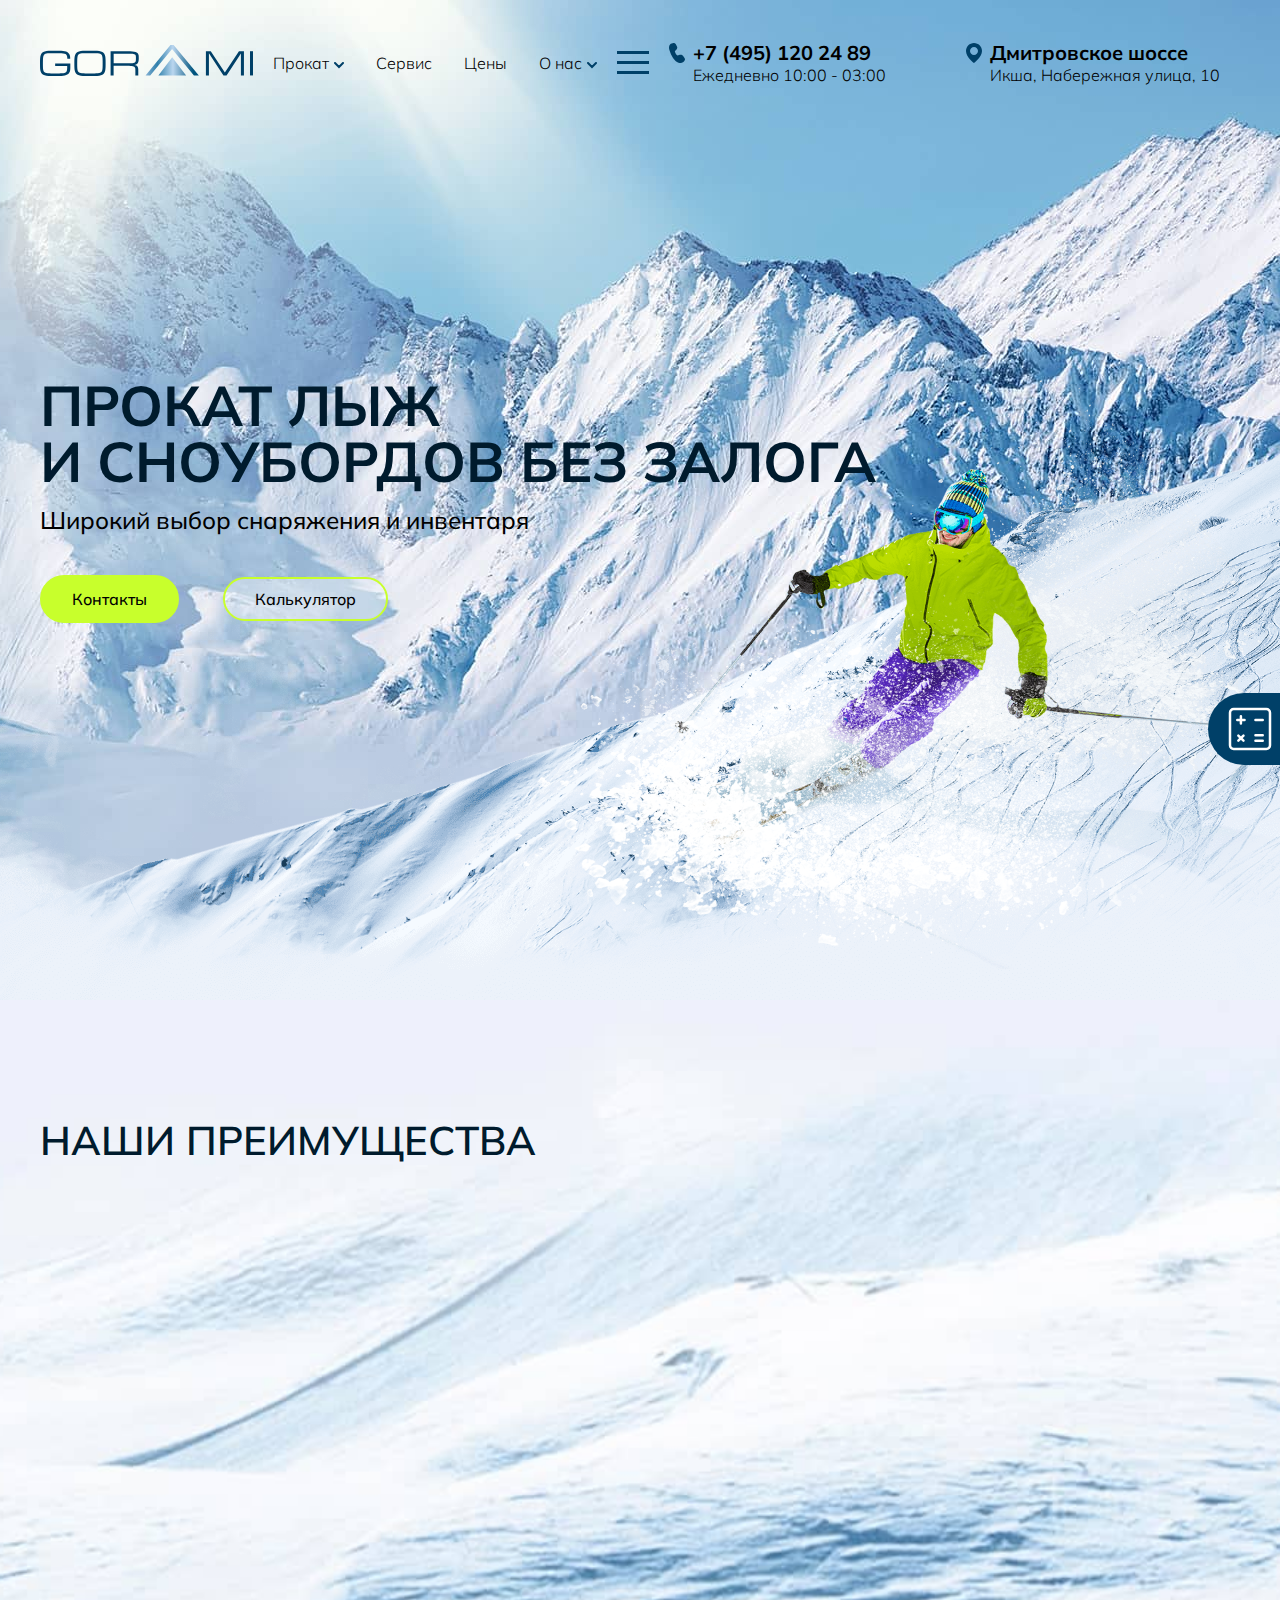
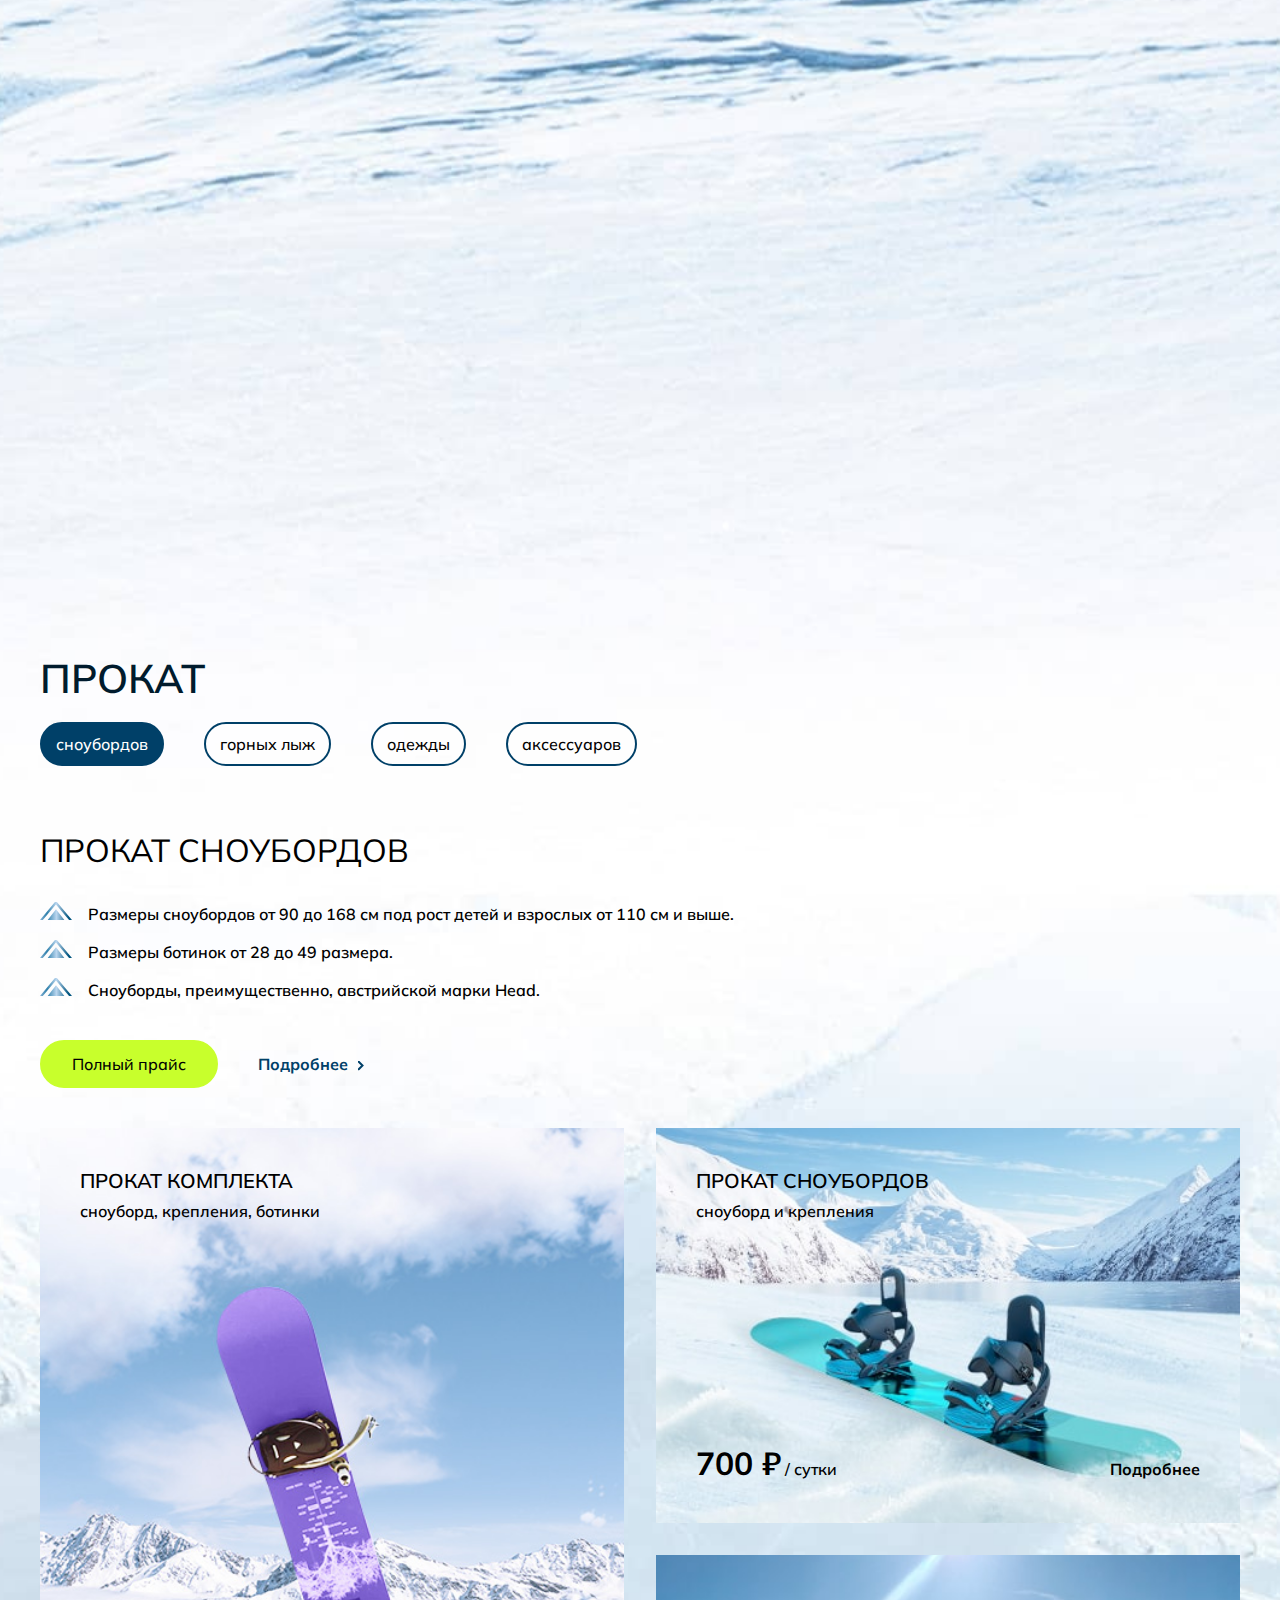
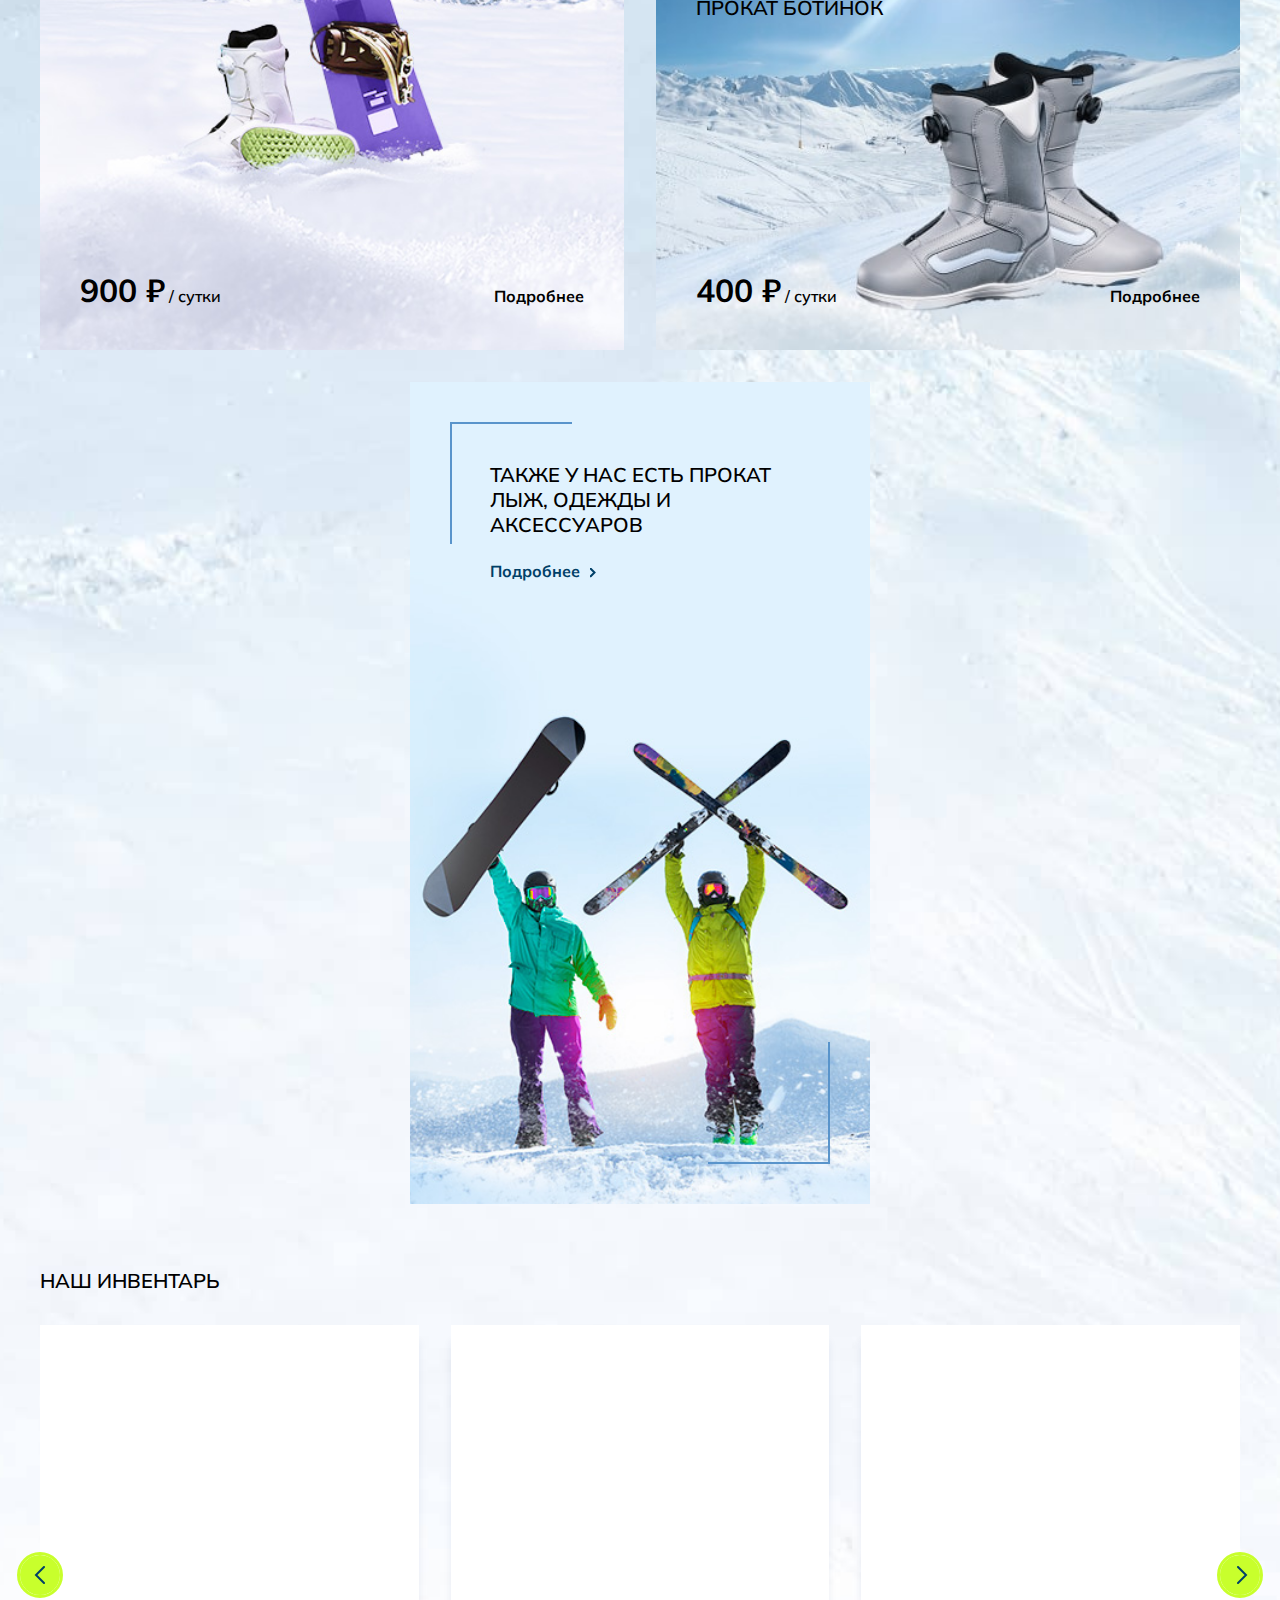
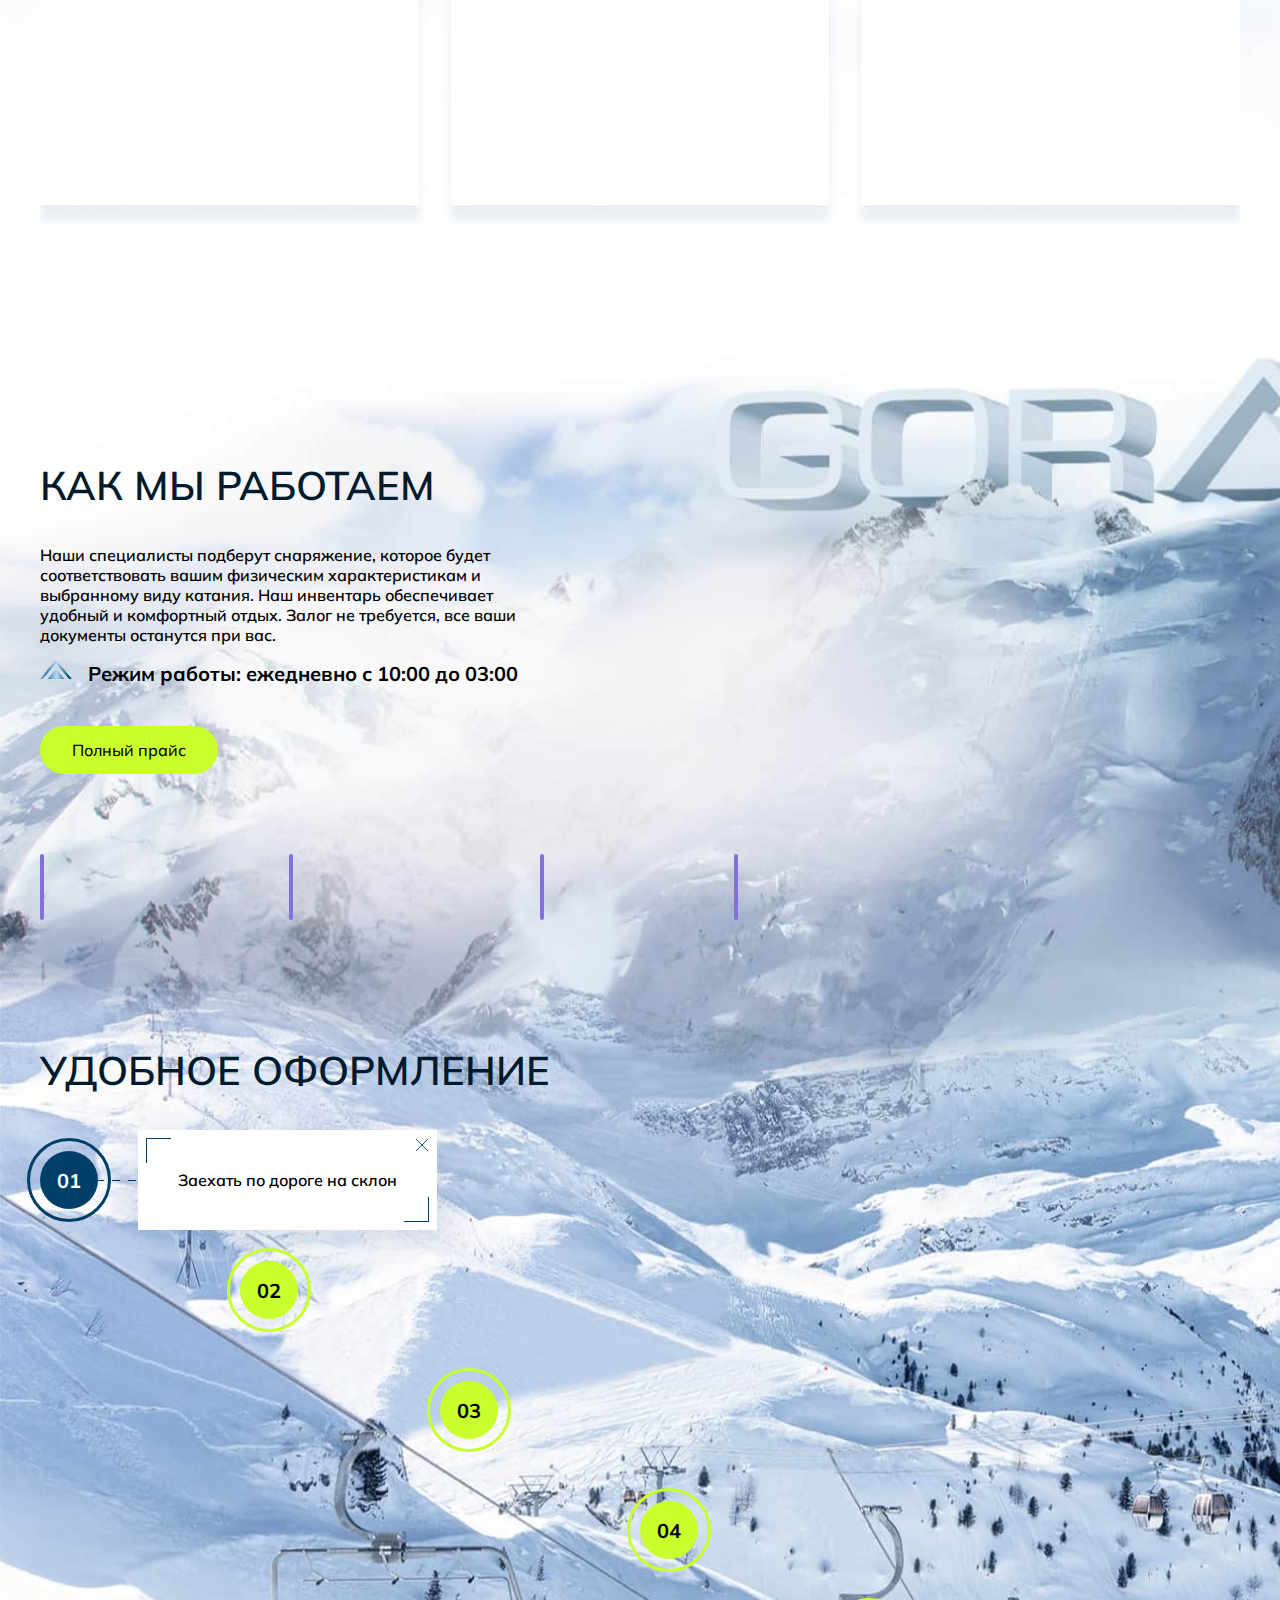
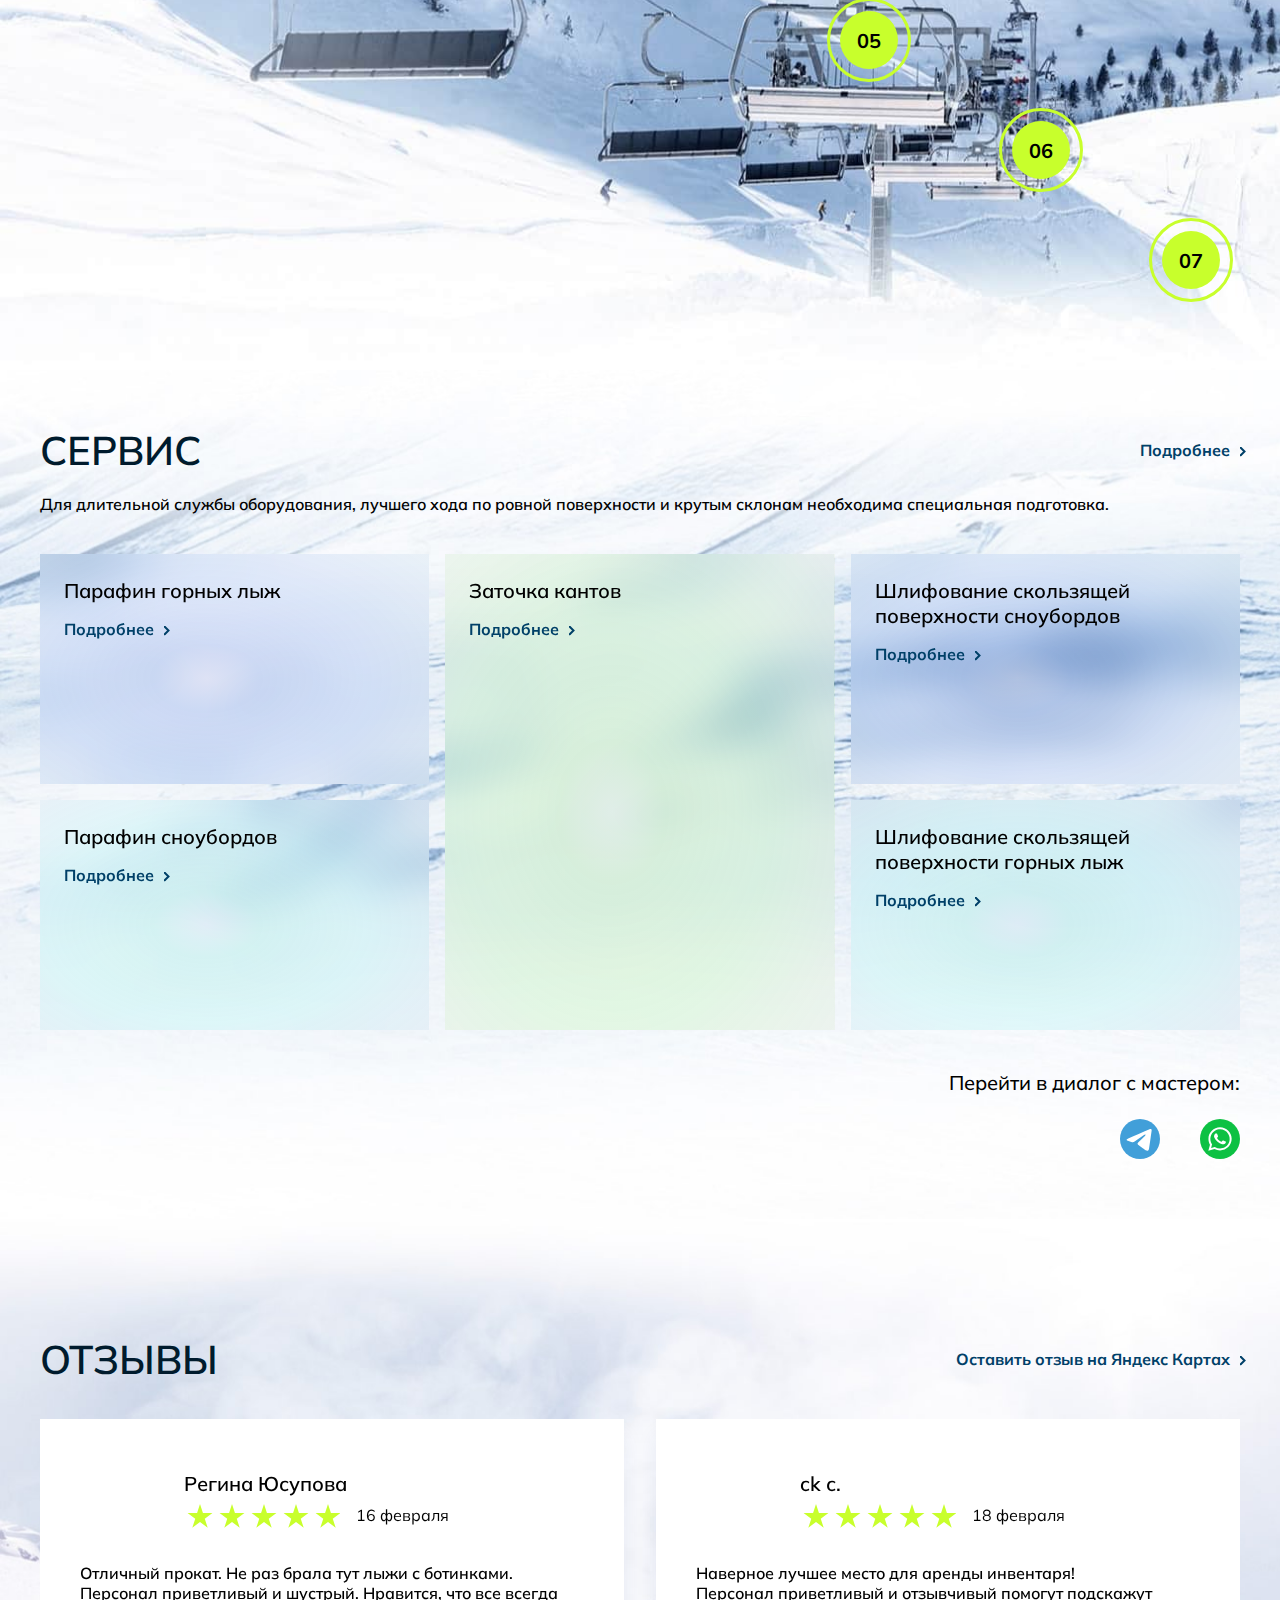
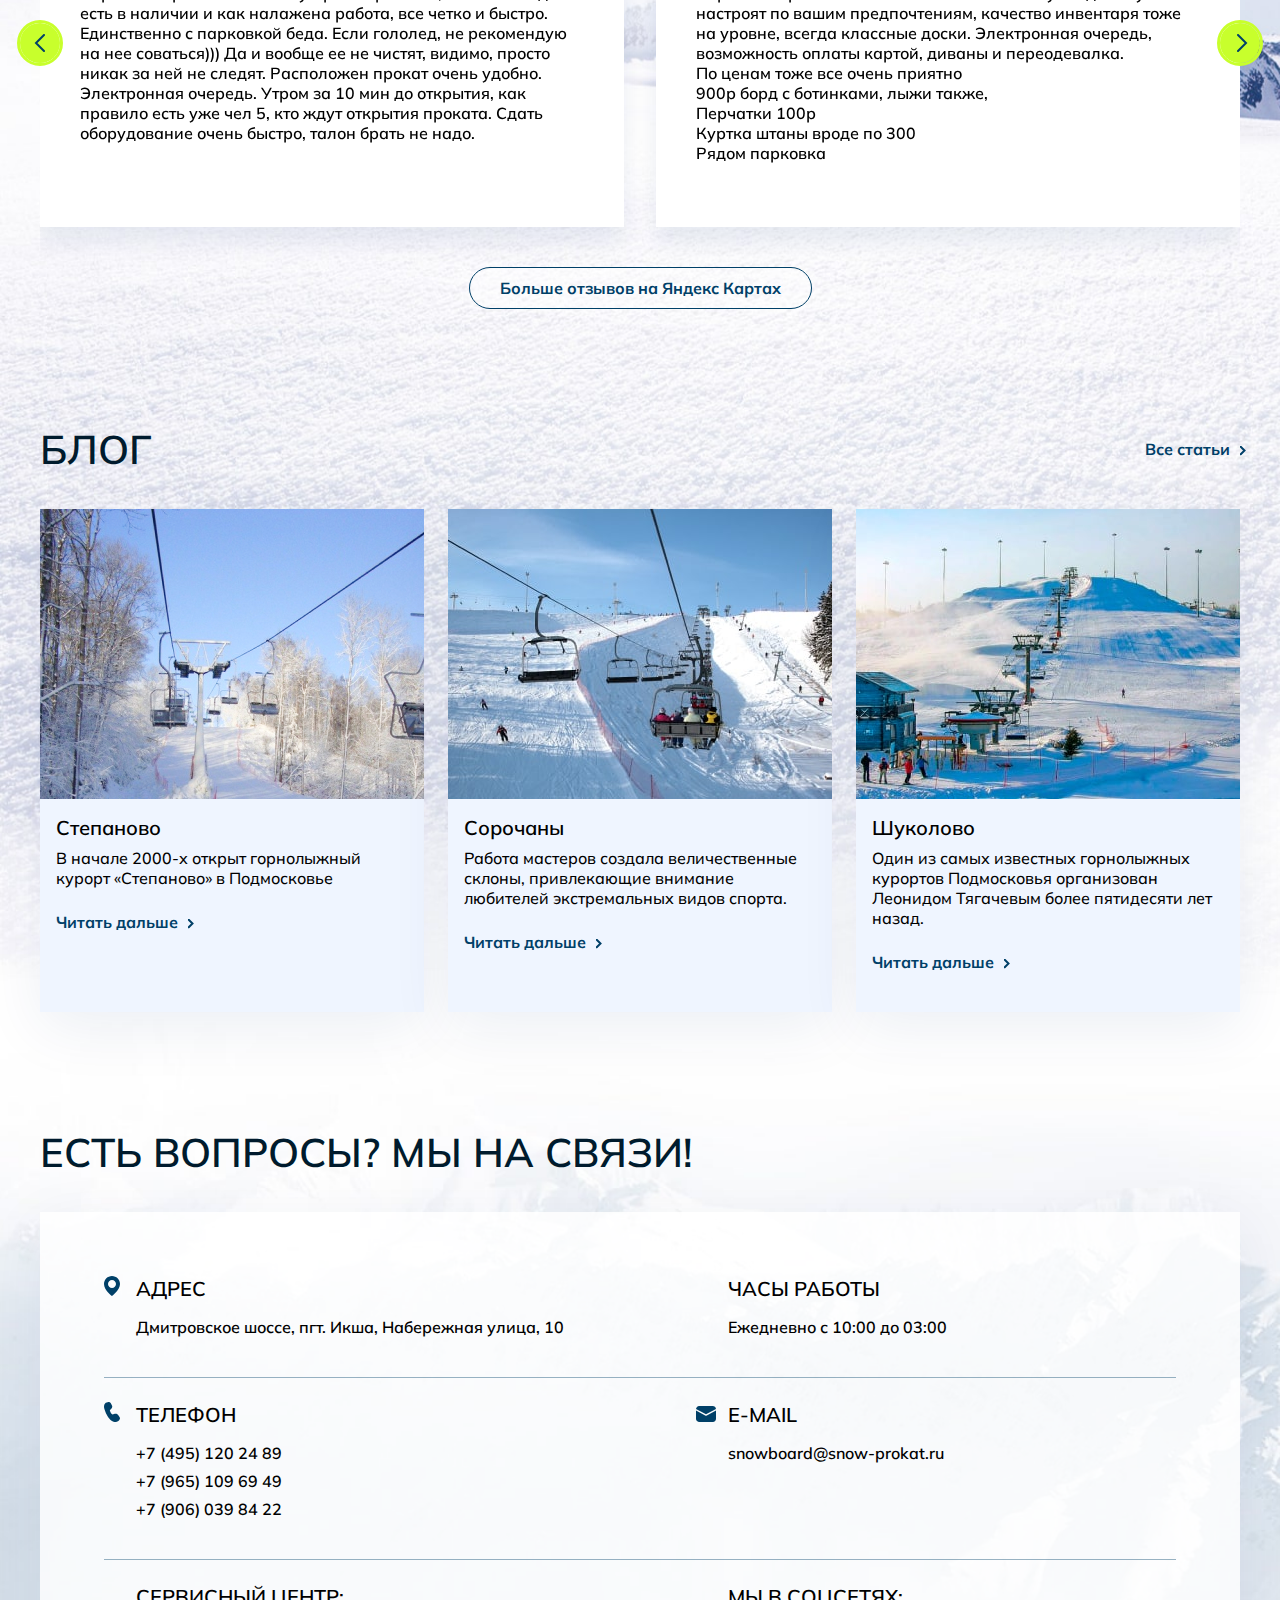
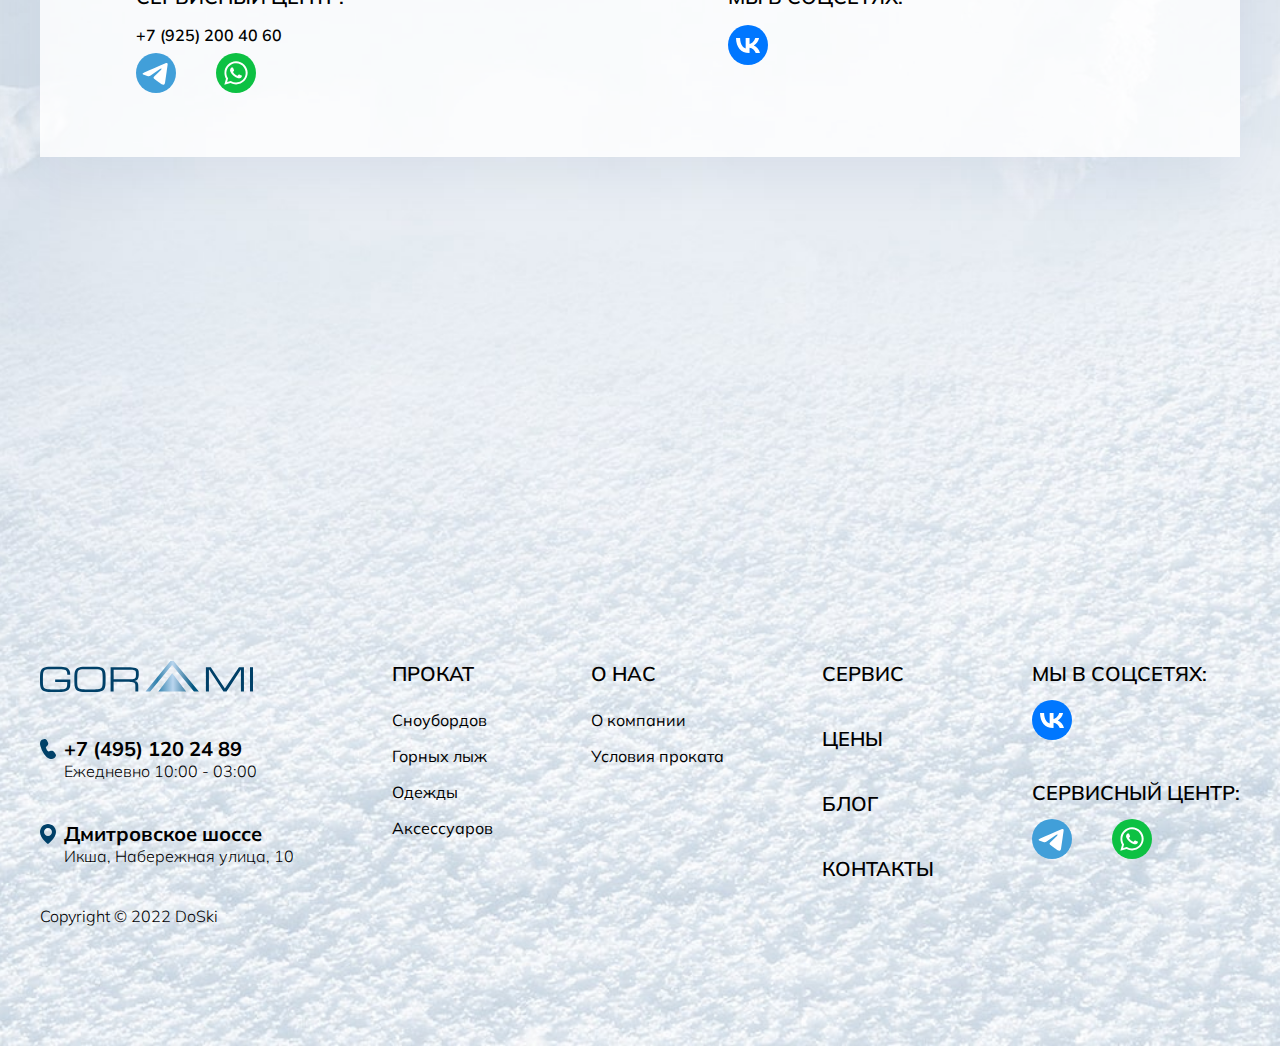
==== index.html @ 7235d3f4 "add project" ====
<!DOCTYPE html>
<html lang="ru">
<head>
  <meta charset="windows-1251">
  <meta http-equiv="X-UA-Compatible" content="IE=edge">
  <meta name="viewport" content="width=device-width, initial-scale=1.0">
  <title>Gorami</title>
  <link rel="shortcut icon" href="favicon.svg" type="image/svg+xml">
  <link rel="stylesheet" href="./fonts/fonts.css">
  <link rel="stylesheet" href="./styles/tiny-slider.css">
  <link rel="stylesheet" href="template_styles.css">
  <script src="/js/jquery-3.6.0.min.js"></script>
  <script src="/js/tiny-slider.js"></script>
  <script src="https://api-maps.yandex.ru/2.1/?apikey=424e8338-02d6-4172-8698-59b1cd6343d4&lang=ru_RU" type="text/javascript"></script>  
  <script src="/script.js"></script>
</head>
<body>
  <div class="loader">
    <img src="/images/icons/icon.svg" width="300">
  </div>
  <header class="header header_absolute limiter">
    <span><img class="header_logo" src="/images/logo.svg"></span>
    <nav class="header_menu">
      <ul class="header_menu-list">
        <li class="header_submenu">
          <a href="/rental/">������</a>
          <ul>
            <li><a href="/rental/snowboard/">������ ����������</a></li>
            <li><a href="/rental/ski/">������ ������ ���</a></li>
            <li><a href="/rental/clothing/">������ ������</a></li>
            <li><a href="/rental/accessories/">������ �����������</a></li>
          </ul>
        </li>
        <li><a href="/service/">������</a></li>
        <li><a href="/prices/">����</a></li>
        <li class="header_submenu">
          <a href="/about/">� ���</a>
          <ul>
            <li><a href="/about/">� ��������</a></li>
            <li><a href="/about/conditions/">������� �������</a></li>
          </ul>
        </li>
        <li><a href="/blog/">����</a></li>
        <li><a href="/contacts/">��������</a></li>
      </ul>
      <div class="burger">
        <div class="burger_icon"></div>
        <ul class="burger_menu popup-menu"></ul>
      </div>
    </nav>
    <div class="header_contacts">
      <div class="header_phone">
        <a href="tel:+74951202489" class="header_phone-top header_contacts-top">+7 (495) 120 24 89</a>
        <div class="header_contacts-bottom">��������� 10:00 - 03:00</div>
      </div>
      <div class="header_address">
        <div class="header_address-top header_contacts-top">����������� �����</div>
        <div class="header_contacts-bottom">����, ���������� �����, 10</div>
      </div>
    </div>
    <div class="mobile_burger">
      <div class="burger_icon"></div>
    </div>
    <div class="mobile_sidebar limiter">
      <div class="mobile_sidebar-header">
        <img class="header_logo" src="/images/logo.svg">
        <div class="mobile_burger">
          <div class="burger_icon"></div>
        </div>
      </div>
      <nav class="mobile_menu">
        <ul>
          <li class="mobile_submenu">
            <a href="/rental/">������</a>
            <div class="submenu">
              <div class="submenu_back">������</div>
              <ul>
                <li><a href="/rental/snowboard/">����������</a></li>
                <li><a href="/rental/ski/">������ ���</a></li>
                <li><a href="/rental/clothing/">������</a></li>
                <li><a href="/rental/accessories/">�����������</a></li>
              </ul>
              <div class="mobile_contacts">
                <div class="header_phone">
                  <a href="tel:+74951202489" class="header_phone-top header_contacts-top">+7 (495) 120 24 89</a>
                  <div class="header_contacts-bottom">��������� 10:00 - 03:00</div>
                </div>
                <div class="header_address">
                  <div class="header_address-top header_contacts-top">����������� �����</div>
                  <div class="header_contacts-bottom">����, ���������� �����, 10</div>
                </div>
              </div>
            </div>
          </li>
          <li><a href="/service/">������</a></li>
          <li><a href="/prices/">����</a></li>
          <li class="mobile_submenu">
            <a href="/about/">� ���</a>
            <div class="submenu">
              <div class="submenu_back">� ���</div>
              <ul>
                <li><a href="/about/">� ��������</a></li>
                <li><a href="/about/conditions/">������� �������</a></li>
              </ul>
              <div class="mobile_contacts">
                <div class="header_phone">
                  <a href="tel:+74951202489" class="header_phone-top header_contacts-top">+7 (495) 120 24 89</a>
                  <div class="header_contacts-bottom">��������� 10:00 - 03:00</div>
                </div>
                <div class="header_address">
                  <div class="header_address-top header_contacts-top">����������� �����</div>
                  <div class="header_contacts-bottom">����, ���������� �����, 10</div>
                </div>
              </div>
            </div>
          </li>
          <li><a href="/blog/">����</a></li>
          <li><a href="/contacts/">��������</a></li>
        </ul>
      </nav>
      <div class="mobile_contacts">
        <div class="header_phone">
          <a href="tel:+74951202489" class="header_phone-top header_contacts-top">+7 (495) 120 24 89</a>
          <div class="header_contacts-bottom">��������� 10:00 - 03:00</div>
        </div>
        <div class="header_address">
          <div class="header_address-top header_contacts-top">����������� �����</div>
          <div class="header_contacts-bottom">����, ���������� �����, 10</div>
        </div>
      </div>
    </div>
  </header>
  <main>
    <div class="main_screen animate_parent">
      <img src="/images/slope.png" class="animate main_img slope">      
      <img src="/images/skier_main.png" class="animate main_img skier"> 
      <img src="/images/snow.png" class="animate main_img snow">    
      <div class="main_screen-text limiter">
        <h1>������ ���<br> � ���������� ��� ������</h1>
        <p>������� ����� ���������� � ���������</p>
        <div class="main_screen-buttons">
          <a class="button button__full-green" href="/contacts/">��������</a>
          <button class="button button__green" data-modal="calculator">�����������</button>
        </div>
      </div>
    </div>
    <div class="main_top animate_parent">
      <section class="main_advantages animate_parent">
        <div class="limiter">
          <div class="hgroup">
            <h2>���� ������������</h2>
          </div>
          <div class="main_advantages-container"> 
            <div class="main_advantages-list">
              <div class="main_advantages-item animate">
                <img src="/images/advantages_1.png" loading="lazy">
                <p>��������� ���������� ��������� �� 30%</p>
              </div>
              <div class="main_advantages-item animate">
                <img src="/images/advantages_2.png" loading="lazy">
                <p>����������������� ��������� ��������� ����� ������� �������</p>
              </div>
              <div class="main_advantages-item animate">
                <img src="/images/advantages_3.png" loading="lazy">
                <p>������� �������� � ����������</p>
              </div>
              <div class="main_advantages-item animate">
                <img src="/images/advantages_4.png" loading="lazy">
                <p>������ �������� ���������, ������� ������ � ������</p>
              </div>
              <div class="main_advantages-item animate">
                <img src="/images/advantages_5.png" loading="lazy">
                <p>���������� ���������� � ������� ������</p>
              </div>
              <div class="main_advantages-item animate">
                <img src="/images/advantages_6.png" loading="lazy">
                <p>����������� �������, ������ �������</p>
              </div>
            </div>
            <div class="advantages_slider-wrapper">
              <div class="advantages_slider">
                <div>
                  <div class="advantages_slider-item">
                    <img src="/images/advantages_1.png" class="advantages_slider-img" loading="lazy">
                    <p>��������� ���������� ��������� �� 30%</p>
                  </div>
                </div>
                <div>
                  <div class="advantages_slider-item">
                    <img src="/images/advantages_2.png" loading="lazy">
                    <p>����������������� ��������� ��������� ����� ������� �������</p>
                  </div>
                </div>
                <div>
                  <div class="advantages_slider-item">
                    <img src="/images/advantages_3.png" loading="lazy">
                    <p>������� �������� � ����������</p>
                  </div>
                </div>
                <div>
                  <div class="advantages_slider-item" class="advantages_slider-img">
                    <img src="/images/advantages_4.png" loading="lazy">
                    <p>������ �������� ���������, ������� ������ � ������</p>
                  </div>
                </div>
                <div>
                  <div class="advantages_slider-item">
                    <img src="/images/advantages_5.png" loading="lazy">
                    <p>���������� ���������� � ������� ������</p>
                  </div>
                </div>
                <div>
                  <div class="advantages_slider-item">
                    <img src="/images/advantages_6.png" loading="lazy">
                    <p>����������� �������, ������ �������</p>
                  </div>
                </div>
              </div>
              <div class="advantages_slider-nav">
                <button class="advantages_slider-left"></button>
                <button class="advantages_slider-right"></button>
              </div>
            </div>
          </div>
        </div>
      </section>
      <img class="snowboarder_main animate" src="/images/snowboarder_main.png" loading="lazy">
      <section class="main_rental">
        <div class="limiter">
          <div class="hgroup">
            <h2>������</h2>
          </div>
          <div class="main_rental-container tabs_container">
            <div class="tabs">
              <button class="tab active" data-tab="0">����������</button>
              <button class="tab" data-tab="1">������ ���</button>
              <button class="tab" data-tab="2">������</button>
              <button class="tab" data-tab="3">�����������</button>
            </div>
            <div class="tabs_content">
              <div class="tab_content active" data-id="0">
                <h3>������ ����������</h3>
                <ul class="markers">
                  <li>������� ���������� �� 90 �� 168 �� ��� ���� ����� � �������� �� 110 �� � ����.</li>
                  <li>������� ������� �� 28 �� 49 �������.</li>
                  <li>���������, ���������������, ����������� ����� Head.</li>
                </ul>
                <div class="main_rental-links">
                  <a class="button button__full-green" href="/prices/">������ �����</a>
                  <a class="link" href="/rental/snowboard/">���������</a>
                </div>
                <div class="main_rental-list">
                  <div class="main_rental-item">
                    <div class="main_rental-content" style="background-image: url('/images/main_rental_1.jpg')">
                      <div class="main_rental-header">
                        <h4>������ ���������</h4>
                        <p>��������, ���������, �������</p>
                      </div>
                      <div class="main_rental-footer">
                        <div><div class="main_rental-price">900 &#8381;</div>/ <div class="main_rental-time">�����</div></div>
                        <b>���������</b>
                      </div>
                    </div>
                    <div class="main_rental-prices">
                      <div class="main_rental-header">
                        <h4>������ ���������</h4>
                      </div>
                      <div class="main_rental-footer">
                        <div class="main_rental-row">
                          <div class="main_rental-col">
                            <div class="main_rental-price">4 800 &#8381;</div>
                            <div class="main_rental-price">4 200 &#8381;</div>
                            <div class="main_rental-price">3 600 &#8381;</div>
                            <div class="main_rental-price">3 000 &#8381;</div>
                            <div class="main_rental-price">2 400 &#8381;</div>
                            <div class="main_rental-price">1 700 &#8381;</div>
                            <div class="main_rental-price">900 &#8381;</div>
                          </div>
                          <div class="main_rental-col">
                            <div class="main_rental-time">/ 7 �����</div>
                            <div class="main_rental-time">/ 6 �����</div>
                            <div class="main_rental-time">/ 5 �����</div>
                            <div class="main_rental-time">/ 4 �����</div>
                            <div class="main_rental-time">/ 3 �����</div>
                            <div class="main_rental-time">/ 2 �����</div>
                            <div class="main_rental-time">/ �����</div>
                          </div>
                        </div>
                      </div>
                    </div>
                  </div>
                  <div class="main_rental-item">
                    <div class="main_rental-content" style="background-image: url('/images/main_rental_2.jpg')">
                      <div class="main_rental-header">
                        <h4>������ ����������</h4>
                        <p>�������� � ���������</p>
                      </div>
                      <div class="main_rental-footer">
                        <div><div class="main_rental-price">700 &#8381;</div>/<div class="main_rental-time">�����</div></div>
                        <b>���������</b>
                      </div>
                    </div>
                    <div class="main_rental-prices">
                      <div class="main_rental-header">
                        <h4>������ ����������</h4>
                      </div>
                      <div class="main_rental-footer">
                        <div class="main_rental-row">
                          <div class="main_rental-col">
                            <div class="main_rental-price">4 800 &#8381;</div>
                            <div class="main_rental-price">4 200 &#8381;</div>
                            <div class="main_rental-price">3 600 &#8381;</div>
                            <div class="main_rental-price">3 000 &#8381;</div>
                            <div class="main_rental-price">2 400 &#8381;</div>
                            <div class="main_rental-price">1 700 &#8381;</div>
                            <div class="main_rental-price">900 &#8381;</div>
                          </div>
                          <div class="main_rental-col">
                            <div class="main_rental-time">/ 7 �����</div>
                            <div class="main_rental-time">/ 6 �����</div>
                            <div class="main_rental-time">/ 5 �����</div>
                            <div class="main_rental-time">/ 4 �����</div>
                            <div class="main_rental-time">/ 3 �����</div>
                            <div class="main_rental-time">/ 2 �����</div>
                            <div class="main_rental-time">/ �����</div>
                          </div>
                        </div>
                      </div>
                    </div>
                  </div>
                  <div class="main_rental-item">
                    <div class="main_rental-content" style="background-image: url('/images/main_rental_3.jpg')">
                      <div class="main_rental-header">
                        <h4>������ �������</h4>
                      </div>
                      <div class="main_rental-footer">
                        <div><div class="main_rental-price">400 &#8381;</div>/ <div class="main_rental-time">�����</div></div>
                        <b>���������</b>
                      </div>
                    </div>
                    <div class="main_rental-prices">
                      <div class="main_rental-header">
                        <h4>������ �������</h4>
                      </div>
                      <div class="main_rental-footer">
                        <div class="main_rental-row">
                          <div class="main_rental-col">
                            <div class="main_rental-price">4 800 &#8381;</div>
                            <div class="main_rental-price">4 200 &#8381;</div>
                            <div class="main_rental-price">3 600 &#8381;</div>
                            <div class="main_rental-price">3 000 &#8381;</div>
                            <div class="main_rental-price">2 400 &#8381;</div>
                            <div class="main_rental-price">1 700 &#8381;</div>
                            <div class="main_rental-price">900 &#8381;</div>
                          </div>
                          <div class="main_rental-col">
                            <div class="main_rental-time">/ 7 �����</div>
                            <div class="main_rental-time">/ 6 �����</div>
                            <div class="main_rental-time">/ 5 �����</div>
                            <div class="main_rental-time">/ 4 �����</div>
                            <div class="main_rental-time">/ 3 �����</div>
                            <div class="main_rental-time">/ 2 �����</div>
                            <div class="main_rental-time">/ �����</div>
                          </div>
                        </div>
                      </div>
                    </div>
                  </div>
                  <div class="main_rental-item main_rental-banner">
                    <div class="main_rental-content" style="background-image: url('/images/main_rental_banner.jpg')">
                      <div class="main_rental-header">
                        <h4>����� � ��� ���� ������ ���, ������ � �����������</h4>
                        <p><a class="link" href="/rental/">���������</a></p>
                      </div>
                    </div>
                  </div>
                </div>
              </div>
              <div class="tab_content" data-id="1">
                <h3>������ ����������</h3>
                <ul class="markers">
                  <li>������� ���������� �� 90 �� 168 �� ��� ���� ����� � �������� �� 110 �� � ����.</li>
                  <li>������� ������� �� 28 �� 49 �������.</li>
                  <li>���������, ���������������, ����������� ����� Head.</li>
                </ul>
                <div class="main_rental-links">
                  <a class="button button__full-green" href="/prices/">������ �����</a>
                  <a class="link" href="/rental/snowboard/">���������</a>
                </div>
                <div class="main_rental-list">
                  <div class="main_rental-item">
                    <div class="main_rental-content" style="background-image: url('/images/main_rental_1.jpg')">
                      <div class="main_rental-header">
                        <h4>������ ���������</h4>
                        <p>��������, ���������, �������</p>
                      </div>
                      <div class="main_rental-footer">
                        <div class="main_rental-price">900 &#8381;</div>/ <div class="main_rental-time">�����</div>
                      </div>
                    </div>
                    <div class="main_rental-prices">
                      <div class="main_rental-header">
                        <h4>������ ���������</h4>
                      </div>
                      <div class="main_rental-footer">
                        <div class="main_rental-row">
                          <div class="main_rental-col">
                            <div class="main_rental-price">4 800 &#8381;</div>
                            <div class="main_rental-price">4 200 &#8381;</div>
                            <div class="main_rental-price">3 600 &#8381;</div>
                            <div class="main_rental-price">3 000 &#8381;</div>
                            <div class="main_rental-price">2 400 &#8381;</div>
                            <div class="main_rental-price">1 700 &#8381;</div>
                            <div class="main_rental-price">900 &#8381;</div>
                          </div>
                          <div class="main_rental-col">
                            <div class="main_rental-time">/ 7 �����</div>
                            <div class="main_rental-time">/ 6 �����</div>
                            <div class="main_rental-time">/ 5 �����</div>
                            <div class="main_rental-time">/ 4 �����</div>
                            <div class="main_rental-time">/ 3 �����</div>
                            <div class="main_rental-time">/ 2 �����</div>
                            <div class="main_rental-time">/ �����</div>
                          </div>
                        </div>
                      </div>
                    </div>
                  </div>
                  <div class="main_rental-item">
                    <div class="main_rental-content" style="background-image: url('/images/main_rental_2.jpg')">
                      <div class="main_rental-header">
                        <h4>������ ����������</h4>
                        <p>�������� � ���������</p>
                      </div>
                      <div class="main_rental-footer">
                        <div class="main_rental-price">700 &#8381;</div>/<div class="main_rental-time">�����</div>
                      </div>
                    </div>
                    <div class="main_rental-prices">
                      <div class="main_rental-header">
                        <h4>������ ����������</h4>
                      </div>
                      <div class="main_rental-footer">
                        <div class="main_rental-row">
                          <div class="main_rental-col">
                            <div class="main_rental-price">4 800 &#8381;</div>
                            <div class="main_rental-price">4 200 &#8381;</div>
                            <div class="main_rental-price">3 600 &#8381;</div>
                            <div class="main_rental-price">3 000 &#8381;</div>
                            <div class="main_rental-price">2 400 &#8381;</div>
                            <div class="main_rental-price">1 700 &#8381;</div>
                            <div class="main_rental-price">900 &#8381;</div>
                          </div>
                          <div class="main_rental-col">
                            <div class="main_rental-time">/ 7 �����</div>
                            <div class="main_rental-time">/ 6 �����</div>
                            <div class="main_rental-time">/ 5 �����</div>
                            <div class="main_rental-time">/ 4 �����</div>
                            <div class="main_rental-time">/ 3 �����</div>
                            <div class="main_rental-time">/ 2 �����</div>
                            <div class="main_rental-time">/ �����</div>
                          </div>
                        </div>
                      </div>
                    </div>
                  </div>
                  <div class="main_rental-item">
                    <div class="main_rental-content" style="background-image: url('/images/main_rental_3.jpg')">
                      <div class="main_rental-header">
                        <h4>������ �������</h4>
                      </div>
                      <div class="main_rental-footer">
                        <div class="main_rental-price">400 &#8381;</div>/ <div class="main_rental-time">�����</div>
                      </div>
                    </div>
                    <div class="main_rental-prices">
                      <div class="main_rental-header">
                        <h4>������ �������</h4>
                      </div>
                      <div class="main_rental-footer">
                        <div class="main_rental-row">
                          <div class="main_rental-col">
                            <div class="main_rental-price">4 800 &#8381;</div>
                            <div class="main_rental-price">4 200 &#8381;</div>
                            <div class="main_rental-price">3 600 &#8381;</div>
                            <div class="main_rental-price">3 000 &#8381;</div>
                            <div class="main_rental-price">2 400 &#8381;</div>
                            <div class="main_rental-price">1 700 &#8381;</div>
                            <div class="main_rental-price">900 &#8381;</div>
                          </div>
                          <div class="main_rental-col">
                            <div class="main_rental-time">/ 7 �����</div>
                            <div class="main_rental-time">/ 6 �����</div>
                            <div class="main_rental-time">/ 5 �����</div>
                            <div class="main_rental-time">/ 4 �����</div>
                            <div class="main_rental-time">/ 3 �����</div>
                            <div class="main_rental-time">/ 2 �����</div>
                            <div class="main_rental-time">/ �����</div>
                          </div>
                        </div>
                      </div>
                    </div>
                  </div>
                  <div class="main_rental-item main_rental-banner">
                    <div class="main_rental-content" style="background-image: url('/images/main_rental_banner.jpg')">
                      <div class="main_rental-header">
                        <h4>����� � ��� ���� ������ ���, ������ � �����������</h4>
                        <p><a class="link" href="/rental/">���������</a></p>
                      </div>
                    </div>
                  </div>
                </div>
              </div>
              <div class="tab_content" data-id="2">
                <h3>������ ����������</h3>
                <ul class="markers">
                  <li>������� ���������� �� 90 �� 168 �� ��� ���� ����� � �������� �� 110 �� � ����.</li>
                  <li>������� ������� �� 28 �� 49 �������.</li>
                  <li>���������, ���������������, ����������� ����� Head.</li>
                </ul>
                <div class="main_rental-links">
                  <a class="button button__full-green" href="/prices/">������ �����</a>
                  <a class="link" href="/rental/snowboard/">���������</a>
                </div>
                <div class="main_rental-list">
                  <div class="main_rental-item">
                    <div class="main_rental-content" style="background-image: url('/images/main_rental_1.jpg')">
                      <div class="main_rental-header">
                        <h4>������ ���������</h4>
                        <p>��������, ���������, �������</p>
                      </div>
                      <div class="main_rental-footer">
                        <div class="main_rental-price">900 &#8381;</div>/ <div class="main_rental-time">�����</div>
                      </div>
                    </div>
                    <div class="main_rental-prices">
                      <div class="main_rental-header">
                        <h4>������ ���������</h4>
                      </div>
                      <div class="main_rental-footer">
                        <div class="main_rental-row">
                          <div class="main_rental-col">
                            <div class="main_rental-price">4 800 &#8381;</div>
                            <div class="main_rental-price">4 200 &#8381;</div>
                            <div class="main_rental-price">3 600 &#8381;</div>
                            <div class="main_rental-price">3 000 &#8381;</div>
                            <div class="main_rental-price">2 400 &#8381;</div>
                            <div class="main_rental-price">1 700 &#8381;</div>
                            <div class="main_rental-price">900 &#8381;</div>
                          </div>
                          <div class="main_rental-col">
                            <div class="main_rental-time">/ 7 �����</div>
                            <div class="main_rental-time">/ 6 �����</div>
                            <div class="main_rental-time">/ 5 �����</div>
                            <div class="main_rental-time">/ 4 �����</div>
                            <div class="main_rental-time">/ 3 �����</div>
                            <div class="main_rental-time">/ 2 �����</div>
                            <div class="main_rental-time">/ �����</div>
                          </div>
                        </div>
                      </div>
                    </div>
                  </div>
                  <div class="main_rental-item">
                    <div class="main_rental-content" style="background-image: url('/images/main_rental_2.jpg')">
                      <div class="main_rental-header">
                        <h4>������ ����������</h4>
                        <p>�������� � ���������</p>
                      </div>
                      <div class="main_rental-footer">
                        <div class="main_rental-price">700 &#8381;</div>/<div class="main_rental-time">�����</div>
                      </div>
                    </div>
                    <div class="main_rental-prices">
                      <div class="main_rental-header">
                        <h4>������ ����������</h4>
                      </div>
                      <div class="main_rental-footer">
                        <div class="main_rental-row">
                          <div class="main_rental-col">
                            <div class="main_rental-price">4 800 &#8381;</div>
                            <div class="main_rental-price">4 200 &#8381;</div>
                            <div class="main_rental-price">3 600 &#8381;</div>
                            <div class="main_rental-price">3 000 &#8381;</div>
                            <div class="main_rental-price">2 400 &#8381;</div>
                            <div class="main_rental-price">1 700 &#8381;</div>
                            <div class="main_rental-price">900 &#8381;</div>
                          </div>
                          <div class="main_rental-col">
                            <div class="main_rental-time">/ 7 �����</div>
                            <div class="main_rental-time">/ 6 �����</div>
                            <div class="main_rental-time">/ 5 �����</div>
                            <div class="main_rental-time">/ 4 �����</div>
                            <div class="main_rental-time">/ 3 �����</div>
                            <div class="main_rental-time">/ 2 �����</div>
                            <div class="main_rental-time">/ �����</div>
                          </div>
                        </div>
                      </div>
                    </div>
                  </div>
                  <div class="main_rental-item">
                    <div class="main_rental-content" style="background-image: url('/images/main_rental_3.jpg')">
                      <div class="main_rental-header">
                        <h4>������ �������</h4>
                      </div>
                      <div class="main_rental-footer">
                        <div class="main_rental-price">400 &#8381;</div>/ <div class="main_rental-time">�����</div>
                      </div>
                    </div>
                    <div class="main_rental-prices">
                      <div class="main_rental-header">
                        <h4>������ �������</h4>
                      </div>
                      <div class="main_rental-footer">
                        <div class="main_rental-row">
                          <div class="main_rental-col">
                            <div class="main_rental-price">4 800 &#8381;</div>
                            <div class="main_rental-price">4 200 &#8381;</div>
                            <div class="main_rental-price">3 600 &#8381;</div>
                            <div class="main_rental-price">3 000 &#8381;</div>
                            <div class="main_rental-price">2 400 &#8381;</div>
                            <div class="main_rental-price">1 700 &#8381;</div>
                            <div class="main_rental-price">900 &#8381;</div>
                          </div>
                          <div class="main_rental-col">
                            <div class="main_rental-time">/ 7 �����</div>
                            <div class="main_rental-time">/ 6 �����</div>
                            <div class="main_rental-time">/ 5 �����</div>
                            <div class="main_rental-time">/ 4 �����</div>
                            <div class="main_rental-time">/ 3 �����</div>
                            <div class="main_rental-time">/ 2 �����</div>
                            <div class="main_rental-time">/ �����</div>
                          </div>
                        </div>
                      </div>
                    </div>
                  </div>
                  <div class="main_rental-item main_rental-banner">
                    <div class="main_rental-content" style="background-image: url('/images/main_rental_banner.jpg')">
                      <div class="main_rental-header">
                        <h4>����� � ��� ���� ������ ���, ������ � �����������</h4>
                        <p><a class="link" href="/rental/">���������</a></p>
                      </div>
                    </div>
                  </div>
                </div>
              </div>
              <div class="tab_content" data-id="3">
                <h3>������ ����������</h3>
                <ul class="markers">
                  <li>������� ���������� �� 90 �� 168 �� ��� ���� ����� � �������� �� 110 �� � ����.</li>
                  <li>������� ������� �� 28 �� 49 �������.</li>
                  <li>���������, ���������������, ����������� ����� Head.</li>
                </ul>
                <div class="main_rental-links">
                  <a class="button button__full-green" href="/prices/">������ �����</a>
                  <a class="link" href="/rental/snowboard/">���������</a>
                </div>
                <div class="main_rental-list">
                  <div class="main_rental-item">
                    <div class="main_rental-content" style="background-image: url('/images/main_rental_1.jpg')">
                      <div class="main_rental-header">
                        <h4>������ ���������</h4>
                        <p>��������, ���������, �������</p>
                      </div>
                      <div class="main_rental-footer">
                        <div class="main_rental-price">900 &#8381;</div>/ <div class="main_rental-time">�����</div>
                      </div>
                    </div>
                    <div class="main_rental-prices">
                      <div class="main_rental-header">
                        <h4>������ ���������</h4>
                      </div>
                      <div class="main_rental-footer">
                        <div class="main_rental-row">
                          <div class="main_rental-col">
                            <div class="main_rental-price">4 800 &#8381;</div>
                            <div class="main_rental-price">4 200 &#8381;</div>
                            <div class="main_rental-price">3 600 &#8381;</div>
                            <div class="main_rental-price">3 000 &#8381;</div>
                            <div class="main_rental-price">2 400 &#8381;</div>
                            <div class="main_rental-price">1 700 &#8381;</div>
                            <div class="main_rental-price">900 &#8381;</div>
                          </div>
                          <div class="main_rental-col">
                            <div class="main_rental-time">/ 7 �����</div>
                            <div class="main_rental-time">/ 6 �����</div>
                            <div class="main_rental-time">/ 5 �����</div>
                            <div class="main_rental-time">/ 4 �����</div>
                            <div class="main_rental-time">/ 3 �����</div>
                            <div class="main_rental-time">/ 2 �����</div>
                            <div class="main_rental-time">/ �����</div>
                          </div>
                        </div>
                      </div>
                    </div>
                  </div>
                  <div class="main_rental-item">
                    <div class="main_rental-content" style="background-image: url('/images/main_rental_2.jpg')">
                      <div class="main_rental-header">
                        <h4>������ ����������</h4>
                        <p>�������� � ���������</p>
                      </div>
                      <div class="main_rental-footer">
                        <div class="main_rental-price">700 &#8381;</div>/<div class="main_rental-time">�����</div>
                      </div>
                    </div>
                    <div class="main_rental-prices">
                      <div class="main_rental-header">
                        <h4>������ ����������</h4>
                      </div>
                      <div class="main_rental-footer">
                        <div class="main_rental-row">
                          <div class="main_rental-col">
                            <div class="main_rental-price">4 800 &#8381;</div>
                            <div class="main_rental-price">4 200 &#8381;</div>
                            <div class="main_rental-price">3 600 &#8381;</div>
                            <div class="main_rental-price">3 000 &#8381;</div>
                            <div class="main_rental-price">2 400 &#8381;</div>
                            <div class="main_rental-price">1 700 &#8381;</div>
                            <div class="main_rental-price">900 &#8381;</div>
                          </div>
                          <div class="main_rental-col">
                            <div class="main_rental-time">/ 7 �����</div>
                            <div class="main_rental-time">/ 6 �����</div>
                            <div class="main_rental-time">/ 5 �����</div>
                            <div class="main_rental-time">/ 4 �����</div>
                            <div class="main_rental-time">/ 3 �����</div>
                            <div class="main_rental-time">/ 2 �����</div>
                            <div class="main_rental-time">/ �����</div>
                          </div>
                        </div>
                      </div>
                    </div>
                  </div>
                  <div class="main_rental-item">
                    <div class="main_rental-content" style="background-image: url('/images/main_rental_3.jpg')">
                      <div class="main_rental-header">
                        <h4>������ �������</h4>
                      </div>
                      <div class="main_rental-footer">
                        <div class="main_rental-price">400 &#8381;</div>/ <div class="main_rental-time">�����</div>
                      </div>
                    </div>
                    <div class="main_rental-prices">
                      <div class="main_rental-header">
                        <h4>������ �������</h4>
                      </div>
                      <div class="main_rental-footer">
                        <div class="main_rental-row">
                          <div class="main_rental-col">
                            <div class="main_rental-price">4 800 &#8381;</div>
                            <div class="main_rental-price">4 200 &#8381;</div>
                            <div class="main_rental-price">3 600 &#8381;</div>
                            <div class="main_rental-price">3 000 &#8381;</div>
                            <div class="main_rental-price">2 400 &#8381;</div>
                            <div class="main_rental-price">1 700 &#8381;</div>
                            <div class="main_rental-price">900 &#8381;</div>
                          </div>
                          <div class="main_rental-col">
                            <div class="main_rental-time">/ 7 �����</div>
                            <div class="main_rental-time">/ 6 �����</div>
                            <div class="main_rental-time">/ 5 �����</div>
                            <div class="main_rental-time">/ 4 �����</div>
                            <div class="main_rental-time">/ 3 �����</div>
                            <div class="main_rental-time">/ 2 �����</div>
                            <div class="main_rental-time">/ �����</div>
                          </div>
                        </div>
                      </div>
                    </div>
                  </div>
                  <div class="main_rental-item main_rental-banner">
                    <div class="main_rental-content" style="background-image: url('/images/main_rental_banner.jpg')">
                      <div class="main_rental-header">
                        <h4>����� � ��� ���� ������ ���, ������ � �����������</h4>
                        <p><a class="link" href="/rental/">���������</a></p>
                      </div>
                    </div>
                  </div>
                </div>
              </div>
            </div>
          </div>
          <div class="rental_inventory">
            <h4>��� ���������</h4>
            <div class="inventory_container">
              <div class="inventory_slider">
                <div class="inventory_item"><img src="/images/inventory_1.jpg" alt="��������" loading="lazy"></div>
                <div class="inventory_item"><img src="/images/inventory_2.jpg" alt="��������" loading="lazy"></div>
                <div class="inventory_item"><img src="/images/inventory_3.jpg" alt="��������" loading="lazy"></div>
                <div class="inventory_item"><img src="/images/inventory_4.jpg" alt="��������" loading="lazy"></div>
                <div class="inventory_item"><img src="/images/inventory_1.jpg" alt="��������" loading="lazy"></div>
                <div class="inventory_item"><img src="/images/inventory_2.jpg" alt="��������" loading="lazy"></div>
                <div class="inventory_item"><img src="/images/inventory_3.jpg" alt="��������" loading="lazy"></div>
                <div class="inventory_item"><img src="/images/inventory_4.jpg" alt="��������" loading="lazy"></div>
              </div>
              <div class="inventory_slider-nav">
                <button class="inventory_slider-left"></button>
                <button class="inventory_slider-right"></button>
              </div>
            </div>
          </div>
        </div>
      </section>
    </div>
    <div class="main_middle">
      <img src="/images/fog_left.png" class="fog fog_left" loading="lazy">
      <img src="/images/fog_right.png" class="fog fog_right" loading="lazy">
      <section class="our-work limiter animate_parent">
        <div class="hgroup">
          <h2>��� �� ��������</h2>
        </div>
        <div class="our-work_text">
          <p>���� ����������� �������� ����������, ������� ����� ��������������� ����� ���������� ��������������� � ���������� ���� �������. ��� ��������� ������������ ������� � ���������� �����. ����� �� ���������, ��� ���� ��������� ��������� ��� ���.</p>
          <div class="time-work"><div>����� ������: <span class="nowrap">��������� � 10:00 �� 03:00</span></div></div>
          <div class="our-work_buttons"><a class="button button__full-green" href="/prices/">������ �����</a></div>
        </div>
        <div class="our-work_list">
          <div class="our-work_item">
            <div class="our-work_item-text animate">������������<br> ���������</div>
          </div>
          <div class="our-work_item">
            <div class="our-work_item-text animate">�������<br> ������������</div>
          </div>
          <div class="our-work_item">
            <div class="our-work_item-text animate">������<br> 5 ������</div>
          </div>
          <div class="our-work_item">
            <div class="our-work_item-text animate">���������<br> ����</div>
          </div>
        </div>   
      </section>
      <section class="registration limiter">
        <div class="hgroup">
          <h2>������� ����������</h2>
        </div>
        <div class="registration_content">
          <div class="registration_step active">
            <div class="step_number">01</div>
            <div class="step_content">
              <div class="step_close"></div>
              <div class="step_text">������� �� ������ �� �����</div>
            </div>
          </div>
          <div class="registration_step">
            <div class="step_number">02</div>
            <div class="step_content">
              <div class="step_close"></div>
              <div class="step_text">�������� ������������ �������� ����������</div>
            </div>
          </div>
          <div class="registration_step">
            <div class="step_number">03</div>
            <div class="step_content">
              <div class="step_close"></div>
              <div class="step_text">��������� � ��������� ���������</div>
            </div>
          </div>
          <div class="registration_step">
            <div class="step_number">04</div>
            <div class="step_content">
              <div class="step_close"></div>
              <div class="step_text">��������� ������� � �������� ������</div>
            </div>
          </div>
          <div class="registration_step">
            <div class="step_number">05</div>
            <div class="step_content">
              <div class="step_close"></div>
              <div class="step_text">����������� ��������</div>
            </div>
          </div>
          <div class="registration_step">
            <div class="step_number">06</div>
            <div class="step_content">
              <div class="step_close"></div>
              <div class="step_text">������� ��������� ��� �������</div>
            </div>
          </div>
          <div class="registration_step">
            <div class="step_number">07</div>
            <div class="step_content">
              <div class="step_close"></div>
              <div class="step_text">������� �������</div>
            </div>
          </div>
        </div>
      </section>
    </div>
    <section class="main_service animate_parent">
      <div class="limiter">
        <div class="hgroup">
          <h2>������</h2>            
          <a class="link" href="/service/">���������</a>
        </div>
        <p>��� ���������� ������ ������������, ������� ���� �� ������ ����������� � ������ ������� ���������� ����������� ����������.</p>
        <div class="main_service-list">
          <a class="main_service-item" href="/service/?tab=ski#service_price">
            <div>
              <h4>������� ������ ���</h4>
              <p class="link">���������</p>
            </div>
            <div class="main_service_images">
              <img src="/images/icons/ski.svg" loading="lazy">
            </div>
          </a>
          <a class="main_service-item" href="/service/#service_price">
            <div>
              <h4>������� ����������</h4>
              <p class="link">���������</p>
            </div>
            <div class="main_service_images">
              <img src="/images/icons/snowboard.svg" loading="lazy">
            </div>
          </a>
          <a class="main_service-item" href="/service/#service_price">
            <div>
              <h4>������� ������</h4>
              <p class="link">���������</p>
            </div>
            <div class="main_service_images">
              <img src="/images/icons/snowboard.svg" loading="lazy">
              <img src="/images/icons/ski.svg" loading="lazy">
            </div>
          </a>
          <a class="main_service-item" href="/service/#service_price">
            <div>
              <h4>���������� ���������� ����������� ����������</h4>
              <p class="link">���������</p>
            </div>
            <div class="main_service_images">
              <img src="/images/icons/snowboard.svg" loading="lazy">
            </div>
          </a>
          <a class="main_service-item" href="/service/?tab=ski#service_price">
            <div>
              <h4>���������� c��������� ����������� ������ ���</h4>
              <p class="link">���������</p>
            </div>
            <div class="main_service_images">
              <img src="/images/icons/ski.svg" loading="lazy">
            </div>
          </a>
        </div>
        <div class="main_service-contacts">
          <p>������� � ������ � ��������:</p>
          <div class="main_service-links">
            <a href="#">
              <img src="/images/icons/telegram.svg">
            </a>
            <a href="#">
              <img src="/images/icons/whatsapp.svg">
            </a>
          </div>
        </div>
      </div>
      <img class="animate skier_service" src="/images/skier_service.png" loading="lazy">
    </section>
    <div class="main_bottom">
      <section class="main_reviews limiter animate_parent">
        <div class="hgroup">
          <h2>������</h2>
          <a class="link" target="_blank" href="https://yandex.ru/maps/org/prokat_gornykh_lyzh_i_snoubordov_gornolyzhny_prokat_doski/233128939343/reviews/?add-review=true&ll=37.508894%2C56.174595&z=16">�������� ����� �� ������ ������</a>
        </div>
        <div class="main_reviews-container">
          <div class="reviews_slider">
            <div class="reviews_slider-item-wrapper">
              <div class="reviews_slider-item">
                <div class="review_item-header">
                  <div class="review_item-photo">
                    <img src="/images/review_1.jpg" alt="������ �������" loading="lazy">
                  </div>
                  <div class="review_item-nameContainer">
                    <p class="review_item-name">������ �������</p>
                    <div class="review_item-ratingDate">
                      <div class="review_item-rating" data-rating="5"></div>
                      <div class="review_item-date">16 �������</div>
                    </div>
                  </div>
                </div>
                <div class="review_item-text">
                  �������� ������. �� ��� ����� ��� ���� � ���������. �������� ����������� � �������. ��������, ��� ��� ������ ���� � ������� � ��� �������� ������, ��� ����� � ������. ����������� � ��������� ����. ���� �������, �� ���������� �� ��� ��������))) �� � ������ �� �� ������, ������, ������ ����� �� ��� �� ������. ���������� ������ ����� ������. ����������� �������. ����� �� 10 ��� �� ��������, ��� ������� ���� ��� ��� 5, ��� ���� �������� �������. ����� ������������ ����� ������, ����� ����� �� ����.
                </div>
              </div>
            </div>
            <div class="reviews_slider-item-wrapper">
              <div class="reviews_slider-item">
                <div class="review_item-header">
                  <div class="review_item-photo">
                    <img src="/images/review_2.jpg" alt="ck �." loading="lazy">
                  </div>
                  <div class="review_item-nameContainer">
                    <p class="review_item-name">ck �.</p>
                    <div class="review_item-ratingDate">
                      <div class="review_item-rating" data-rating="5"></div>
                      <div class="review_item-date">18 �������</div>
                    </div>
                  </div>
                </div>
                <div class="review_item-text">
                  �������� ������ ����� ��� ������ ���������!<br>
                  �������� ����������� � ���������� ������� ��������� �������� �� ����� �������������, �������� ��������� ���� �� ������, ������ �������� �����.
                  ����������� �������, ����������� ������ ������, ������ � ������������.<br>
                  �� ����� ���� ��� ����� �������<br>
                  900� ���� � ���������, ���� �����,<br>
                  �������� 100�<br>
                  ������ ����� ����� �� 300<br>
                  ����� ��������
                </div>
              </div>
            </div>
            <div class="reviews_slider-item-wrapper">
              <div class="reviews_slider-item">
                <div class="review_item-header">
                  <div class="review_item-photo">
                    <img src="/images/review_1.jpg" alt="������ �������" loading="lazy">
                  </div>
                  <div class="review_item-nameContainer">
                    <p class="review_item-name">������ �������</p>
                    <div class="review_item-ratingDate">
                      <div class="review_item-rating" data-rating="5"></div>
                      <div class="review_item-date">16 �������</div>
                    </div>
                  </div>
                </div>
                <div class="review_item-text">
                  �������� ������. �� ��� ����� ��� ���� � ���������. �������� ����������� � �������. ��������, ��� ��� ������ ���� � ������� � ��� �������� ������, ��� ����� � ������. ����������� � ��������� ����. ���� �������, �� ���������� �� ��� ��������))) �� � ������ �� �� ������, ������, ������ ����� �� ��� �� ������. ���������� ������ ����� ������. ����������� �������. ����� �� 10 ��� �� ��������, ��� ������� ���� ��� ��� 5, ��� ���� �������� �������. ����� ������������ ����� ������, ����� ����� �� ����.
                </div>
              </div>
            </div>
            <div class="reviews_slider-item-wrapper">
              <div class="reviews_slider-item">
                <div class="review_item-header">
                  <div class="review_item-photo">
                    <img src="/images/review_2.jpg" alt="ck �." loading="lazy">
                  </div>
                  <div class="review_item-nameContainer">
                    <p class="review_item-name">ck �.</p>
                    <div class="review_item-ratingDate">
                      <div class="review_item-rating" data-rating="5"></div>
                      <div class="review_item-date">18 �������</div>
                    </div>
                  </div>
                </div>
                <div class="review_item-text">
                  �������� ������ ����� ��� ������ ���������!<br>
                  �������� ����������� � ���������� ������� ��������� �������� �� ����� �������������, �������� ��������� ���� �� ������, ������ �������� �����.
                  ����������� �������, ����������� ������ ������, ������ � ������������.<br>
                  �� ����� ���� ��� ����� �������<br>
                  900� ���� � ���������, ���� �����,<br>
                  �������� 100�<br>
                  ������ ����� ����� �� 300<br>
                  ����� ��������
                </div>
              </div>
            </div>
          </div>
          <div class="reviews_slider-nav">
            <button class="reviews_slider-left"></button>
            <button class="reviews_slider-right"></button>
          </div>
        </div>
        <a class="button button__blue button_reviews" target="_blank" href="https://yandex.ru/maps/org/prokat_gornykh_lyzh_i_snoubordov_gornolyzhny_prokat_doski/233128939343/reviews/?ll=37.508894%2C56.174595&z=16">������ ������� �� ������ ������</a>
        <img class="animate ski_mask" src="/images/ski_mask.png" loading="lazy">
      </section>
      <section class="main_blog limiter animate_parent">
        <div class="hgroup">
          <h2>����</h2>
          <a class="link" href="/blog/">��� ������</a>
        </div>
        <div class="main_blog-list">
          <div class="main_blog-item">
            <img src="/images/main_blog_1.jpg">
            <div class="main_blog-text">
              <h4>���������</h4>
              <p>� ������ 2000-� ������ ����������� ������ ���������� � �����������</p>
              <a class="link" href="/blog/detail.html">������ ������</a>
            </div>
          </div>
          <div class="main_blog-item">
            <img src="/images/main_blog_2.jpg">
            <div class="main_blog-text">
              <h4>��������</h4>
              <p>������ �������� ������� �������������� ������, ������������ �������� ��������� ������������� ����� ������.</p>
              <a class="link" href="/blog/detail.html">������ ������</a>
            </div>
          </div>
          <div class="main_blog-item">
            <img src="/images/main_blog_3.jpg">
            <div class="main_blog-text">
              <h4>��������</h4>
              <p>���� �� ����� ��������� ����������� �������� ����������� ����������� �������� ��������� ����� ���������� ��� �����. </p>
              <a class="link" href="/blog/detail.html">������ ������</a>
            </div>
          </div>
        </div>
        <img class="main_gloves animate" src="/images/main_gloves.png" loading="lazy">
      </section>
    </div>
  </main>
  <footer>
    <section class="contacts limiter">
      <div class="hgroup">
        <h2>���� �������? �� �� �����!</h2>
      </div>
      <div class="contacts_content">
        <div class="contacts_row">
          <div class="contacts_col">
            <img src="/images/icons/place.svg">
            <div class="contacts_text">
              <h4>�����</h4>
              <div class="contact_content">
                <p>����������� �����, ���. ����, ���������� �����, 10</p>
              </div>
            </div>
          </div>
          <div class="contacts_col">
            <img src="/images/icons/time.svg" loading="lazy">
            <div class="contacts_text">
              <h4>���� ������</h4>
              <div class="contact_content">
                <p>��������� � 10:00 �� 03:00</p>
              </div>
            </div>
          </div>
        </div>
        <div class="contacts_row">
          <div class="contacts_col">
            <img src="/images/icons/phone.svg" loading="lazy">
            <div class="contacts_text">
              <h4>�������</h4>
              <div class="contact_content">
                <a href="tel:+74951202489">+7 (495) 120 24 89</a>
                <a href="tel:+79651096949">+7 (965) 109 69 49</a>
                <a href="tel:+79060398422">+7 (906) 039 84 22</a>
              </div>
            </div>
          </div>
          <div class="contacts_col">
            <img src="/images/icons/mail.svg">
            <div class="contacts_text">
              <h4>E-mail</h4>
              <div class="contact_content">
                <a href="mailto:snowboard@snow-prokat.ru">snowboard@snow-prokat.ru</a>
              </div>
            </div>
          </div>
        </div>
        <div class="contacts_row">
          <div class="contacts_col">
            <div class="contacts_text">
              <h4>��������� �����:</h4>
              <div class="contact_content">
                <a href="tel+79252004060">+7 (925) 200 40 60</a>
                <div class="contacts-links">
                  <a href="#">
                    <img src="/images/icons/telegram.svg" loading="lazy">
                  </a>
                  <a href="#">
                    <img src="/images/icons/whatsapp.svg" loading="lazy">
                  </a>
                </div>
              </div>
            </div>
          </div>
          <div class="contacts_col">
            <div class="contacts_text">
              <h4>�� � ��������:</h4>
              <div class="contact_content">
                <div class="contacts-links">
                  <a href="#">
                    <img src="/images/icons/vk.svg">
                  </a>
                </div>
              </div>
            </div>
          </div>
        </div>
      </div>
      <div class="contacts_map" id="map"></div>
    </section>
    <section class="footer_content limiter">
      <div class="footer_col">
        <span><img class="footer_logo" src="/images/logo.svg" loading="lazy"></span>
        <div class="footer_contacts">
          <div class="header_phone">
            <a href="tel:+74951202489" class="header_phone-top header_contacts-top">+7 (495) 120 24 89</a>
            <div class="header_contacts-bottom">��������� 10:00 - 03:00</div>
          </div>
          <div class="header_address">
            <div class="header_address-top header_contacts-top">����������� �����</div>
            <div class="header_contacts-bottom">����, ���������� �����, 10</div>
          </div>
        </div>
        <div class="footer_copyright">Copyright � 2022 DoSki</div>
      </div>
      <nav class="footer_col footer_halfcol">
        <ul class="footer_menu">
          <li class="footer_menu-section"><a href="/rental/">������</a></li>
          <li><a href="/rental/snowboard/">����������</a></li>
          <li><a href="/rental/ski/">������ ���</a></li>
          <li><a href="/rental/clothing/">������</a></li>
          <li><a href="/rental/accessories/">�����������</a></li>
        </ul>
      </nav>
      <nav class="footer_col footer_halfcol">
        <ul class="footer_menu">
          <li class="footer_menu-section"><a href="/about/">� ���</a></li>
          <li><a href="/about/">� ��������</a></li>
          <li><a href="/about/conditions/">������� �������</a></li>
        </ul>
      </nav>
      <nav class="footer_col">
        <ul class="footer_menu">
          <li class="footer_menu-section"><a href="/service/">������</a></li>
          <li class="footer_menu-section"><a href="/prices/">����</a></li>
          <li class="footer_menu-section"><a href="/blog/">����</a></li>
          <li class="footer_menu-section"><a href="/contacts/">��������</a></li>
        </ul>
      </nav>
      <div class="footer_col">
        <div class="contacts_text">
          <h4>�� � ��������:</h4>
          <div class="contact_content">
            <div class="contacts-links">
              <a href="#">
                <img src="/images/icons/vk.svg" loading="lazy">
              </a>
            </div>
          </div>
        </div>
        <div class="contacts_text">
          <h4>��������� �����:</h4>
          <div class="contact_content">
            <div class="contacts-links">
              <a href="#">
                <img src="/images/icons/telegram.svg" loading="lazy">
              </a>
              <a href="#">
                <img src="/images/icons/whatsapp.svg" loading="lazy">
              </a>
            </div>
          </div>
        </div>
      </div>
    </section>
  </footer>
  <div class="fixed_button" data-modal="calculator"></div>
  <div class="overlay"></div>
  <div class="modal calculator" data-id="calculator">
    <div class="close"></div>
    <h2>�������� ���������� ����� � ������ ����������</h2>
    <div class="calculator_content">
      <div class="calculator_left">
        <div class="calculator_time">
          <button class="button_time active" data-day="1">1 �����</button>
          <button class="button_time" data-day="2">2 �����</button>
          <button class="button_time" data-day="3">3 �����</button>
          <button class="button_time" data-day="4">4 �����</button>
          <button class="button_time" data-day="5">5 �����</button>
          <button class="button_time" data-day="6">6 �����</button>
          <button class="button_time" data-day="7">7 �����</button>
          <input class="input_time" data-day="0" type="number" placeholder="������ (�� 30 �����)" min="1" max="30">
        </div>
        <div class="calculator_bottom">
          �����: <span class="calculator_sum">0</span> &#8381;
        </div>
      </div>
      <div class="calculator_right">
        <div class="calculator_inventory">
          <div class="calculator_inventory-item">
            <h4>��������:<br> ������ ���� / �������� / �������</h4>
            <div class="calculator_inventory-count">
              <button class="calculator_inventory-minus">-</button>
              <input type="number" class="calculator_inventory-number" value="0" step="1" min="0" max="99" data-1="900"  data-2="1700" data-3="2400" data-4="3000" data-5="3600" data-6="4200" data-7="4800">
              <button class="calculator_inventory-plus">+</button>
            </div>
          </div>
          <div class="calculator_inventory-item">
            <h4>������ ����</h4>
            <div class="calculator_inventory-count">
              <button class="calculator_inventory-minus">-</button>
              <input type="number" class="calculator_inventory-number" value="0" step="1" min="0" max="99" data-1="700"  data-2="1100" data-3="1500" data-4="1900" data-5="2300" data-6="2700" data-7="3100">
              <button class="calculator_inventory-plus">+</button>
            </div>
          </div>
          <div class="calculator_inventory-item">
            <h4>��������</h4>
            <div class="calculator_inventory-count">
              <button class="calculator_inventory-minus">-</button>
              <input type="number" class="calculator_inventory-number" value="0" step="1" min="0" max="99" data-1="700"  data-2="1100" data-3="1500" data-4="1900" data-5="2300" data-6="2700" data-7="3100">
              <button class="calculator_inventory-plus">+</button>
            </div>
          </div>
          <div class="calculator_inventory-item">
            <h4>�����</h4>
            <div class="calculator_inventory-count">
              <button class="calculator_inventory-minus">-</button>
              <input type="number" class="calculator_inventory-number" value="0" step="1" min="0" max="99" data-1="200"  data-2="350" data-3="500" data-4="650" data-5="800" data-6="950" data-7="1100">
              <button class="calculator_inventory-plus">+</button>
            </div>
          </div>
          <div class="calculator_inventory-item">
            <h4>�������</h4>
            <div class="calculator_inventory-count">
              <button class="calculator_inventory-minus">-</button>
              <input type="number" class="calculator_inventory-number" value="0" step="1" min="0" max="99" data-1="400"  data-2="700" data-3="900" data-4="1100" data-5="1300" data-6="1500" data-7="1700">
              <button class="calculator_inventory-plus">+</button>
            </div>
          </div>
          <div class="calculator_inventory-item">
            <h4>����</h4>
            <div class="calculator_inventory-count">
              <button class="calculator_inventory-minus">-</button>
              <input type="number" class="calculator_inventory-number" value="0" step="1" min="0" max="99" data-1="200"  data-2="350" data-3="500" data-4="650" data-5="800" data-6="950" data-7="1100">
              <button class="calculator_inventory-plus">+</button>
            </div>
          </div>
          <div class="calculator_inventory-item">
            <h4>��������</h4>
            <div class="calculator_inventory-count">
              <button class="calculator_inventory-minus">-</button>
              <input type="number" class="calculator_inventory-number" value="0" step="1" min="0" max="99" data-1="100"  data-2="150" data-3="200" data-4="250" data-5="300" data-6="350" data-7="400">
              <button class="calculator_inventory-plus">+</button>
            </div>
          </div>
          <div class="calculator_inventory-item">
            <h4>������</h4>
            <div class="calculator_inventory-count">
              <button class="calculator_inventory-minus">-</button>
              <input type="number" class="calculator_inventory-number" value="0" step="1" min="0" max="99" data-1="300"  data-2="500" data-3="700" data-4="900" data-5="1100" data-6="1300" data-7="1500">
              <button class="calculator_inventory-plus">+</button>
            </div>
          </div>
          <div class="calculator_inventory-item">
            <h4>�����</h4>
            <div class="calculator_inventory-count">
              <button class="calculator_inventory-minus">-</button>
              <input type="number" class="calculator_inventory-number" value="0" step="1" min="0" max="99" data-1="300"  data-2="500" data-3="700" data-4="900" data-5="1100" data-6="1300" data-7="1500">
              <button class="calculator_inventory-plus">+</button>
            </div>
          </div>
          <div class="calculator_inventory-item">
            <h4>������ + �����</h4>
            <div class="calculator_inventory-count">
              <button class="calculator_inventory-minus">-</button>
              <input type="number" class="calculator_inventory-number" value="0" step="1" min="0" max="99" data-1="500"  data-2="900" data-3="1300" data-4="1700" data-5="2100" data-6="2500" data-7="2900">
              <button class="calculator_inventory-plus">+</button>
            </div>
          </div>
        </div>
      </div>
      <div class="calculator_bottom calculator_bottom__mobile">
        �����: <span class="calculator_sum">0</span> &#8381;
      </div>
    </div>
  </div>
</body>
</html>
---- fonts/fonts.css ----
@font-face {
  font-family: 'Mulish';
  src: url('./Mulish-Light.ttf');
  font-weight: 300;
  font-style: normal;
}

@font-face {
  font-family: 'Mulish';
  src: url('./Mulish-Regular.ttf');
  font-weight: 400;
  font-style: normal;
}

@font-face {
  font-family: 'Mulish';
  src: url('./Mulish-Medium.ttf');
  font-weight: 500;
  font-style: normal;
}

@font-face {
  font-family: 'Mulish';
  src: url('./Mulish-SemiBold.ttf');
  font-weight: 600;
  font-style: normal;
}

@font-face {
  font-family: 'Mulish';
  src: url('./Mulish-Bold.ttf');
  font-weight: 700;
  font-style: normal;
}
---- styles/tiny-slider.css ----
.tns-outer{padding:0 !important}.tns-outer [hidden]{display:none !important}.tns-outer [aria-controls],.tns-outer [data-action]{cursor:pointer}.tns-slider{-webkit-transition:all 0s;-moz-transition:all 0s;transition:all 0s}.tns-slider>.tns-item{-webkit-box-sizing:border-box;-moz-box-sizing:border-box;box-sizing:border-box}.tns-horizontal.tns-subpixel{white-space:nowrap}.tns-horizontal.tns-subpixel>.tns-item{display:inline-block;vertical-align:top;white-space:normal}.tns-horizontal.tns-no-subpixel:after{content:'';display:table;clear:both}.tns-horizontal.tns-no-subpixel>.tns-item{float:left}.tns-horizontal.tns-carousel.tns-no-subpixel>.tns-item{margin-right:-100%}.tns-no-calc{position:relative;left:0}.tns-gallery{position:relative;left:0;min-height:1px}.tns-gallery>.tns-item{position:absolute;left:-100%;-webkit-transition:transform 0s, opacity 0s;-moz-transition:transform 0s, opacity 0s;transition:transform 0s, opacity 0s}.tns-gallery>.tns-slide-active{position:relative;left:auto !important}.tns-gallery>.tns-moving{-webkit-transition:all 0.25s;-moz-transition:all 0.25s;transition:all 0.25s}.tns-autowidth{display:inline-block}.tns-lazy-img{-webkit-transition:opacity 0.6s;-moz-transition:opacity 0.6s;transition:opacity 0.6s;opacity:0.6}.tns-lazy-img.tns-complete{opacity:1}.tns-ah{-webkit-transition:height 0s;-moz-transition:height 0s;transition:height 0s}.tns-ovh{overflow:hidden}.tns-visually-hidden{position:absolute;left:-10000em}.tns-transparent{opacity:0;visibility:hidden}.tns-fadeIn{opacity:1;filter:alpha(opacity=100);z-index:0}.tns-normal,.tns-fadeOut{opacity:0;filter:alpha(opacity=0);z-index:-1}.tns-vpfix{white-space:nowrap}.tns-vpfix>div,.tns-vpfix>li{display:inline-block}.tns-t-subp2{margin:0 auto;width:310px;position:relative;height:10px;overflow:hidden}.tns-t-ct{width:2333.3333333%;width:-webkit-calc(100% * 70 / 3);width:-moz-calc(100% * 70 / 3);width:calc(100% * 70 / 3);position:absolute;right:0}.tns-t-ct:after{content:'';display:table;clear:both}.tns-t-ct>div{width:1.4285714%;width:-webkit-calc(100% / 70);width:-moz-calc(100% / 70);width:calc(100% / 70);height:10px;float:left}

/*# sourceMappingURL=/sourcemaps/tiny-slider.css.map */
---- template_styles.css ----
:root {
  --accent-primary: #004068;
  --accent-secondary: #C8FF2C;
  --accent-tertiary: #8171DA;
  --accent-opacity: rgba(0, 64, 104, .4);
  --color-background: #EFF5FF;
  --subheader-background: #F8FAFF;
  --opacity-background: rgba(255, 255, 255, 0.4);
  --border-light: #5994CB;
  --text: #001B2D;
  --white: #FFF;  
  font-size: 16px;
  font-weight: 600;
}

* {
  box-sizing: border-box;
  margin: 0;
  padding: 0;
  list-style: none;
  font-weight: unset;
  font-family: 'Mulish';
  outline: none;
}

html, body {
  scroll-behavior: smooth;
}

a {
  color: inherit;
  text-decoration: none;
}

b {
  font-weight: 700;
}

h1 {
  font-weight: 700;
  font-size: 40px;
  line-height: 40px;
  text-transform: uppercase;
  color: var(--text);
}

h2 {
  font-weight: 600;
  font-size: 40px;
  line-height: 40px;
  text-transform: uppercase;
  color: var(--text);
}

h3 {
  font-weight: 400;
  font-size: 32px;
  line-height: 40px;
  text-transform: uppercase;
}

h4 {
  font-weight: 600;
  font-size: 20px;
  line-height: 25px;
  text-transform: uppercase;
}

section {
  padding-top: 120px;
  padding-bottom: 120px;
}

input[type="number"]::-webkit-outer-spin-button,
input[type="number"]::-webkit-inner-spin-button {
  -webkit-appearance: none;
  margin: 0;
}

input[type='number'] {
  -moz-appearance: textfield;
}

input,
button {
  font-size: 16px;
  font-weight: 600;
}

.limiter {
  max-width: 1520px;
  padding-left: 40px;
  padding-right: 40px;
  margin-left: auto;
  margin-right: auto;
}

.button {
  padding: 10px 30px;
  border-radius: 40px;
  cursor: pointer;
  background: var(--opacity-background);
  border: 2px solid var(--opacity-background);
  font-weight: 500;
  font-size: 16px;
  line-height: 20px;
  display: inline-block;
  transition: all .3s ease;
}

.button:hover {
  box-shadow: 0 0 10px 1px rgba(0, 0, 0, .1);
}

.button__green {  
  border: 2px solid var(--accent-secondary);
}

.button__full-green {  
  border: 2px solid var(--accent-secondary);
  background-color: var(--accent-secondary);
  padding: 12px 30px;
}

.button__blue {
  border: 1px solid var(--accent-primary);
  color: var(--accent-primary)
}

.hgroup {
  display: flex;
  align-items: center;
  justify-content: space-between;
  gap: 0 15px;
  flex-wrap: wrap;
  margin-bottom: 40px;
}

.hgroup p {
  margin-top: 24px;
}

.tabs {
  display: flex;
  align-items: center;
  flex-wrap: wrap;
  gap: 16px 40px;
}

.tab {
  background: var(--opacity-background);
  border: 2px solid var(--accent-primary);
  border-radius: 40px;
  font-weight: 500;
  font-size: 16px;
  line-height: 20px;
  padding: 10px 14px;
  cursor: pointer;
  transition: all .3s ease;
}

.tab:not(.active):hover {
  box-shadow: 0 0 10px 1px rgba(0, 0, 0, .1);
}

.tab.active {
  background: var(--accent-primary);
  color: var(--white);
  cursor: default;
}

.tab_content {
  display: none;
}

.tab_content.active {
  display: block;
}

.markers {
  display: grid;
  gap: 16px;
}

.markers li {
  display: flex;
  align-items: baseline;
}

.markers li::before {
  content: "";
  display: block;
  min-width: 32px;
  height: 18px;
  background: url('images/icons/icon.svg');
  margin-right: 16px;
}

.link {
  font-weight: 700;
  font-size: 16px;
  line-height: 20px;
  display: flex;
  align-items: baseline;
  cursor: pointer;
  color: var(--accent-primary);
}

.link::after {
  content: "";
  width: 10px;
  height: 7px;
  background: url('images/icons/arrow_down.svg') no-repeat center/contain transparent;
  transform: rotate(-90deg);
  position: relative;
  left: 8px;
  bottom: 1px;
  transition: all .15s linear;
}

.link:hover::after {
  left: 11px;
}

.nowrap {
  white-space: nowrap;
}

.tns-outer ~ [class$=-nav] button {
  display: block;
  width: 40px;
  height: 40px;
  border-radius: 50%;
  border: none;
  background-color: var(--accent-secondary);
  position: absolute;
  top: calc(50% - 20px);
  left: -20px;
  cursor: pointer;
  display: flex;
  align-items: center;
  justify-content: center;
}

.tns-outer ~ [class$=-nav] button::before {
  content: "";
  position: absolute;
  background-image: url('images/icons/arrow_light.svg');
  background-size: contain;
  background-position: center;
  background-repeat: no-repeat;
  width: 11px;
  height: 18px;
  top: calc(50% - 9px);
  left: calc(50% - 3px);
}

.tns-outer ~ [class$=-nav] [class$=-left]::before {
  transform: rotate(180deg);
  left: calc(50% - 6px);
}

.tns-outer ~ [class$=-nav] [class$=-right] {
  left: auto;
  right: -20px;
}

.tns-outer ~ [class$=-nav] button::after {
  content: "";
  display: block;
  min-width: 40px;
  min-height: 40px;
  border-radius: 50%;
  border: 3px solid var(--accent-secondary);
  background-color: transparent;
  animation: pulse 1.5s linear infinite;
}

.tns-outer ~ [class$=-nav] button:hover::after {
  animation: none;
  transform: scale(1.2);
  opacity: .8;
}

@keyframes pulse {
  from {
    transform: scale(.95);
    opacity: 1;
  }
  to {
    transform: scale(1.5);
    opacity: .2;
  }
}

.loader {
  position: fixed;
  width: 100vw;
  height: 100vh;
  z-index: 100;
  background: var(--color-background);
  display: flex;
  align-items: center;
  justify-content: center;
}

.loader img {
  animation: pulseLoader 2s linear infinite;
}

@keyframes pulseLoader {
  0% {
    transform: scale(0.5);
    opacity: 0;
  }
  50% {
    opacity: 1;
  }
  100% {
    transform: scale(1.2);
    opacity: 0;
  }
}

.selected {
  text-decoration: underline;
}

/* Header */
.header {
  display: flex;
  align-items: center;
  justify-content: space-between;
  padding-top: 40px;
  padding-bottom: 16px;
}

.header > *:not(:last-child) {
  margin-right: 20px;
}

.header_menu {
  display: flex;
  white-space: nowrap;
}

.header_menu a {
  width: fit-content;
}

.header_menu a:hover {
  text-decoration: underline;
}

.header_menu li {
  cursor: pointer;
}

.header_menu-list {
  display: flex;
  align-items: center;
  justify-content: space-between;
  font-weight: 300;
}

.header_menu-list > *:not(:last-child) {
  margin-right: 32px;
}

.header_submenu {
  display: flex;
  align-items: baseline;
  position: relative;
}

.header_submenu::after {
  content: "";
  display: block;
  width: 10px;
  height: 7px;
  background: url('images/icons/arrow_down.svg') no-repeat center/contain transparent;
  margin-left: 5px;
}

.header_submenu ul,
.popup-menu {
  opacity: 0;
  visibility: hidden;
  position: absolute;
  top: 30px;
  left: -15px;
  transition: all .3s ease;
  width: max-content;
  padding: 20px 25px;
  box-shadow: 0 0 20px 3px rgba(0, 0, 0, .1);
  display: grid;
  gap: 10px;
  background-color: var(--white);
  z-index: 1;
}

.header_submenu.active ul,
.popup-menu.active {
  opacity: 1;
  visibility: visible;
}

.popup-menu .header_submenu {
  display: grid;
  position: relative;
}

.popup-menu .header_submenu::after {
  position: absolute;
  top: 8px;
  right: 0;
}

.popup-menu .header_submenu ul {
  position: static;
  opacity: 1;
  visibility: visible;
  box-shadow: none;
  padding: 0;
  padding-left: 10px;
  height: 0px;
  overflow: hidden;
  transition: all .3s ease;
}

.popup-menu .header_submenu.active ul {
  height: auto;
  padding-top: 5px;
}

.header_menu .burger {
  margin-left: 20px;
  position: relative;
}

.burger {
  display: none;
}

.burger_icon {
  display: block;
  width: 32px;
  height: 23px;
  border-top: 3px solid var(--accent-primary);
  border-bottom: 3px solid var(--accent-primary);
  position: relative;
  cursor: pointer;
  transition: all .3s ease;
}

.burger.active {
  display: block;
}

.burger_icon.active {
  border-color: transparent;
}

.burger_icon::before,
.burger_icon::after {
  content: "";
  display: block;
  width: 100%;
  height: 3px;
  background-color: var(--accent-primary);
  position: absolute;
  top: 7px;
  transform: rotate(0deg);
  transition: all .3s ease;
}

.burger_icon.active::before {
  transform: rotate(45deg);
}

.burger_icon.active::after {
  transform: rotate(-45deg);
}

.header_contacts {
  white-space: nowrap;
  display: flex;
  font-weight: 300;
}

.header_contacts > *:not(:last-child) {
  margin-right: 80px;
}

.header_contacts-top {
  font-weight: 700;
  font-size: 20px;
  line-height: 25px;
  display: flex;
  align-items: center;
}

.header_contacts-bottom {
  padding-left: 24px;
  font-weight: 300;
  text-transform: none;
}

.header_contacts-top::before {
  content: "";
  display: block;
  min-width: 16px;
  height: 20px;
  margin-right: 8px;
}

.header_phone-top::before {
  background: url('images/icons/phone.svg') no-repeat center/contain transparent;
}

.header_address-top::before {
  background: url('images/icons/place.svg') no-repeat center/contain transparent;
}

.mobile_burger,
.mobile_sidebar {
  display: none;
}

.header_absolute {
  position: absolute;
  top: 0;
  left: 0;
  right: 0;
  z-index: 1;
}

.subheader {
  background-color: var(--subheader-background);
  padding-top: 24px;
  padding-bottom: 24px;
}

.breadcrumbs {
  display: flex;
  align-items: center;
  justify-content: flex-start;
  flex-wrap: wrap;
  color: var(--accent-primary);
  margin-bottom: 16px;
}

.breadcrumbs li {
  display: flex;
}

.breadcrumbs li:not(:last-child)::after {
  content: "/";
  margin: 0 8px;
}

.breadcrumbs li:last-child {
  opacity: .7;
}
/* /Header */
/* Main */
.main_screen {
  background: url('images/main_back.jpg') no-repeat center/cover transparent;
  height: 1000px;
  position: relative;
  overflow: hidden;
}

.main_img {
  position: absolute;
  width: 100%;
  min-width: 1200px;
  right: 0;
  
}

.main_img.slope {
  bottom: -200px;
  transform: scale(1.2);
  transition: all .8s ease;
}

.main_img.slope.animated {
  bottom: 0px;
  transform: scale(1);
}

.main_img.skier {
  bottom: 50%;
  right: -50%;
  transition: all 1s ease-out;
}

.main_img.skier.animated {
  bottom: 0%;
  right: 0%;
}

.main_img.snow {
  bottom: 50%;
  right: -50%;
  transition: all 1s ease-out;
}

.main_img.snow.animated {
  bottom: 0%;
  right: 0%;
}

.main_screen-text {
  display: flex;
  flex-direction: column;
  justify-content: center;
  height: inherit;
  position: relative;
}

.main_screen-text h1 {
  font-weight: 700;
  font-size: 56px;
  line-height: 56px;
  text-transform: uppercase;
  margin-bottom: 16px;
}

.main_screen-text p {
  font-weight: 500;
  font-size: 24px;
  line-height: 30px;
}

.main_screen-buttons {
  margin-top: 40px;
}

.main_screen-buttons > *:not(:last-child) {
  margin-right: 40px;
}

.main_top {
  background: url('images/main_top.jpg') no-repeat top/cover transparent;
  position: relative;
  overflow: hidden;
}

.snowboarder_main {
  position: absolute;
  right: -1000px;
  top: 10%;
  transition: all 1s ease;
}

.snowboarder_main.animated {
  right: 0px;
  top: 22%;
}

.main_advantages {
  padding-bottom: 0px;
}

.main_advantages-list {
  display: grid;
  grid-template-columns: repeat(4, 1fr);
  grid-template-rows: repeat(2, 1fr);
  grid-auto-flow: column;
  gap: 32px;
  counter-reset: advantages;
}

.main_advantages-item {
  background: var(--white);
  box-shadow: 0px 8px 40px rgba(0, 51, 111, 0.16);
  display: flex;
  flex-direction: column;
  align-items: center;
  justify-content: flex-end;
  opacity: 0;
  position: relative;
  top: 20px;
  transition: all .5s ease;
}

.main_advantages-item:nth-child(2) {
  transition-delay: .2s;
}

.main_advantages-item:nth-child(3) {
  transition-delay: .4s;
}

.main_advantages-item:nth-child(4) {
  transition-delay: .6s;
}

.main_advantages-item:nth-child(5) {
  transition-delay: .8s;
}

.main_advantages-item:nth-child(6) {
  transition-delay: 1s;
}

.main_advantages-item.animated {
  opacity: 1;
  top: 0px;
}

.main_advantages-item:nth-child(3n + 1) {
  grid-row: 1 / 3;
}

.main_advantages-item img {
  display: block;
  max-width: 100%;
  object-fit: contain;
  object-position: center;
  margin-top: 40px;
}

.main_advantages-item:nth-child(3n + 1) img {
  margin-top: 0px;
}

.main_advantages-item p {
  padding: 16px 40px 40px;
  text-align: center;
  font-weight: 600;
  font-size: 20px;
  line-height: 25px;
}

.advantages_slider-wrapper {
  position: relative;
  display: none;
}

.advantages_slider {
  display: flex;
}

.advantages_slider-item {
  background-color: var(--white);
  display: flex;
  flex-direction: column;
  align-items: center;
  justify-content: space-between;
  text-align: center;
  min-height: 100%;
}

.advantages_slider-item img {
  display: block;
  object-fit: contain;
  max-width: 100%;
  margin: auto;
}

.advantages_slider-item p {
  padding: 10px 30px 30px;
}

.main_rental .hgroup {
  margin-bottom: 24px;
}

.main_rental .tabs {
  margin-bottom: 64px;
}

.main_rental h3 {
  margin-bottom: 32px;
}

.main_rental-links {
  margin-top: 40px;
  margin-bottom: 40px;
  display: flex;
  align-items: center;
}

.main_rental-links > *:not(:last-child) {
  margin-right: 40px;
}

.main_rental-list {
  display: grid;
  grid-template-columns: repeat(3, 1fr);
  grid-template-rows: repeat(2, 395px);
  grid-auto-flow: column;
  gap: 32px;
}

.main_rental-item {
  display: flex;
  width: 100%;
  position: relative;
  background-color: var(--color-background);
  overflow: hidden;
}

.main_rental-item:first-child,
.main_rental-item:last-child {
  grid-row: 1 / 3;
}

.main_rental-content {
  display: flex;
  flex-direction: column;
  justify-content: space-between;
  width: 100%;
  background-size: cover;
  background-position: center;
  transition: all .3s ease;
}

.main_rental-header,
.main_rental-footer {
  padding: 40px;
  transition: all .3s ease;
}

.main_rental-header {
  padding-bottom: 5px;
}

.main_rental-footer {
  padding-top: 5px;
}

.main_rental-header h4 {
  margin-bottom: 8px;
}

.main_rental-banner h4 {
  margin-bottom: 24px;
}

.main_rental-footer {
  display: flex;
  align-items: baseline;
  justify-content: space-between;
  gap: 5px;
  flex-wrap: wrap;
}

.main_rental-footer > *:first-child {
  display: flex;
  align-items: baseline;
}

.main_rental-price {
  font-weight: 700;
  font-size: 32px;
  line-height: 40px;
  text-transform: uppercase;
  margin-right: 4px;
}

.main_rental-time {
  margin-left: 4px;
  text-align: left;
}

.main_rental-banner .main_rental-content {
  padding: 40px;
  position: relative;
}

.main_rental-banner .main_rental-content::before {
  content: "";
  position: absolute;
  display: block;
  width: 120px;
  height: 120px;
  border-top: 2px solid var(--border-light);
  border-left: 2px solid var(--border-light);
  top: 40px;
  left: 40px;
}

.main_rental-banner .main_rental-content::after {
  content: "";
  position: absolute;
  display: block;
  width: 120px;
  height: 120px;
  border-bottom: 2px solid var(--border-light);
  border-right: 2px solid var(--border-light);
  bottom: 40px;
  right: 40px;
}

.main_rental-prices {
  position: absolute;
  display: flex;
  flex-direction: column;
  justify-content: space-between;
  width: 100%;
  top: 0;
  bottom: 0;
  transform: translateY(100%);
  transition: all .3s ease;
}

.main_rental-prices .main_rental-footer {
  display: grid;
  gap: 16px;
}

.main_rental-prices .main_rental-price {
  font-size: 16px;
  font-weight: 700;
  line-height: 20px;
  margin-right: 0;
}

.main_rental-row {
  display: flex;
  align-items: baseline;
  justify-content: flex-start;
}

.main_rental-col {
  display: grid;
  gap: 16px;
}

.main_rental-col:first-child {
  text-align: right;
}

.main_rental-item:not(.main_rental-banner):hover .main_rental-content {
  opacity: .16;
}

.main_rental-item:not(.main_rental-banner):hover .main_rental-prices {
  transform: translateY(0%);
}

.main_rental-item:not(.main_rental-banner):hover .main_rental-content .main_rental-header,
.main_rental-item:not(.main_rental-banner):hover .main_rental-content .main_rental-footer {
  opacity: 0;
}

.rental_inventory {
  margin-top: 64px;
}

.rental_inventory h4 {
  margin-bottom: 32px;
}

.inventory_container {
  position: relative;
}

.inventory_container .tns-inner {
  padding-bottom: 20px;
}

.inventory_item {
  position: relative;
}

.inventory_item::before {
  content: "";
  position: absolute;
  top: 16px;
  left: 16px;
  width: 0px;
  height: 0px;
  border-top: 1px solid var(--accent-primary);
  border-left: 1px solid var(--accent-primary);
  opacity: 0;
  transition: all .5s ease;
}

.inventory_item::after {
  content: "";
  position: absolute;
  bottom: 16px;
  right: 48px;
  width: 0px;
  height: 0px;
  border-bottom: 1px solid var(--accent-primary);
  border-right: 1px solid var(--accent-primary);
  opacity: 0;
  transition: all .5s ease;
}

.inventory_item:hover::before,
.inventory_item:hover::after {
  opacity: 1;
  width: 120px;
  height: 120px;
}

.inventory_slider img {
  display: block;
  object-fit: contain;
  object-position: center;
  height: 480px;
  width: 100%;
  box-shadow: 0px 16px 8px rgb(0 51 111 / 8%);
  background: var(--white);
}

.main_middle {
  background: url('images/main_middle.jpg') no-repeat top left/cover transparent;
  position: relative;
  overflow: hidden;
}

.fog {
  position: absolute;
  top: 0;
  z-index: 0;
  width: 120%;
  height: 100%;
}

.main_middle section {
  position: relative;
  z-index: 1;
}

.our-work_text {
  width: 100%;
  max-width: 482px;
}

.time-work {
  font-weight: 700;
  font-size: 20px;
  line-height: 25px;
  margin-top: 16px;
  margin-bottom: 40px;
  display: flex;
}

.time-work::before {
  content: "";
  display: inline-block;
  min-width: 32px;
  height: 18px;
  background: url('images/icons/icon.svg');
  margin-right: 16px;
}

.our-work_list {
  margin-top: 80px;
  display: flex;
  flex-wrap: wrap;
  align-items: center;
  gap: 80px;
  font-weight: 700;
  font-size: 20px;
  line-height: 25px;
  padding-bottom: 10px;
}

.our-work_item {
  display: flex;
  align-items: center;
  overflow: hidden;
}

.our-work_item::before {
  content: "";
  display: block;
  background-color: var(--accent-tertiary);
  border: 2px solid var(--accent-tertiary);
  border-radius: 4px;
  margin-right: 20px;
  align-self: stretch;
}

.our-work_item-text {
  position: relative;
  right: 100%;
  transition: all .5s ease;
  font-weight: 700;
  font-size: 20px;
  line-height: 25px;
  padding: 8px 0;
}

.our-work_item-text.animated {
  position: relative;
  right: 0%;
}

.our-work_item:nth-child(2) .our-work_item-text {
  transition-delay: .2s;
}

.our-work_item:nth-child(3) .our-work_item-text {
  transition-delay: .4s;
}

.our-work_item:nth-child(4) .our-work_item-text {
  transition-delay: .6s;
}

.registration {
  padding-top: 0;
  padding-bottom: 60px;
}

.registration_step {
  display: flex;
  align-items: center;
  z-index: 1;  
  width: fit-content;
  position: relative;
}

.step_number {
  display: flex;
  align-items: center;
  justify-content: center;
  width: 58px;
  height: 58px;
  background-color: var(--accent-secondary);
  border-radius: 50%;
  position: relative;
  order: 0;
  cursor: pointer;
  font-weight: 700;
  font-size: 20px;
  line-height: 25px;
}

.registration_step__left .step_number {
  order: 1;
}

.step_number::after {
  content: "";
  display: block;
  width: 78px;
  height: 78px;
  border: 3px solid var(--accent-secondary);
  border-radius: 50%;
  position: absolute;
  animation: pulseNumber 1.5s linear infinite;
}

.step_number:hover::after {
  animation: none;
}

.registration_step.active .step_number {
  background-color: var(--accent-primary);
  color: var(--white);
}

.registration_step.active .step_number::after {
  animation: none;
  border-color: var(--accent-primary);
}

.step_content {
  opacity: 0;
  visibility: hidden;
  background-color: var(--white);
  padding: 40px;
  left: 20px;
  max-width: 310px;
  text-align: center;
  transition: all .3s ease;
  position: relative;
  z-index: -1;
  box-shadow: 0px 8px 40px rgba(0, 51, 111, 0.16);
}

.registration_step.active .step_content {
  opacity: 1;
  visibility: visible;
  left: 40px;
  z-index: 1;
  cursor: pointer;
}

.registration_step__left .step_content {
  right: 20px;
  left: auto;
}

.registration_step__left.registration_step.active .step_content {
  right: 40px;
  left: auto;
}

.registration_step .step_number::before {
  content: "";
  display: block;
  width: 0%;
  height: 1px;
  background: url('images/icons/border.svg');
  position: absolute;
  left: 40px;
  top: 50%;
  z-index: 1;
  transition: all .3s ease;
}

.registration_step__left.registration_step .step_number::before {
  left: auto;
  right: 40px;
}

.registration_step.active .step_number::before {
  width: 100%;
}

.step_text::before {
  content: "";
  display: block;
  position: absolute;
  width: 24px;
  height: 24px;
  border-top: 1px solid var(--accent-primary);
  border-left: 1px solid var(--accent-primary);
  top: 8px;
  left: 8px;
}

.step_text::after {
  content: "";
  display: block;
  position: absolute;
  width: 24px;
  height: 24px;
  border-bottom: 1px solid var(--accent-primary);
  border-right: 1px solid var(--accent-primary);
  bottom: 8px;
  right: 8px;
}

.step_close {
  display: block;
  width: 14px;
  height: 14px;
  position: absolute;
  top: 8px;
  right: 8px;
  background: url('images/icons/close.svg') no-repeat center/contain transparent;
}

@keyframes pulseNumber {
  from {
    transform: scale(.7);
    opacity: 1;
  }
  80%{
    opacity: 1;
  }
  to {
    transform: scale(1);
    opacity: .5;
  }
}

.main_service {
  background: url('images/main_service.jpg') no-repeat top left/cover transparent;
  position: relative;
  padding-top: 60px;
  padding-bottom: 60px;
}

.main_service .hgroup {
  margin-bottom: 24px;
}

.main_service-list {
  margin-top: 40px;
  margin-bottom: 40px;
  display: grid;
  grid-template-columns: repeat(3, 1fr);
  grid-template-rows: repeat(2, 1fr);
  grid-auto-flow: column;
  gap: 32px;
}

.main_service-item {
  padding: 40px;
  background: radial-gradient(74.57% 78.09% at 42.81% 54.13%, rgba(182, 167, 240, 0.16) 0%, rgba(79, 114, 238, 0.16) 18.23%, rgba(51, 108, 252, 0.101391) 55.21%, rgba(47, 128, 187, 0.0528) 100%);
  backdrop-filter: blur(20px);
  display: flex;
  flex-direction: column;
  justify-content: space-between;
  min-height: 230px;
}

.main_service-item:nth-child(3n + 2) {
  background: radial-gradient(74.57% 78.09% at 42.81% 54.13%, rgba(167, 218, 240, 0.16) 0%, rgba(79, 238, 209, 0.16) 18.23%, rgba(51, 252, 240, 0.101391) 55.21%, rgba(47, 111, 187, 0.0528) 100%)
}

.main_service-item:nth-child(3) {
  grid-row: 1 / 3;
  background: radial-gradient(74.57% 78.09% at 42.81% 54.13%, rgba(182, 167, 240, 0.16) 0%, rgba(204, 240, 167, 0.16) 0.01%, rgba(130, 238, 79, 0.16) 18.23%, rgba(104, 252, 51, 0.1104) 55.21%, rgba(159, 187, 47, 0.0528) 100%)
}

.main_service-item h4 {
  text-transform: initial;
}

.main_service-item .link {
  margin: 16px 0 10px;
}

.main_service_images {
  display: flex;
  justify-content: flex-end;
  gap: 40px;
  position: absolute;
  bottom: 40px;
  right: 40px;
}

.main_service_images img {
  display: block;
  height: 80px;
  object-fit: contain;
}

.main_service-contacts {
  text-align: right;
}

.main_service-contacts p {
  font-weight: 500;
  font-size: 20px;
  line-height: 25px;
  margin-bottom: 24px;
}

.main_service-links {
  display: flex;
  flex-wrap: wrap;
  align-items: center;
  justify-content: flex-end;
  gap: 40px;
}

.main_service-links a {
  display: block;
  width: 40px;
  height: 40px;
}

.main_service-links img {
  display: block;
  width: 100%;
  height: 100%;
  object-fit: contain;
}

.main_service .skier_service {
  position: absolute;
  bottom: -240px;
  left: -25%;
  transition: all 1s ease;
}

.main_service .skier_service.animated {
  bottom: -150px;
  left: 0%;
}

.main_bottom {
  background: url('images/main_bottom.jpg') no-repeat top left/cover transparent;
}

.main_reviews,
.main_reviews-container {
  position: relative;
}

.reviews_slider {
  display: flex;
  padding-bottom: 40px;
  overflow: hidden;
}

.reviews_slider-item {
  padding: 40px;
  padding-bottom: 64px;
  background: var(--white);
  height: 100%;
  box-shadow: 0px 16px 20px rgba(0, 51, 111, 0.08);
}

.review_item-header {
  display: flex;
  align-items: center;
}

.review_item-photo {
  margin-right: 24px;
  width: 80px;
  height: 80px;
  border-radius: 50%;
  overflow: hidden;
}

.review_item-photo img {
  display: block;
  width: 100%;
  object-fit: cover;
}

.review_item-nameContainer {
  flex: 1;
}

.review_item-name {
  font-weight: 600;
  font-size: 20px;
  line-height: 25px;
  margin-bottom: 8px;
}

.review_item-ratingDate {
  display: flex;
  align-items: center;
}

.review_item-rating {
  background-image: url('images/icons/star.svg');
  background-size: 32px 24px;
  width: 100%;
  max-width: 156px;
  height: 24px;
}

.review_item-date {
  font-weight: 400;
  font-size: 16px;
  line-height: 19px;
  margin-left: 16px;
}

.review_item-text {
  margin-top: 24px;
}

.button_reviews {
  display: block;
  width: fit-content;
  margin: 0 auto;
  font-weight: 700;
}

.ski_mask {
  position: absolute;
  bottom: 25px;
  right: 0px;
}

.ski_mask.animated {
  bottom: 25px;
}

.main_blog {
  position: relative;
  padding-top: 0;
  padding-bottom: 0;
}

.main_blog-list {
  display: grid;
  grid-template-columns: repeat(3, 1fr);
  gap: 32px;
  position: relative;
  z-index: 1;
}

.main_blog-item {
  background: var(--color-background);
  box-shadow: 0px 16px 56px rgba(0, 51, 111, 0.08);
}

.main_blog-item img {
  display: block;
  height: 290px;
  width: 100%;
  object-fit: cover;
}

.main_blog-text {
  padding: 24px 40px 40px;
}

.main_blog-text h4 {
  text-transform: none;
  margin-bottom: 8px;
}

.main_blog-text p {
  font-weight: 500;
  font-size: 16px;
  line-height: 20px;
}

.main_blog-text .link {
  margin-top: 24px;
  color: var(--accent-primary);
}

.main_gloves {
  position: absolute;
  top: -120px;
  left: 0;
  z-index: 0;
  transition: all 1s ease;
}

.main_gloves.animated {
  left: -200px;
}
/* /Main */

/* Footer */
footer {
  background: url('images/footer_back.jpg') no-repeat top center/cover transparent;
}

.contacts {
  position: relative;
  padding-bottom: 0;
}

.contacts_content {
  width: 100%;
  max-width: 740px;
  padding: 64px;
  margin-bottom: 62px;
  background: rgba(255, 255, 255, 0.8);
  box-shadow: 0px 16px 56px rgba(0, 51, 111, 0.08);
  position: relative;
  z-index: 1;
}

.contacts_row {
  display: grid;
  grid-template-columns: 1.1fr 1fr;
  gap: 64px;
}

.contacts_row:not(:last-child) {
  padding-bottom: 40px;
  margin-bottom: 24px;
  border-bottom: 1px solid var(--accent-opacity);
}

.contacts_col {
  display: flex;
  align-items: baseline;
  position: relative;
  padding-left: 32px;
}

.contacts_col > img {
  position: absolute;
  top: 0;
  left: 0;
  height: 20px;
  max-width: 20px;
  display: block;
  object-fit: contain;
  object-position: bottom;
}

.contacts_col h4 {
  margin-bottom: 16px;
}

.contact_content {
  display: grid;
  gap: 8px;
}

.contacts-links {
  display: flex;
  flex-wrap: wrap;
  align-items: center;
  gap: 40px;
}

.contacts-links img {
  display: block;
  width: 100%;
  height: 100%;
  object-fit: contain;
}

.contacts_map {
  position: absolute;
  height: 577px;
  width: 100%;
  max-width: 1030px;
  bottom: -62px;
  right: 0;
  z-index: 0;
}

.footer_contacts {
  display: grid;
  gap: 40px;
  margin-top: 40px;
  margin-bottom: 40px;
}

.footer_copyright {
  font-weight: 300;
  font-size: 16px;
  line-height: 20px;
}

.footer_content {
  display: flex;
  justify-content: space-between;
  gap: 10px;
}

.footer_col:last-child .contacts_text h4 {
  margin-bottom: 14px;
}

.footer_col:last-child .contacts_text:not(:last-child) {
  margin-bottom: 40px;
}

.footer_menu {
  display: flex;
  flex-direction: column;
  gap: 16px;
}

.footer_menu li:not(.footer_menu-section) {
  font-weight: 400;
}

.footer_menu-section a,
.footer_menu-section span {  
  font-weight: 600;
  font-size: 20px;
  line-height: 25px;
  text-transform: uppercase;
}

.footer_menu-section:not(:last-child) {
  margin-bottom: 24px;
}

.footer_col:nth-child(2) {
  display: flex;
  justify-content: space-between;
}

.footer_halfcol .footer_menu-section {
  margin-bottom: 8px;
}
/* /Footer */
/* Calculator */
.fixed_button {
  width: 72px;
  height: 72px;
  position: fixed;
  bottom: 15%;
  right: 0;
  background: url('images/icons/calculator.svg') no-repeat  20px center var(--accent-primary);
  border-radius: 40px 0px 0px 40px;
  cursor: pointer;
  z-index: 90;
}

.overlay {
  position: fixed;
  top: 0;
  bottom: 0;
  left: 0;
  right: 0;
  background: var(--accent-opacity);
  z-index: 100;
  display: none;
}

.overlay.active {
  display: block;
}

.modal {
  position: fixed;
  top: 50%;
  left: 50%;
  transform: translate(-50%, -50%);
  padding: 80px;
  background: url('images/back_calc.jpg') no-repeat center/cover var(--white);
  z-index: 101;
  display: none;
}

.modal.active {
  display: block;
}

.close {
  display: block;
  width: 24px;
  height: 24px;
  position: absolute;
  top: 40px;
  right: 40px;
  background: url('images/icons/close.svg') no-repeat center/contain transparent;
  cursor: pointer;
  z-index: 1;
}

.calculator h2 {
  margin-bottom: 40px;
  max-width: 670px;
  width: 100%;
  font-weight: 600;
  font-size: 40px;
  line-height: 50px;
  text-transform: uppercase;
}

.calculator {
  width: 100%;
  max-width: 1250px;
  max-height: 100vh;
  overflow-y: auto;
}

.calculator_content {
  display: grid;
  grid-template-columns: 1fr 1.1fr;
}

.calculator_left {
  display: flex;
  flex-direction: column;
  justify-content: space-between;
}

.calculator_time {
  display: grid;
  grid-template-columns: repeat(3, 125px);
  gap: 24px;
  white-space: nowrap;
}

.button_time {
  background: rgba(255, 255, 255, 0.4);
  border: 2px solid var(--accent-primary);
  border-radius: 40px;
  padding: 16px 32px;
  cursor: pointer;
}

.button_time.active {
  background-color: var(--accent-primary);
  color: var(--white);
}

.input_time {
  grid-column: 2 / 4;
  background: rgba(255, 255, 255, 0.4);
  border: 2px solid var(--accent-secondary);
  border-radius: 40px;
  padding: 16px 32px;
  cursor: pointer;
  text-align: center;
}

.calculator_bottom {
  font-weight: 700;
  font-size: 32px;
  line-height: 40px;
  text-transform: uppercase;
  color: var(--accent-primary);
  margin-top: 10px;
}

.calculator_bottom__mobile {
  display: none;
}

.calculator_right {
  padding-left: 40px;
  margin-left: 40px;
  position: relative;
}

.calculator_right::before {
  content: "";
  display: block;
  width: 1px;
  height: 100%;
  background: url('images/icons/border_left.svg') repeat center/cover transparent;
  position: absolute;
  top: 0;
  left: 0;
}

.calculator_inventory {
  display: flex;
  flex-wrap: wrap;
  gap: 16px;
}

.calculator_inventory-item {
  background: var(--white);
  box-shadow: 0px 8px 40px rgba(0, 51, 111, 0.16);
  padding: 20px 32px;
  position: relative;
}

.calculator_inventory-item.active::before {
  content: "";
  display: block;
  width: 24px;
  height: 24px;
  border-radius: 50%;
  position: absolute;
  right: 8px;
  top: -8px;
  background: url('images/icons/check.svg') no-repeat center var(--accent-secondary);
}

.calculator_inventory-item h4 {
  text-transform: none;
}

.calculator_inventory-count {
  display: flex;
  align-items: center;
  margin-top: 8px;
}

.calculator_inventory-count button {
  font-weight: 700;
  font-size: 18px;
  line-height: 22px;
  background: transparent;
  border: 0;
  cursor: pointer;
}

.calculator_inventory-count input {
  background: transparent;
  border: 0;
  font-weight: 500;
  font-size: 18px;
  line-height: 22px;
  color: var(--accent-primary);
  margin: 0 13px;
  width: 11px;
}
/* /Calculator */
/* Rental section */
.rental_section {
  background: url('images/rental_back.jpg') no-repeat center/cover transparent;
  padding-top: 64px;
  padding-bottom: 60px;
}

.rental_list {
  display: grid;
  grid-template-columns: repeat(4, 1fr);
  grid-template-rows: 600px;
  gap: 32px;
}

.rental_item {
  padding: 40px;
  background-color: var(--white);
  background-size: cover;
  background-position: top;
  box-shadow: 0px 8px 40px rgba(0, 51, 111, 0.16);
  transition: all .3s ease;
}

.rental_item:hover {
  box-shadow: 0px 8px 40px 15px rgb(0 51 111 / 16%);
}
/* Rental section */
/* Rental detail */
.rental_top {
  background: url('images/rental_top.jpg') no-repeat top/cover transparent;
  position: relative;
  width: 100%;
  overflow: hidden;
}

.rental_screen {
  padding-top: 93px;
  padding-bottom: 0px;
}

.rental_screen-text {
  width: 100%;
  max-width: 500px;
}

.rental_screen-text h2 {
  font-weight: 600;
  font-size: 40px;
  line-height: 50px;
  text-transform: uppercase;
}

.rental_screen-text p {
  font-weight: 500;
  font-size: 24px;
  line-height: 30px;
  margin-top: 16px;
}

.rental_screen-buttons {
  margin-top: 40px;
  display: flex;
  align-items: center;
  gap: 40px;
}

.snowboarder_rental {
  display: block;
  max-width: 50%;
  object-fit: contain;
  position: absolute;
  top: -20%;
  right: -100%;
  transition: all 1s ease;
}

.snowboarder_rental.animated {
  top: 0%;
  right: 0%;
}

.rental_top .main_rental {
  padding-bottom: 60px;
}

.rental_subtop {
  background: url('images/rental_subtop.jpg') no-repeat top/cover transparent;
}

.rental_need {
  padding-top: 60px;
}

.rental_docs {
  margin-top: 80px;
  padding: 40px;  
  background: radial-gradient(74.57% 78.09% at 42.81% 54.13%, rgba(182, 167, 240, 0.16) 0%, rgba(79, 114, 238, 0.16) 18.23%, rgba(51, 108, 252, 0.101391) 55.21%, rgba(47, 128, 187, 0.0528) 100%);
  width: fit-content;  
}

.rental_docs p {
  display: flex;
  align-items: baseline;
  font-weight: 700;
  font-size: 20px;
  line-height: 25px;
  text-transform: uppercase;
}

.rental_docs p::before {
  content: "";
  display: block;
  min-width: 32px;
  height: 18px;
  background: url('images/icons/icon.svg');
  margin-right: 16px;
}

.rental_need .our-work_list {
  margin-top: 40px;
  padding-bottom: 0;
}

.rental_need-buttons {
  margin-top: 40px;
}

.rental_need-footnote {
  margin-top: 36px;
  font-weight: 500;
  font-size: 16px;
  line-height: 20px;
}

.rental_middle {
  background: url('images/rental_middle.jpg') no-repeat top/cover transparent;
  overflow: hidden;
}

.rental_conditions-list {
  display: grid;
  grid-template-columns: repeat(3, 1fr);
  gap: 32px;
}

.rental_conditions-item {
  min-height: 340px;
  backdrop-filter: blur(20px);
  padding: 40px;
  display: flex;
  flex-direction: column;
  justify-content: space-between;
}

.rental_conditions-item:nth-child(1),
.rental_conditions-item:nth-child(5) {
  background: radial-gradient(74.57% 78.09% at 42.81% 54.13%, rgba(182, 167, 240, 0.16) 0%, rgba(79, 114, 238, 0.16) 18.23%, rgba(51, 108, 252, 0.101391) 55.21%, rgba(47, 128, 187, 0.0528) 100%);
}

.rental_conditions-item:nth-child(2),
.rental_conditions-item:nth-child(6) {
  background: radial-gradient(74.57% 78.09% at 42.81% 54.13%, rgba(182, 167, 240, 0.16) 0%, rgba(204, 240, 167, 0.16) 0.01%, rgba(130, 238, 79, 0.16) 18.23%, rgba(104, 252, 51, 0.1104) 55.21%, rgba(159, 187, 47, 0.0528) 100%);
}

.rental_conditions-item:nth-child(3),
.rental_conditions-item:nth-child(4) {
  background: radial-gradient(74.57% 78.09% at 42.81% 54.13%, rgba(167, 218, 240, 0.16) 0%, rgba(79, 238, 209, 0.16) 18.23%, rgba(51, 252, 240, 0.101391) 55.21%, rgba(47, 111, 187, 0.0528) 100%);
}

.rental_conditions-item h4 {
  text-transform: none;
}

.rental_conditions-item p {
  margin-top: 16px;
}

.rental_conditions-item .link {
  margin-top: 24px;
}

.rental_conditions-images {
  display: flex;
  justify-content: flex-end;
  gap: 40px;
  margin-top: 10px;
}

.rental_conditions-images img {
  display: block;
  height: 64px;
  object-fit: contain;
}

.rental_garant {
  padding-top: 0;
  position: relative;
}

.rental_garant-text {
  max-width: 700px;
  margin-top: 80px;
}

.rental_garant-text p {
  margin-bottom: 16px;
}

.rental_garant-text h4 {
  margin-top: 40px;
  margin-bottom: 16px;
}

.rental_garant-buttons {
  margin-top: 40px;
  display: flex;
  align-items: center;
  flex-wrap: wrap;
  gap: 24px 40px;
}

.snowboarder_garant {
  position: absolute;
  left: 150%;
  top: 150px;
  transition: all 1s ease;
}

.snowboarder_garant.animated {
  left: 37%;
  top: -150px;
}

.skier_garant {
  position: absolute;
  right: -100%;
  top: -300px;
  transition: all 1s ease .3s;
}

.skier_garant.animated {
  right: -150px;
  top: 90px;
}

.faq {
  padding-top: 60px;
  padding-bottom: 0;
}

.faq-list {
 display: grid;
 grid-template-columns: repeat(2, 1fr);
 gap: 32px;
 align-items: start;
}

.faq-column {
  display: grid;
  gap: 24px;
}

.faq-item {  
  background: var(--white);
  box-shadow: 0px 8px 40px rgba(0, 51, 111, 0.16);
  padding: 40px;
  cursor: pointer;
  position: relative;
}

.faq-item::before {
  content: "";
  display: block;
  width: 24px;
  height: 24px;
  border-top: 1px solid var(--accent-primary);
  border-left: 1px solid var(--accent-primary);
  position: absolute;
  top: 8px;
  left: 8px;
}

.faq-item::after {
  content: "";
  display: block;
  width: 24px;
  height: 24px;
  border-bottom: 1px solid var(--accent-primary);
  border-right: 1px solid var(--accent-primary);
  position: absolute;
  bottom: 8px;
  right: 8px;
}

.faq-question {
  font-weight: 600;
  font-size: 20px;
  line-height: 25px;
  text-transform: uppercase;
  display: flex;
  align-items: center;
  justify-content: space-between;
}

.faq-question::after {
  content: "";
  display: block;
  min-width: 11px;
  min-height: 22px;
  background: url('images/icons/arrow_light.svg') no-repeat center/contain transparent;
  transform: rotate(90deg);
  margin-left: 16px;
  transition: all .5s ease;
}

.faq-item.active .faq-question::after {
  transform: rotate(-90deg);
}

.faq-answer {
  margin-top: 0px;
  padding-top: 0px;
  height: 0;
  overflow: hidden;
  transition: all .3s ease;
}

.faq-item.active .faq-answer {
  margin-top: 24px;
  padding-top: 24px;
  border-top: 1px solid;
  border-image: url('images/icons/border_question.svg') 1;
  height: auto;
}

.faq-call {
  display: block;
  width: fit-content;
  margin: 40px auto 0;
}
/* /Rental detail */
/* Service */
.service_screen {
  height: 773px;
  background: url('images/service_screen.jpg') no-repeat left top/cover transparent;
  position: relative; 
}

.service_screen-text {
  display: flex;
  flex-direction: column;
  justify-content: center;
  align-items: flex-start;
  height: 100%;
}

.service_screen-text > * {
  max-width: 705px;
}

.service_screen-text h2 {
  margin-bottom: 16px;
  line-height: 50px;
}

.service_screen-text .button {
  margin: 40px 0;
}

.service_screen-text .main_service-links {
  justify-content: flex-start;
}

.service_screen-man {
  position: absolute;
  bottom: 0;
  right: 0;
  width: 63vw;
}

.service_top {
  background: url('images/service_top.jpg') no-repeat top/cover transparent;
  overflow: hidden;
}

.services_repair .hgroup {
  margin-bottom: 24px;
}

.services_repair-content {
  margin-top: 40px;
  justify-content: space-between;
  align-items: flex-start;
  gap: 15px;
}

.services_repair-content.active {
  display: flex;
  flex-wrap: wrap;
}

.mode {
  font-weight: 700;
  font-size: 20px;
  line-height: 25px;
  display: flex;
  align-items: baseline;
}

.mode::before {
  content: "";
  display: block;
  min-width: 32px;
  height: 18px;
  background: url('images/icons/icon.svg');
  margin-right: 16px;
}

.services_repair-text {
  max-width: 704px;
}

.services_repair-text p {
  margin-top: 16px;
}

.services_repair-text .main_service-contacts {
  text-align: left;
  margin-top: 40px;
}

.services_repair-text .main_service-links {
  justify-content: flex-start;
}

.services_repair-prices {
  padding: 40px;
  background: var(--white);
  box-shadow: 0px 8px 40px rgba(0, 51, 111, 0.16);
  max-width: 580px;
  position: relative;
}

.services_repair-prices::before {
  content: "";
  display: block;
  width: 24px;
  height: 24px;
  position: absolute;
  border-top: 1px solid var(--accent-primary);
  border-left: 1px solid var(--accent-primary);
  top: 16px;
  left: 16px;
}

.services_repair-prices::after {
  content: "";
  display: block;
  width: 24px;
  height: 24px;
  position: absolute;
  border-bottom: 1px solid var(--accent-primary);
  border-right: 1px solid var(--accent-primary);
  bottom: 16px;
  right: 16px;
}

.services_repair-row {
  display: flex;
  align-items: flex-end;
  justify-content: space-between;
  font-weight: 600;
  font-size: 20px;
  line-height: 25px;
  gap: 10px;
}

.services_repair-row:not(:last-child) {
  margin-bottom: 24px;
}

.services_repair-name {
  max-width: 70%;
}

.services_repair-price {
  white-space: nowrap;
  color: var(--accent-primary);
}

.services_repair-prices hr {
  margin: 32px 0;
  border: none;
  height: 1px;
  background: url('images/icons/border_question.svg') repeat center/cover transparent;
}

.services_repair .our-work_item-text {
  padding: 20px 0;
}

.equipment {
  padding-top: 0;
  position: relative;
  z-index: 1;
}

.equipment_content {
  display: grid;
  grid-template-columns: 1fr 1fr;
  gap: 32px;  
}

.equipment_item {
  background: var(--white);
  box-shadow: 0px 8px 40px rgba(0, 51, 111, 0.16);
  padding: 64px 40px;
  position: relative;
}

.equipment_item::before {
  content: "";
  display: block;
  width: 24px;
  height: 24px;
  position: absolute;
  border-top: 1px solid var(--accent-primary);
  border-left: 1px solid var(--accent-primary);
  top: 16px;
  left: 16px;
}

.equipment_item::after {
  content: "";
  display: block;
  width: 24px;
  height: 24px;
  position: absolute;
  border-bottom: 1px solid var(--accent-primary);
  border-right: 1px solid var(--accent-primary);
  bottom: 16px;
  right: 16px;
}

.equipment_logo {
  display: block;
  margin-left: auto;
  margin-bottom: 32px;
}

.equipment_item h4 {
  color: var(--accent-primary);
  margin-bottom: 16px;
  font-weight: 700;
  font-size: 20px;
  line-height: 25px;
}

.equipment_img {
  position: absolute;
  bottom: 0;
  z-index: -1;
}

.equipment_img__first {
  right: 77.6%;
}

.equipment_img__second {
  left: 77.6%;
}

.service_bottom {
  background: url('images/service_bottom.jpg') no-repeat top/cover ;
}

.works {
  padding-top: 60px;
  padding-bottom: 0;
}

.works .hgroup {
  margin-bottom: 24px;
}

.work_container {
  margin-top: 40px;
  position: relative;
  padding: 0 58px;
}

.work_slider-item {
  display: grid;
  grid-template-columns: 1fr 1fr;
  justify-items: center;
  gap: 40px;
  padding: 40px;
  background: var(--white);
  box-shadow: 0px 16px 56px rgba(0, 51, 111, 0.08);
}

.work_slider-item img {
  display: block;
  max-width: 270px;
  max-height: 270px;
  width: 100%;
  aspect-ratio: 1 / 1;
  object-fit: cover;
}

.work_slider-item p {
  text-align: center;
  font-weight: 700;
  font-size: 20px;
  line-height: 25px;
  text-transform: uppercase;
  margin-top: 8px;
}
/* /Service */
/* Conditions */
.conditions_first {
  background: url('images/first_conditions.jpg') no-repeat center/cover transparent;
  padding-top: 64px;
}

.conditions_first-container > * {
  max-width: 950px;
} 

.conditions_first h4 {
  margin-bottom: 16px;
}

.conditions_first p {
  color: var(--accent-primary);
  margin-bottom: 24px;
}

.conditions .registration {
  background: url('images/conditions_registration.jpg') no-repeat center/cover transparent;
}

.dontreturn {
  background: url('images/dont_return.jpg') no-repeat left top/cover transparent;
  padding-bottom: 160px;
}

.dontreturn-container {
  max-width: 705px;
  background: radial-gradient(74.57% 78.09% at 42.81% 54.13%, rgba(182, 167, 240, 0.16) 0%, rgba(79, 114, 238, 0.16) 18.23%, rgba(51, 108, 252, 0.101391) 55.21%, rgba(47, 128, 187, 0.0528) 100%);
  backdrop-filter: blur(20px);
  padding: 40px;
  display: flex;
  margin-bottom: 40px;
}

.dontreturn-container::before {
  content: "";
  display: block;
  min-width: 32px;
  height: 18px;
  background: url('images/icons/icon.svg');
  margin-right: 16px;
}

.dontreturn-text p:not(:last-child) {
  margin-bottom: 16px;
}
/* /Conditions */
/* About */
.about_first {
  background: url('images/about_first.jpg') no-repeat center left/cover transparent;
  padding: 222px 0;
  position: relative;
  overflow: hidden;
}

.about_first-text {
  max-width: 704px;
}

.about_first-text h2 {
  margin-bottom: 40px;
}

.about_first-text p:not(:last-child) {
  margin-bottom: 16px;
}

.about_first-text .button {
  margin-top: 40px;
}

.snowboarder_about {
  position: absolute;
  bottom: -80px;
  left: 150%;
}

.snowboarder_about.animated {
  bottom: 80px;
  left: 50%;
  animation: fly 1.5s ease;
}

@keyframes fly {
  from {
    bottom: -80px;
    left: 150%;
  }
  30%{
    transform: rotateY(0deg);
  }
  to {
    bottom: 80px;
    left: 50%;
    transform: rotateY(360deg);
  }
}

.about_advantages {
  background: url('images/about_advantages.jpg') no-repeat left top/cover transparent;
  padding-bottom: 120px;
}

.about_middle {
  background: url('images/about_middle.jpg') no-repeat left top/cover transparent;
}

.about_middle .our-work {
  padding-bottom: 60px;
}

.about_rental {
  padding-top: 60px;
  padding-bottom: 240px;
  position: relative;
}

.about_family {
  position: absolute;
  right: 615px;
  top: 0;
}

.about_rental-text {
  max-width: 704px;
  margin-left: auto;
  text-shadow: 0 0 5px #fff;
  position: relative;
  z-index: 1;
}

.about_rental-text p:not(:last-child) {
  margin-bottom: 16px;
}

.about_rental-text .button {
  margin-top: 40px;
}

.about_reviews {
  background: url('images/about_reviews.jpg') no-repeat center/cover transparent;
}
/* /About */

/* Blog page */
.blog {
  padding-top: 64px;
  padding-bottom: 60px;
  background: url('images/blog_back.jpg') no-repeat center/cover transparent;
}

.pagination {
  display: flex;
  align-items: center;
  justify-content: center;
  gap: 40px;
  margin-top: 40px;
}

.pagination_items {
  display: flex;
  align-items: center;
  justify-content: center;
  gap: 40px;
}

.pagination_prev,
.pagination_next {
  color: var(--accent-primary);
  display: flex;
  align-items: baseline;
}

.pagination_prev::before {
  content: "";
  display: block;
  width: 10px;
  height: 7px;
  background: url('images/icons/arrow_down.svg') no-repeat center/contain transparent;
  transform: rotate(90deg);
  margin-right: 8px;
}

.pagination_next::after {
  content: "";
  display: block;
  width: 10px;
  height: 7px;
  background: url('images/icons/arrow_down.svg') no-repeat center/contain transparent;
  transform: rotate(-90deg);
  margin-left: 8px;
}

.pagination_item.active {
  display: flex;
  align-items: center;
  justify-content: center;
  width: 40px;
  height: 40px;
  background-color: var(--accent-secondary);
  border-radius: 50%;
}
/* /Blog page */
/* Blog detail */
.blog_detail {
  background: url('images/blog_detail.jpg') no-repeat center/cover transparent;
}

.blog_detail section {
  padding-top: 60px;
  padding-bottom: 60px;
}

.blog_detail-container {
  display: grid;
  grid-template-columns: 1fr 336px;
  gap: 32px;
}

.detail_first {
  padding-top: 64px;
}

.detail_first img {
  margin-bottom: 40px;
  display: block;
  width: 100%;
  object-fit: cover;
}

.detail_section-text {
  display: grid;
  grid-template-columns: 1fr .79fr;
  gap: 32px;
  align-items: center;
}

.detail_section-text img {
  display: block;
  width: 100%;
  object-fit: cover;
}

.detail_section-text p:not(:last-child),
.detail_last-section p:not(:last-child) {
  margin-bottom: 16px;
}

.detail_gallery-container {
  position: relative;
}

.blog_detail-right {
  padding-top: 60px;
  padding-bottom: 60px;
}

.blog_detail-banners {
  display: grid;
  gap: 32px;
  position: sticky;
  top: 0;
}

.blog_detail-banner {
  aspect-ratio: 7 / 5;
  padding: 16px;
  display: flex;
  align-items: flex-end;
  justify-content: center;
  text-transform: uppercase;
  font-weight: 600;
  font-size: 20px;
  line-height: 40px;
  background-size: cover;
  background-position: center;
}
/* /Blog detail */
/* Prices page */
.prices {
  background: url('images/prices_back.jpg') no-repeat center/cover transparent;
}

.prices_first {
  padding-top: 64px;
}

.prices_first h4 {
  margin-bottom: 16px;
}

.head_time {
  color: var(--accent-primary);
  font-weight: 700;
}

.prices_first button {
  margin-top: 40px;
}

.prices_container {
  padding-top: 64px;
  padding-bottom: 60px;
}

.prices_scroll {
  max-width: 100%;
  overflow-x: auto;
}

.prices_desktop {
  background: var(--white);
  box-shadow: 0px 8px 40px rgba(0, 51, 111, 0.16);
  padding: 64px;
  overflow: hidden;
  position: relative;
  z-index: 1;
  white-space: nowrap;
  width: max-content;
  min-width: 100%;
}

.prices_desktop::before {
  content: "";
  display: block;
  position: absolute;
  width: 24px;
  height: 24px;
  border-top: 1px solid var(--accent-primary);
  border-left: 1px solid var(--accent-primary);
  top: 16px;
  left: 16px;
}

.prices_desktop::after {
  content: "";
  display: block;
  position: absolute;
  width: 24px;
  height: 24px;
  border-bottom: 1px solid var(--accent-primary);
  border-right: 1px solid var(--accent-primary);
  bottom: 16px;
  right: 16px;
}

.prices_row {
  display: grid;
  grid-template-columns: 350px repeat(7, 1fr);
  align-items: end;
  position: relative;
}

.prices_row:not(:first-child):hover::before {
  content: "";
  display: block;
  width: calc(100% + 128px);
  height: 100%;
  position: absolute;
  top: 0;
  left: -64px;
  background-color: var(--subheader-background);
  z-index: -1;
}

.prices_row:first-child .prices_col:not(:first-child) {
  padding-bottom: 32px;
  border-bottom: 1px dashed var(--accent-primary);
  border-image: url('images/icons/border.svg') 1;
  font-weight: 700;
  font-size: 20px;
  line-height: 25px;
  color: var(--accent-primary)
}

.prices_row:not(:first-child) {
  padding: 8px 0;
}

.prices_col {
  position: relative;
  padding-top: 8px;
  padding-bottom: 8px;
  cursor: default;
}

.prices_col:not(:first-child) {
  text-align: center;
  padding-left: 16px;
  padding-right: 16px;
}

.prices_col.price_hover::after {
  content: "";
  display: block;
  width: 100%;
  height: 1000%;
  position: absolute;
  top: -64px;
  left: 0;
  background-color: var(--subheader-background);
  z-index: -1;
}

.prices_mobile {
  display: none;
}
/* /Prices page */
/* Contacts */
.contacts_page ~ footer .contacts {
  padding-top: 64px;
}
/* /Contacts */
/* Modal gallery */
.gallery {
  max-width: 1250px;
  width: 90vw;
  max-height: 100vh;
}

.gallery_img {
  background-color: var(--white);
  padding: 56px 64px;
}

.gallery_img img {
  display: block;
  width: 100%;
  object-fit: contain;
  object-position: center;
}
/* /Modal gallery */
/* 404 */
.bx-404-container {
  text-align: center;
  padding-top: 150px;
  font-size: 24px;
}

.bx-404-block {
  margin-bottom: 24px;
}
/* /404 */
/* Media */
@media (max-width: 1300px) {
  .main_advantages-list {
    display: grid;
    grid-template-columns: repeat(2, 1fr);
    grid-template-rows: repeat(4, 1fr);
    gap: 24px;
  }

  .main_advantages-item {
    order: 0;
  }

  .main_advantages-item:nth-child(4) {
    order: 1;
    grid-row: 3 / 5;
  }

  .main_rental-list {
    display: grid;
    grid-template-columns: repeat(2, 1fr);
    grid-template-rows: repeat(4, 395px);
    grid-auto-flow: row;
    gap: 32px;
  }

  .main_rental-item:last-child {
    grid-row: 3 / 5;
    grid-column: 1 / 3;
  }

  .main_rental-banner {
    max-width: 460px;
    width: 100%;
    margin: 0 auto;
  }

  .main_service-list {
    gap: 16px;
  }

  .main_service-item {
    padding: 24px;
  }

  .main_service .skier_service.animated {
    left: -15%;
  }

  .main_blog-list {
    gap: 24px;
  }

  .main_blog-text {
    padding: 16px;
    padding-bottom: 40px;
  }

  .contacts_content {
    max-width: 100%;
    margin-bottom: 24px;
  }

  .contacts_map {
    position: static;
    max-width: 100%;
    height: 360px;
  }

  .snowboarder_main {
    display: none;
  }
  
  
  .rental_item {
    padding: 24px;
  }

  .snowboarder_garant{
    display: none;
  }

  .service_screen {
    height: 600px;
  }

  .work_container {
    padding: 0;
  }

  .snowboarder_about {
    display: none;
  }

  .about_first {
    padding: 150px 0;
  }

  .about_family {
    display: none;
  }

  .blog_detail-container {
    grid-template-columns: 1fr 250px;
    gap: 24px;
  }

  .blog_detail-banner {
    height: 180px;
    padding: 8px;
  }
}

@media (max-width: 1024px) {
  h2 {
    font-weight: 600;
    font-size: 20px;
    line-height: 25px;
  }

  section {
    padding-top: 80px;
    padding-bottom: 80px;
  }

  h3 {
    font-weight: 400;
    font-size: 18px;
    line-height: 23px;
  }

  h4 {
    font-weight: 600;
    font-size: 18px;
    line-height: 23px;
  }

  .tab {
    font-size: 14px;
    line-height: 18px;
  }

  .hgroup {
    margin-bottom: 24px;
  }
  /* Header */
  .header_menu,
  .header_contacts {
    display: none;
  }

  .header,
  .mobile_sidebar-header {
    display: flex;
    align-items: center;
    justify-content: space-between;
    padding-top: 24px;
    padding-bottom: 16px;
  }

  .header .mobile_burger {
    margin: 0;
  }

  .mobile_burger,
  .mobile_sidebar {
    display: block;
  }

  .mobile_sidebar {
    position: fixed;
    height: 100vh;
    width: 100vw;
    top: 0;
    right: -100%;
    z-index: 100;
    background: var(--color-background);
    transition: all .5s ease;
    overflow: hidden scroll;
  }

  .mobile_sidebar.active {
    right: 0;
  }

  .mobile_menu {
    position: relative;
    padding-top: 24px;
  }

  .mobile_menu ul {
    display: grid;
    gap: 40px;
    text-transform: uppercase;
  }

  .mobile_submenu {
    display: flex;
    align-items: center;
    justify-content: space-between;
    cursor: pointer;
  }

  .mobile_submenu::after {
    content: "";
    display: block;
    width: 11px;
    height: 18px;
    background: url('images/icons/arrow_light.svg') no-repeat center/contain transparent;
  }

  .submenu {    
    position: absolute;
    height: 100vh;
    width: 100%;
    top: 0;
    right: -105%;
    background: var(--color-background);
    transition: all .5s ease;
    z-index: 1;
  }

  .submenu.active {
    right: 0;
  }

  .submenu ul {
    padding-top: 24px;
    text-transform: none;
  }

  .submenu_back {
    padding-top: 24px;
    padding-bottom: 24px;
    border-bottom: 1px solid var(--accent-opacity);
    display: flex;
    align-items: center;
    justify-content: space-between;
  }

  .submenu_back::before {
    content: "";
    display: block;
    width: 11px;
    height: 18px;
    background: url('images/icons/arrow_light.svg') no-repeat center/contain transparent;
    transform: rotate(180deg);
  }

  .submenu_back::after {
    content: "";
  }

  .mobile_contacts {
    margin-top: 40px;
    padding-top: 40px;
    padding-bottom: 40px;
    border-top: 1px solid var(--accent-opacity);
    display: flex;
    align-items: center;
    justify-content: space-between;
    gap: 24px;
    flex-wrap: wrap;
  }
  /* Header */
  /* Main */
  .main_screen {
    height: 600px;
    background-size: auto;
  }

  .main_img {
    min-width: 100%;
    object-fit: cover;
  }

  .main_img.slope {
    bottom: 0px;
    transform: scale(1);
  }
  
  .main_img.skier {
    bottom: 0%;
    right: 0%;
  }

  .main_img.snow {
    bottom: 0%;
    right: 0%;
    display: none;
  }

  .main_advantages-list {
    display: none;
  }

  .advantages_slider-wrapper {
    display: block;
  }

  .main_rental .hgroup {
    margin-bottom: 16px;
  }

  .time-work {
    font-weight: 700;
    font-size: 16px;
    line-height: 20px;
  }

  .our-work_list {    
    margin-top: 40px;
    gap: 24px;
    font-weight: 700;
    font-size: 16px;
    line-height: 20px;
  }

  .our-work_item::before {
    margin-right: 16px;
  }

  .our-work_item-text {
    right: 0%;
    font-size: 16px;
    line-height: 20px;
  }

  .our-work_buttons {
    margin: 0 auto;
    width: fit-content;
  }

  .main_service-list {
    margin-top: 24px;
    margin-bottom: 24px;
    grid-template-columns: repeat(2, 1fr);
    grid-auto-flow: row;
  }

  .main_service-item:nth-child(3) {
    grid-row: 1 / 3;
    grid-column: 2 / 3;
  }

  .main_service .skier_service,
  .ski_mask {
    display: none;
  }

  .button_reviews {
    font-size: 14px;
    line-height: 18px;
    padding: 12px 24px;
  }

  .main_blog-list {
    grid-template-columns: repeat(2, 1fr);
  }

  .main_blog-item:last-child {
    display: none;
  }

  .main_blog-item img {
    height: 190px;
  }

  .main_blog-text .link {
    margin-top: 16px;
  }

  .main_gloves {
    display: none;
  }

  .footer_content {
    display: flex;
    flex-wrap: wrap;
    gap: 24px 0;
  }

  .footer_contacts {
    display: grid;
    gap: 24px;
    margin-top: 24px;
    margin-bottom: 24px;
  }

  .footer_col {
    width: 100%;
  }

  .footer_col:not(:last-child) {
    padding-bottom: 24px;
    border-bottom: 1px solid var(--accent-opacity);
  }

  .footer_menu-section:not(:last-child) {
    margin-bottom: 8px;
  }

  .footer_col.footer_halfcol {
    flex: 0 50%;
  }
  /* /Main */
  /* Calculator */

  .modal {
    padding: 40px;
  }

  .calculator_content {
    grid-template-columns: 1fr;
  }

  .calculator_bottom {
    display: none;
  }

  .calculator_bottom__mobile{
    display: block;
    margin-top: 32px;
  }

  .calculator_right {
    padding-top: 20px;
    padding-left: 0px;
    margin-top: 20px;
    margin-left: 0px;
    border-top: 1px solid var(--accent-primary);
  }

  .calculator_right::before {
    display: none;
  }

  .input_time,
  .button_time {
    padding: 10px 8px;
  }
  /* /Calculator */
  /* Rental section */
  .rental_list {
    display: grid;
    grid-template-columns: repeat(2, 1fr);
    grid-template-rows: repeat(2, 450px);
    gap: 16px;
  }  
  /* /Rental section */
  /* Rental detail */
  .rental_top .main_rental {
    padding-bottom: 40px;
  }

  .rental_need {
    padding-top: 40px;
  }
  
  .rental_docs {
    margin-top: 24px;
    padding: 16px;  
  }
  
  .rental_docs p {
    font-size: 16px;
    line-height: 20px;
  }
  
  .rental_docs p::before {
    margin-right: 8px;
  }
  
  .rental_need-footnote {
    margin-top: 36px;
    font-weight: 500;
    font-size: 16px;
    line-height: 20px;
  }

  .rental_conditions-list {
    display: grid;
    grid-template-columns: repeat(2, 1fr);
    gap: 24px;
  }

  .rental_garant-text {
    margin-top: 0;
  }

  .skier_garant {
    display: none;
  }

  .faq-list {
    grid-template-columns: 1fr;
    gap: 16px;
   }
  /* /Rental detail */
  /* Service detail */

  .service_screen {
    height: 440px;
  }

  .service_screen-text h2 {
    font-weight: 700;
    font-size: 20px;
    line-height: 25px;
  }

  .service_screen-man {
    display: none;
  }

  .service_screen-text .main_service-contacts {
    margin: 0 auto;
  }

  .service_screen-text .main_service-links {
    justify-content: center;
  }

  .services_repair-content.active {
    display: grid;
    gap: 40px;
  }

  .services_repair-text,
  .services_repair-prices {
    max-width: 100%;
  }

  .equipment {
    padding-bottom: 40px;
  }

  .equipment_content {
    grid-template-columns: 1fr;
    gap: 16px;
  }

  .equipment_img {
    display: none;
  }

  .about_first {
    padding: 100px 0;
  }

  .about_rental {
    padding-top: 20px;
    padding-bottom: 60px;
  }

  .blog_detail-container {
    grid-template-columns: 1fr;
    gap: 0px;
  }

  .blog_detail-banners {
    display: flex;
    gap: 16px;
    justify-content: center;
  }

  .blog_detail-banner {
    height: auto;
    max-width: 336px;
    width: 100%;
  }

  .prices_container {
    padding-top: 20px;
    padding-bottom: 20px;
  }

  .prices_first {
    padding-top: 20px;
  }

  .prices_desktop {
    display: none;
  }
  
  .prices_mobile {
    display: block;
    background: var(--white);
    box-shadow: 0px 8px 40px rgba(0, 51, 111, 0.16);
    padding: 32px 20px;
    position: relative;
  }

  .prices_mobile::before {
    content: "";
    display: block;
    position: absolute;
    width: 24px;
    height: 24px;
    border-top: 1px solid var(--accent-primary);
    border-left: 1px solid var(--accent-primary);
    top: 8px;
    left: 8px;
  }
  
  .prices_mobile::after {
    content: "";
    display: block;
    position: absolute;
    width: 24px;
    height: 24px;
    border-bottom: 1px solid var(--accent-primary);
    border-right: 1px solid var(--accent-primary);
    bottom: 8px;
    right: 8px;
  }

  .prices_section:not(:last-child) {
    margin-bottom: 24px;
    padding-bottom: 24px;
    border-bottom: 1px dashed var(--accent-primary);
    border-image: url('images/icons/border_question.svg') 1;
  }

  .prices_head {
    font-weight: 600;
    font-size: 18px;
    line-height: 23px;
    margin-bottom: 0px;
    display: flex;
    align-items: center;
    justify-content: space-between;
    transition: all .3s ease;
  }

  .prices_head::after {
    content: "";
    display: block;
    min-width: 11px;
    min-height: 22px;
    background: url(images/icons/arrow_light.svg) no-repeat center/contain transparent;
    transform: rotate(90deg);
    margin-left: 30px;
    transition: all .5s ease;
  }

  .prices_section.active .prices_head {
    margin-bottom: 16px;
  }

  .prices_section.active .prices_head::after {
    transform: rotate(-90deg);
  }

  .prices_items {
    display: grid;
    gap: 16px;
    overflow: hidden;
    height: 0px;
    transition: all .3s ease;
  }

  .prices_section.active .prices_items {
    height: auto;
  }

  .prices_item {
    display: flex;
    align-items: center;
    justify-content: space-between;
    font-weight: 600;
    font-size: 18px;
    line-height: 23px;
  }

  .price_name {
    color: var(--accent-primary);
  }
}

@media (max-width: 968px) {
  .limiter {
    padding-left: 10px;
    padding-right: 10px;
  }

  .tabs {
    gap: 16px 24px;
  }

  .link::after {
    left: 2px;
  }

  .link:hover::after {
    left: 2px;
  }
  /* Main */
  .main_screen {
    background-size: 400%;
    background-position: 20%;
  }

  .main_img {
    height: 100%;
    object-position: bottom;
  }

  .main_screen-text h1 {
    font-size: 24px;
    line-height: 30px;
    margin-bottom: 8px;
  }

  .main_screen-text p {
    font-size: 16px;
    line-height: 20px;
  }

  .main_rental .tabs {
    margin-bottom: 24px;
  }

  .main_rental-links > *:not(:last-child) {
    margin-right: 10px;
  }

  .main_rental-list {
    display: grid;
    grid-template-columns: repeat(1, 1fr);
    grid-template-rows: auto;
    grid-auto-flow: row;
    gap: 16px;
  }

  .main_rental-item {
    height: 340px; 
    text-align: center;  
  }

  .main_rental-item:last-child {
    grid-row: auto;
    grid-column: auto;
  }

  .main_rental-header, 
  .main_rental-footer {
    padding: 32px 30px;
  }

  .main_rental-header {
    padding-bottom: 5px;
  }

  .main_rental-footer {
    padding-top: 5px;
  }

  .main_rental-banner {
    max-width: 100%;
  }

  .main_rental-header h4 {
    font-weight: 600;
    font-size: 18px;
    line-height: 23px;
  }

  .main_rental-banner h4 {
    margin-bottom: 16px;
  }

  .main_rental-banner .link {
    justify-content: center;
  }

  .main_rental-banner .main_rental-content {
    padding: 0;
  }

  .main_rental-banner .main_rental-content::before {
    top: 16px;
    left: 16px;
    width: 40px;
    height: 40px;
  }

  .main_rental-banner .main_rental-content::after {
    width: 40px;
    height: 40px;
    bottom: 16px;
    right: 16px;
  }

  .main_rental-row {
    justify-content: center;
    width: 100%;
  }

  .inventory_slider img {
    height: 430px;
  }

  .tns-outer ~ [class$=-nav] button {
    left: 0px;
  }
  
  .tns-outer ~ [class$=-nav] [class$=-right] {
    left: auto;
    right: 0px;
  }

  .tns-outer ~ .reviews_slider-nav button {
    top: auto;
    bottom: 8px;
  }
  /* /Main */
  /* Rental list */
  .rental_section {
    padding-top: 24px;
    padding-bottom: 0px;
  }
  /* /Rental list */

  /* Rental detail */

  .rental_screen {
    padding-top: 40px;
  }

  .snowboarder_rental {
    position: static;
    max-width: 100%;
    max-height: 400px;
    margin: 0 auto;
  }

  .rental_screen-text h2 {
    font-size: 20px;
    line-height: 25px;
  }

  .rental_screen-text p {
    font-size: 16px;
    line-height: 20px;
  }

  .rental_conditions-list {
    grid-template-columns: 1fr;
    gap: 16px;
  }
  
  .rental_conditions-item {
    min-height: 300px;
    padding: 24px;
  }

  .rental_conditions-images img {
    height: 40px;
  }

  .rental_conditions-item .link {
    margin-top: 16px;
  }
  /* /Rental detail */
  /* Conditions */
  .dontreturn {
    padding-bottom: 80px;
  }

  .dontreturn-container {
    padding: 24px 16px;
  }

  .dontreturn-container::before {
    display: none;
  }
  /* /Conditions */
  /* About */
  .about_first {
    padding: 40px 0;
  }

  .about_first-text h2 {
    margin-bottom: 24px;
  }

  .about_first-text .button {
    margin-top: 24px;
  }
  /* /About */
  /* Blog detail */

  .blog_detail section {
    padding-top: 20px;
    padding-bottom: 20px;
  }
  .blog_detail-banners {
    flex-wrap: wrap;
  }

  .detail_section-text {
    grid-template-columns: 1fr;
  }

  .detail_section-text img {
    max-height: 420px;
    order: -1;
  }
  /* /Blog detail */
}

@media (max-width: 668px) {
  .main_screen {
    height: 520px;
    padding-bottom: 80px;
  }

  .main_screen-buttons {
    margin-top: 24px;
  }

  .main_top {
    padding-top: 80px;
  }

  .main_img {
    height: 50%;
  }

  .tab {
    padding: 6px 14px;
  }

  .main_rental h3 {
    margin-bottom: 16px;
  }

  .markers li::before {
    margin-right: 8px;
  }

  .main_rental-links {
    margin-top: 22px;
  }

  .main_rental-footer {
    justify-content: center;
    align-items: center;
    flex-direction: column;
  }

  .rental_inventory {
    margin-top: 40px;
  }

  .main_rental {
    padding-bottom: 0;
  }

  .our-work {    
    padding-top: 50px;
  }

  .registration {
    padding-bottom: 50px;
  }

  .our-work_list {
    display: grid;
    grid-template-columns: repeat(2, 1fr);
    width: fit-content;
  }

  .main_service {
    padding-bottom: 70px;
  }

  .main_service .hgroup {
    margin-bottom: 16px;
  }

  .main_service-list {
    margin-top: 16px;
    margin-bottom: 16px;
    grid-template-columns: repeat(1, 1fr);
  }

  .main_service-item {
    padding: 40px 32px;
  }

  .main_service-item:nth-child(3) {
    grid-row: initial;
    grid-column: initial;
  }

  .main_service_images img {
    height: 64px;
  }

  .main_reviews {
    padding-top: 0px;
  }

  .main_reviews .hgroup {
    margin-bottom: 16px;
  }

  .reviews_slider-item {
    padding: 16px;
  }

  .review_item-photo {
    margin-right: 6px;
    width: 64px;
    height: 64px;
  }

  .review_item-name {
    font-size: 18px;
    line-height: 23px;
  }

  .review_item-rating {
    background-size: 22px 16px;
    width: 100%;
    max-width: 108px;
    height: 16px;
  }

  .review_item-date {
    font-size: 14px;
    line-height: 17px;
    margin-left: 8px;
  }

  .review_item-text {
    margin-top: 18px;
  }

  .button_reviews {
    margin-top: 40px;
  }

  .main_blog-list {
    grid-template-columns: 1fr;
  }

  .main_blog-item:nth-child(2) {
    display: none;
  }

  .contacts_content {
    padding: 24px 16px;
  }

  .contacts_row {
    grid-template-columns: 1fr;
    gap: 0;
  }

  .contacts_col {
    padding-left: 24px;
  }

  .contacts_row:not(:last-child) {
    padding-bottom: 20px;
    margin-bottom: 20px;
  }

  .contacts_col:first-child {
    padding-bottom: 20px;
    border-bottom: 1px solid var(--accent-opacity);
  }

  .contacts_col:last-child {
    margin-top: 20px;
  }

  .contacts_col h4 {
    margin-bottom: 8px;
  }

  .modal {
    padding: 24px 12px;
  }

  .close {
    top: 24px;
    right: 24px;
  }

  .calculator h2 {
    margin-bottom: 24px;
    max-width: 670px;
    width: 100%;
    font-weight: 600;
    font-size: 20px;
    line-height: 24px;
    text-transform: uppercase;
    max-width: 90%;
  }

  .calculator_time {
    display: grid;
    grid-template-columns: repeat(2, 1fr);
    gap: 12px;
  }

  .input_time {
    grid-column: 2 / 3;
  }

  .calculator_inventory {
    gap: 12px;
  }

  .calculator_inventory-item {
    padding: 8px 16px;
  }

  .rental_need .our-work_list {
    grid-template-columns: 1fr;
  }

  .faq {
    padding-top: 0px;
  }

  .faq-item {
    padding: 24px;
  }

  .faq-question {
    font-size: 16px;
    line-height: 20px;
  }

  .faq-question::after {
    margin-left: 8px;
  }

  .mode {
    font-weight: 700;
    font-size: 16px;
    line-height: 20px;
  }

  .services_repair-prices {
    padding: 24px;
  }

  .services_repair-prices::before {
    top: 8px;
    left: 8px;
  }
  
  .services_repair-prices::after {
    bottom: 8px;
    right: 8px;
  }

  .services_repair-row {
    flex-direction: column;    
    align-items: flex-start;
  }
  
  .services_repair-name {
    max-width: 100%;
  }

  .services_repair .our-work_list {
    grid-template-columns: 1fr;
  }

  .equipment_item {
    padding: 40px 24px;
  }

  .equipment_logo {
    margin-left: 0;
  }

  .work_slider-item {
    grid-template-columns: 1fr;
    gap: 24px;
  }

  .work_slider-nav {
    display: none;
  }

  .pagination {
    gap: 16px;
  } 

  .pagination_items {
    gap: 20px;
  }
}

@media (max-width: 480px) {
  /* Main */
  .main_screen-buttons {
    display: flex;
    flex-direction: column;
    align-items: flex-start;
  }

  .main_screen-buttons > *:not(:last-child) {
    margin-right: 0px;
    margin-bottom: 24px;
  }

  .advantages_slider-item {
    max-height: 262px;
  }

  .advantages_slider-item img {
    max-height: 200px;
  }

  .step_content {
    padding: 32px 30px;
    max-width: 200px;
  }

  .main_service-contacts {
    text-align: center;
  }
  
  .main_service-links {
    justify-content: center;
  }

  .contacts_map {
    height: 170px;
  }
  /* /Main */
  /* Rental list */
  .rental_list {
    display: grid;
    grid-template-columns: 1fr;
    grid-template-rows: auto;
    gap: 16px;
  }

  .rental_item {
    min-height: 500px;
  }
  /* /Rental list */
  /* Conditions */
  .conditions .our-work_list {
    grid-template-columns: 1fr;
  }
  /* /Conditions */
}
/* /Media */
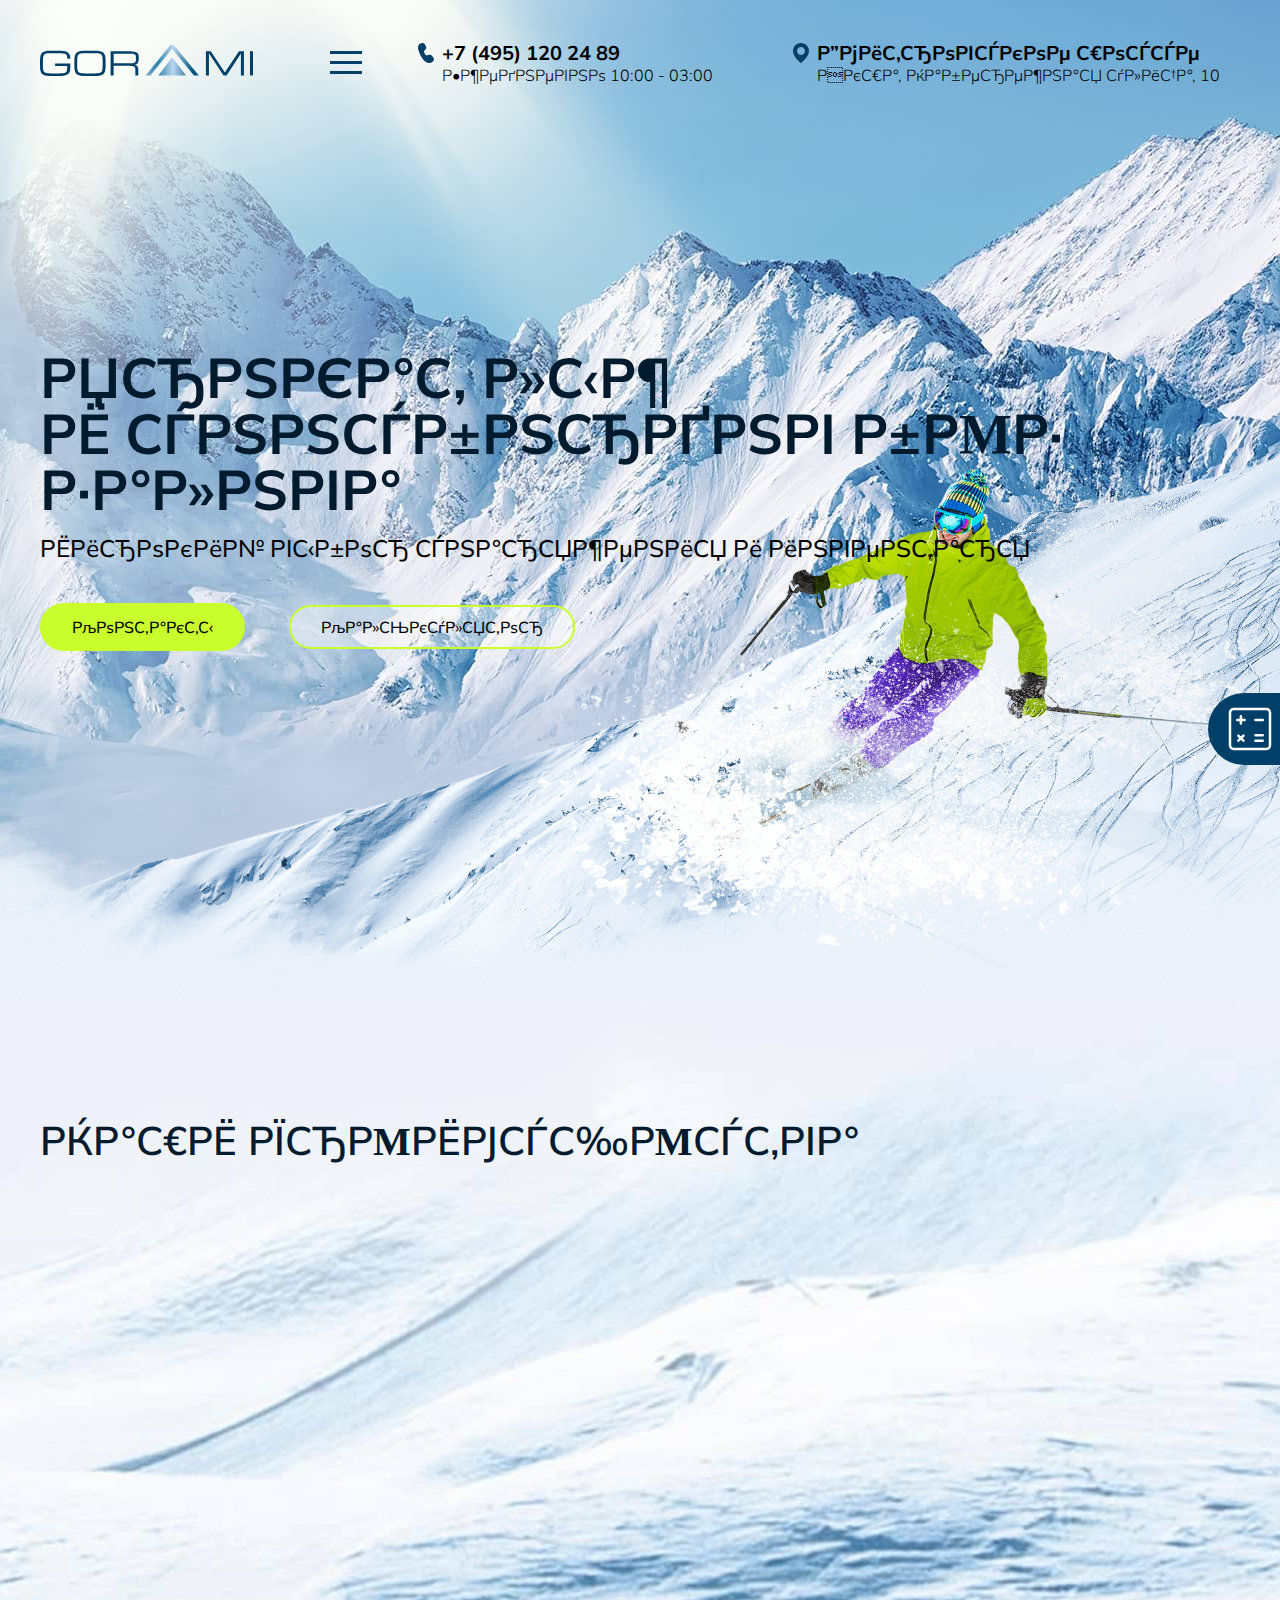
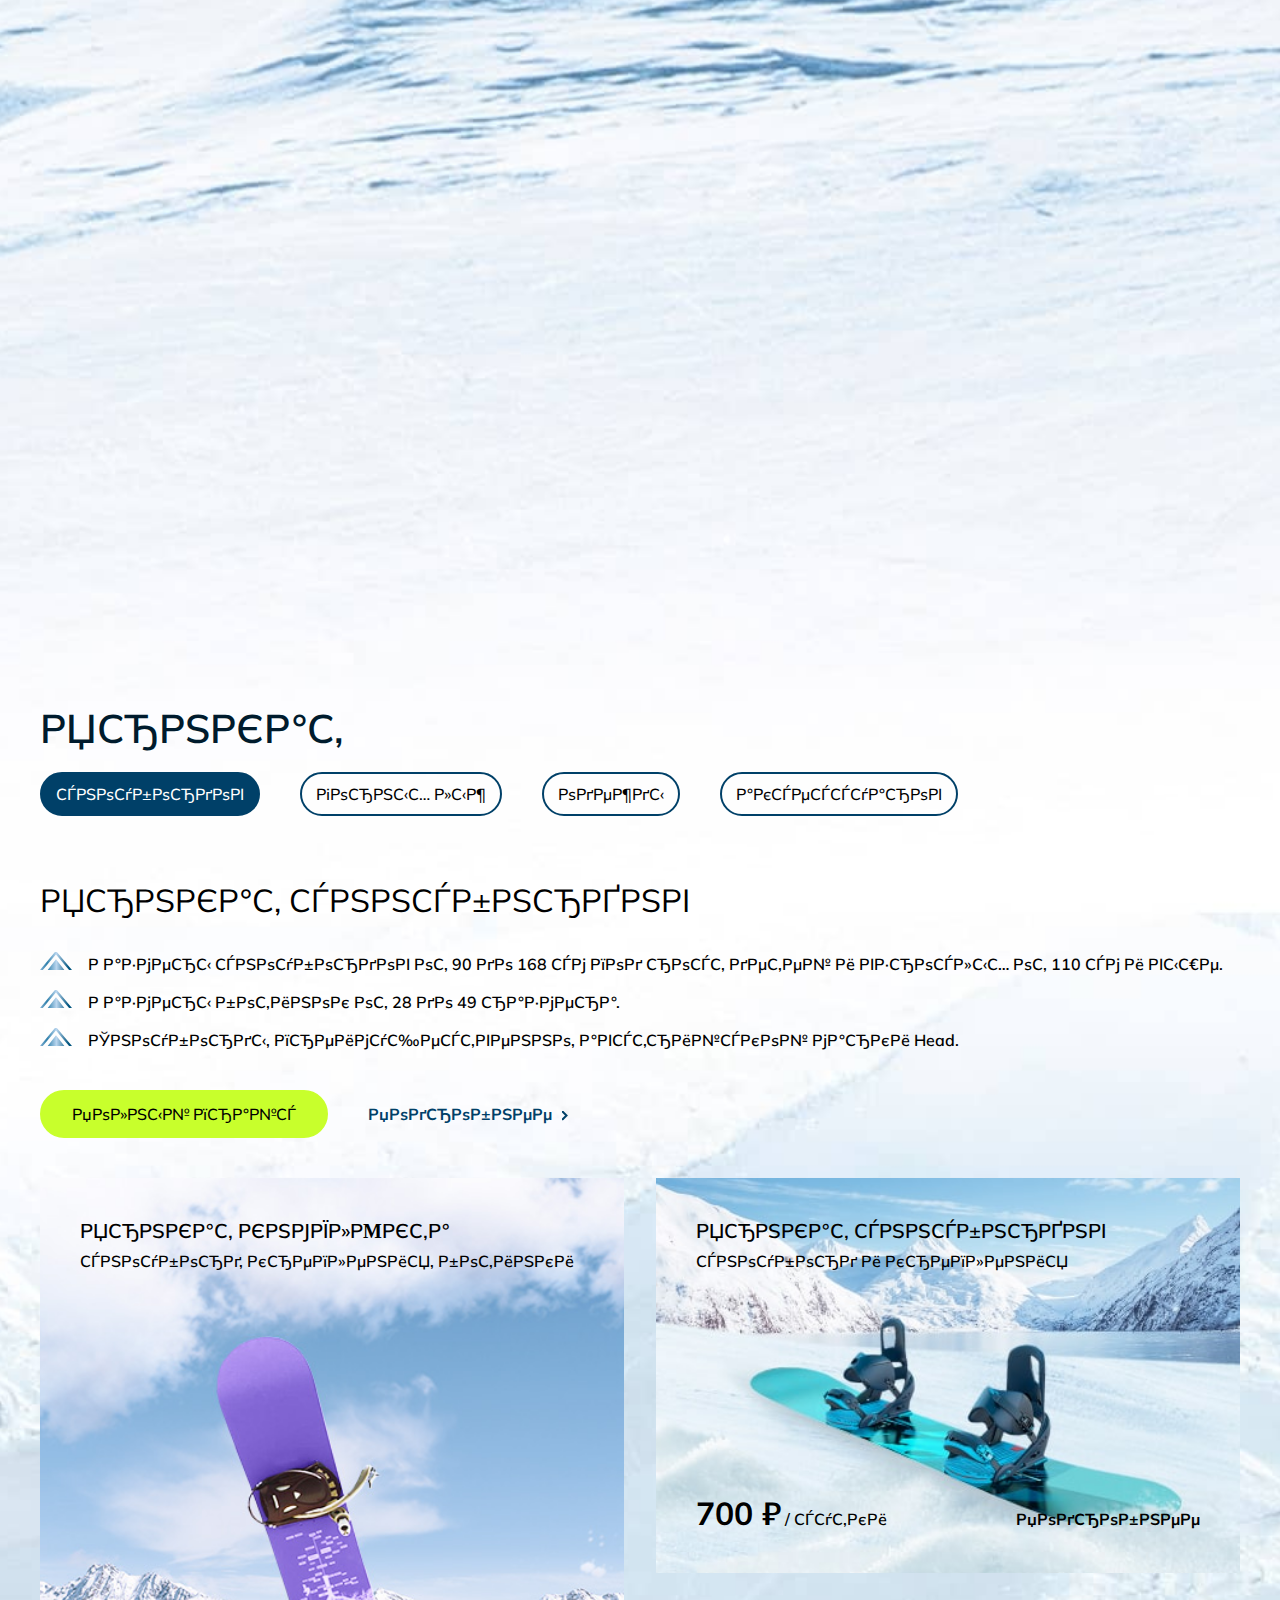
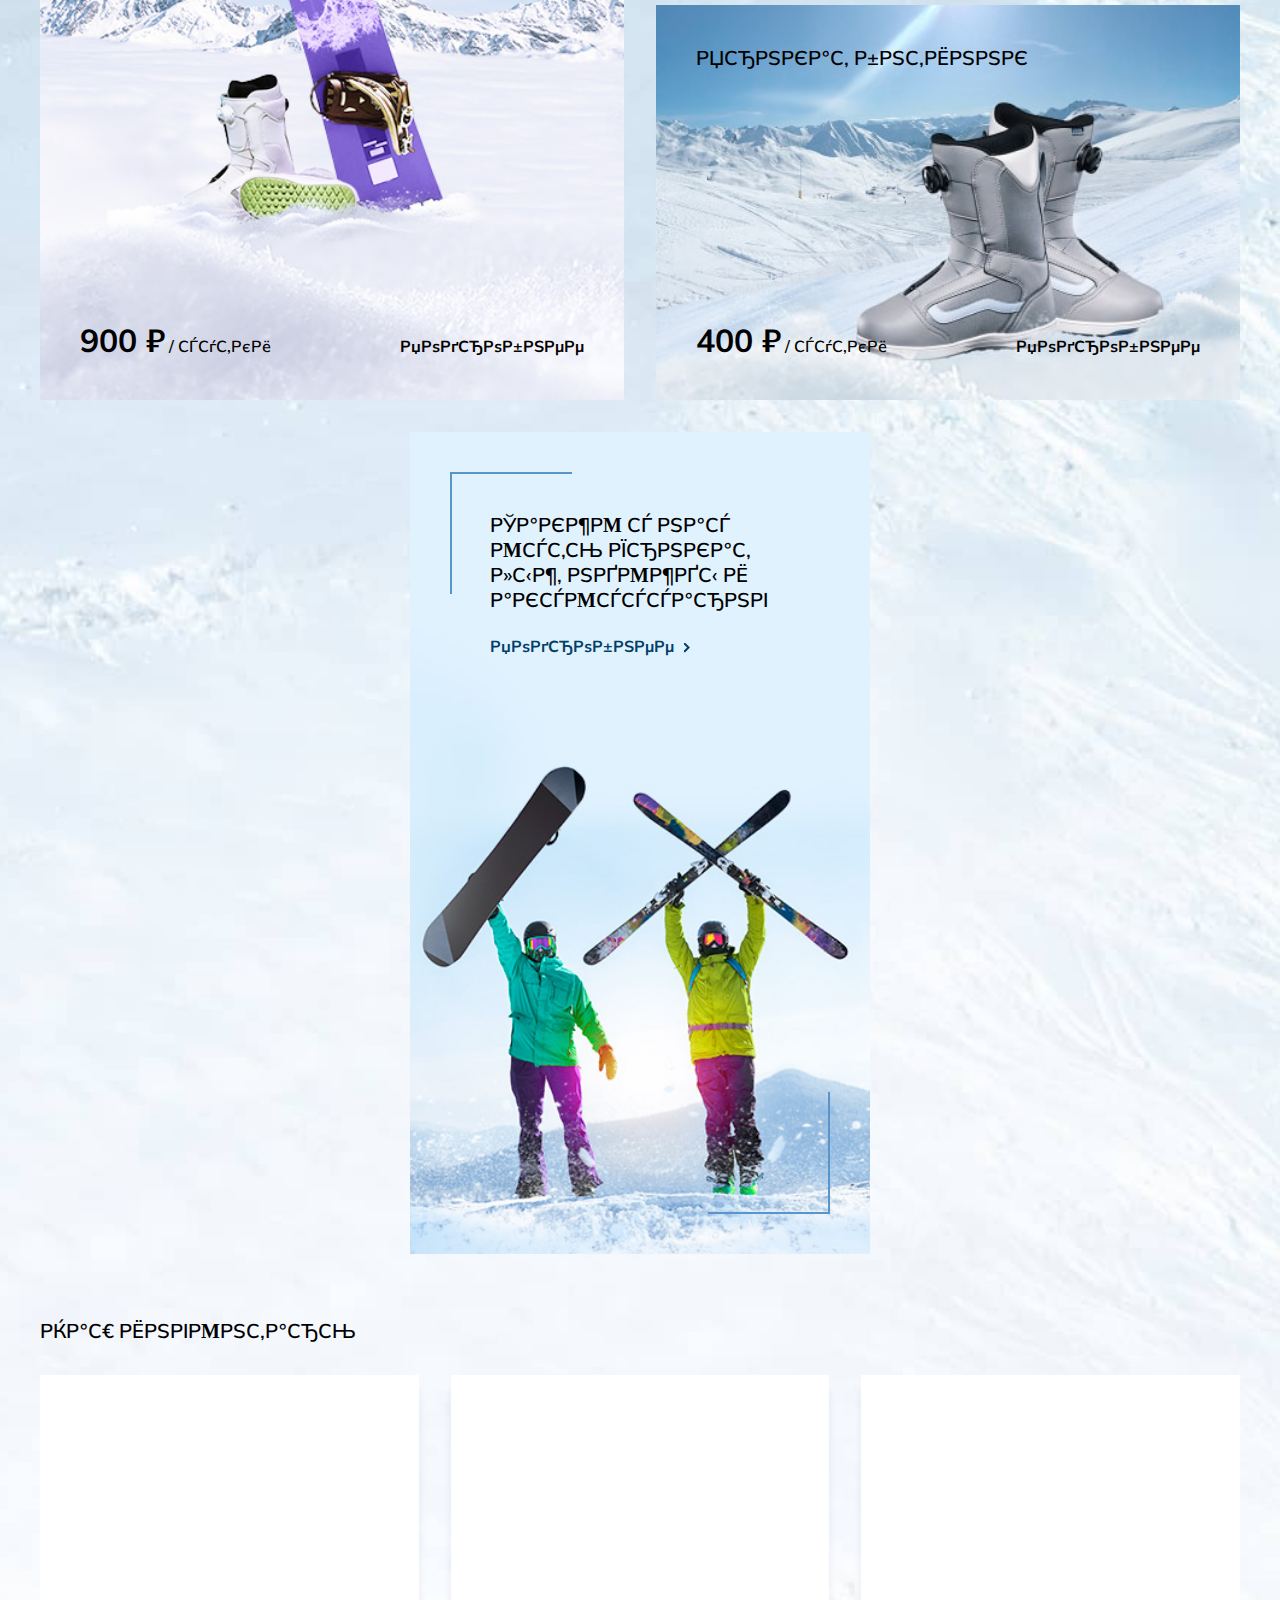
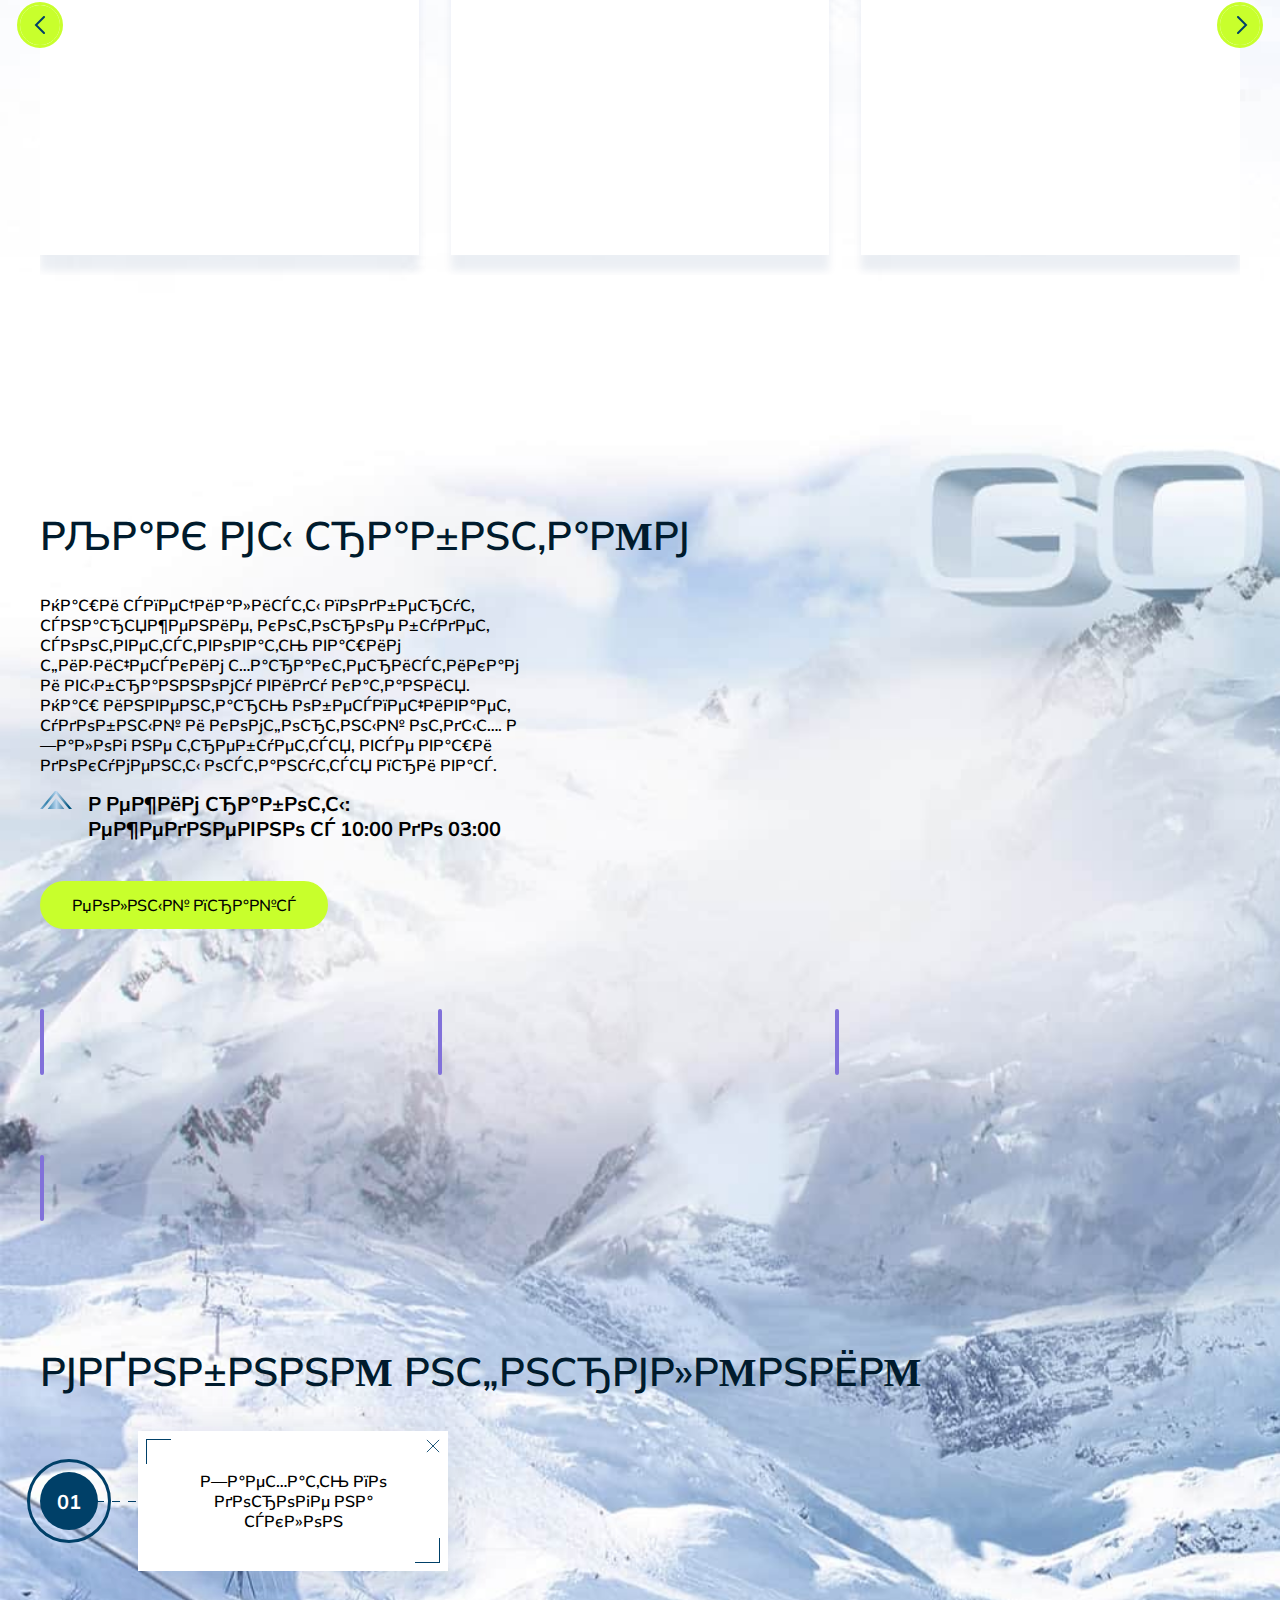
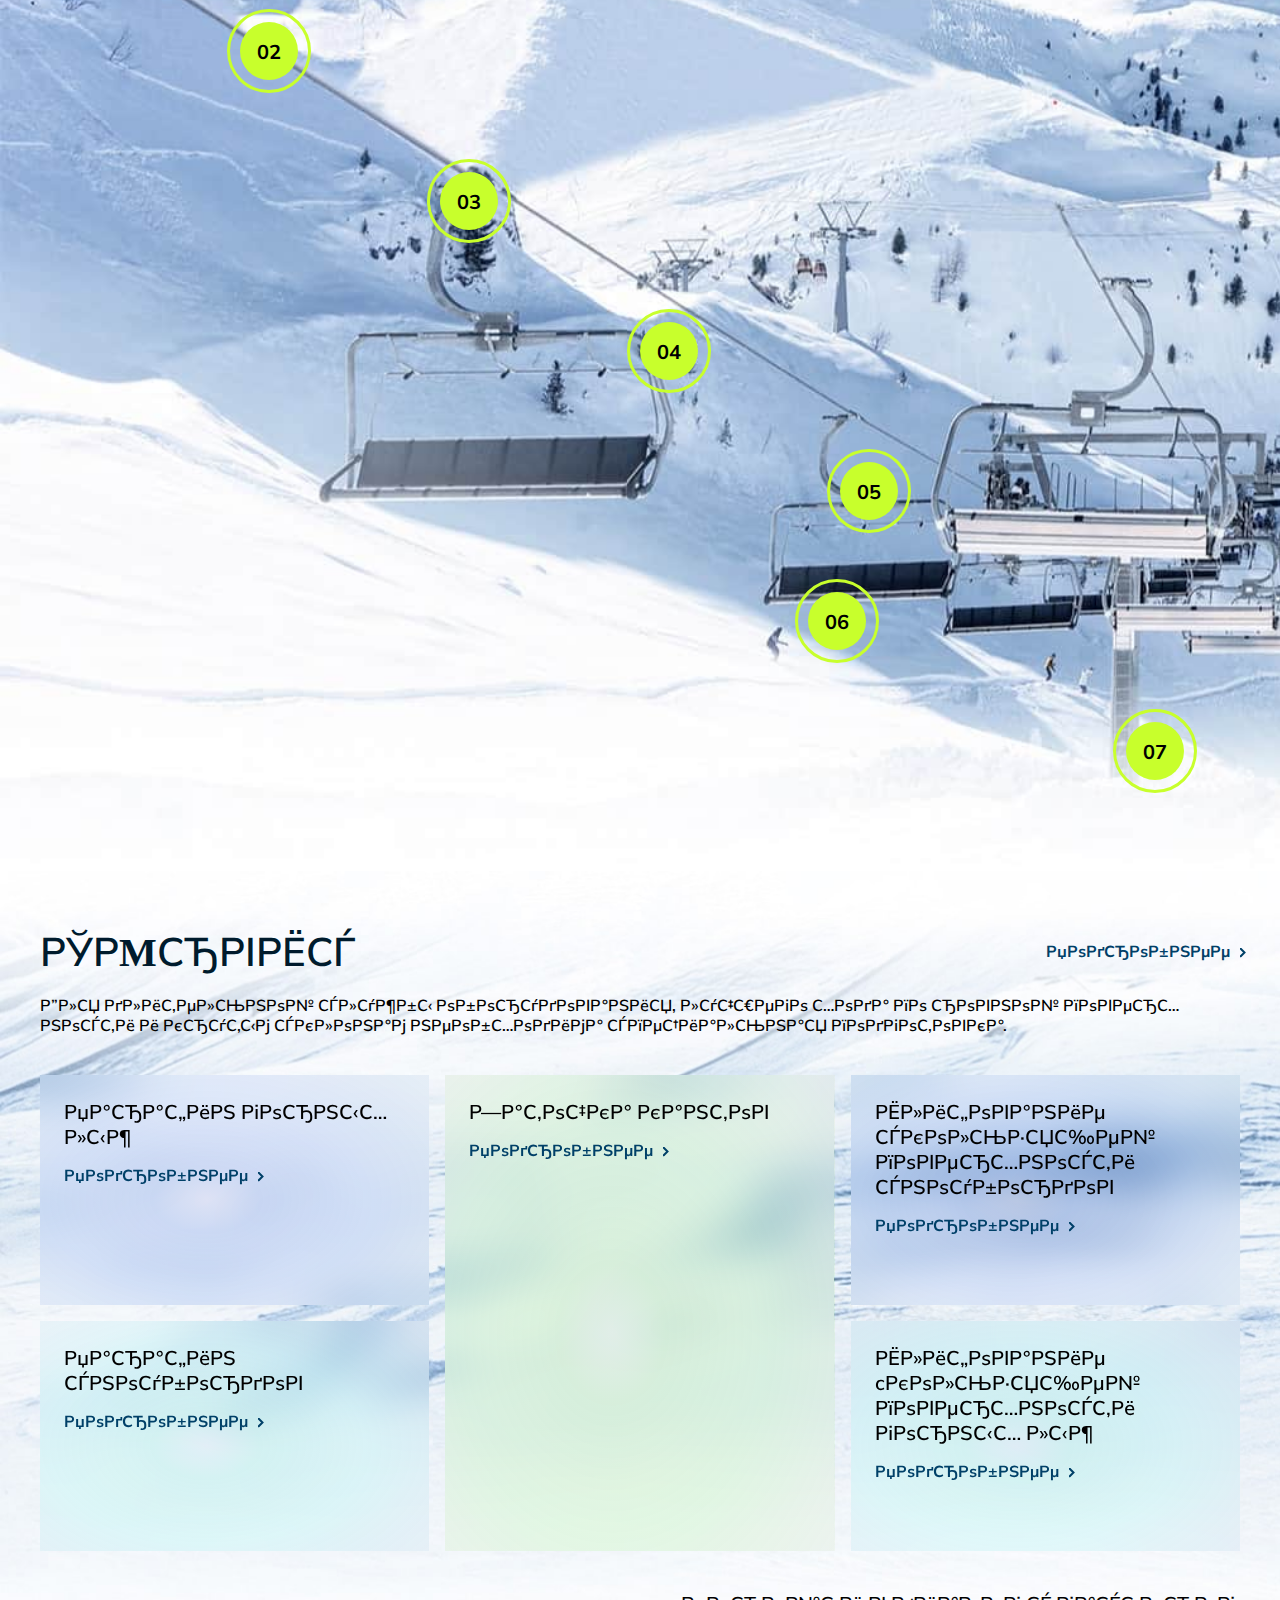
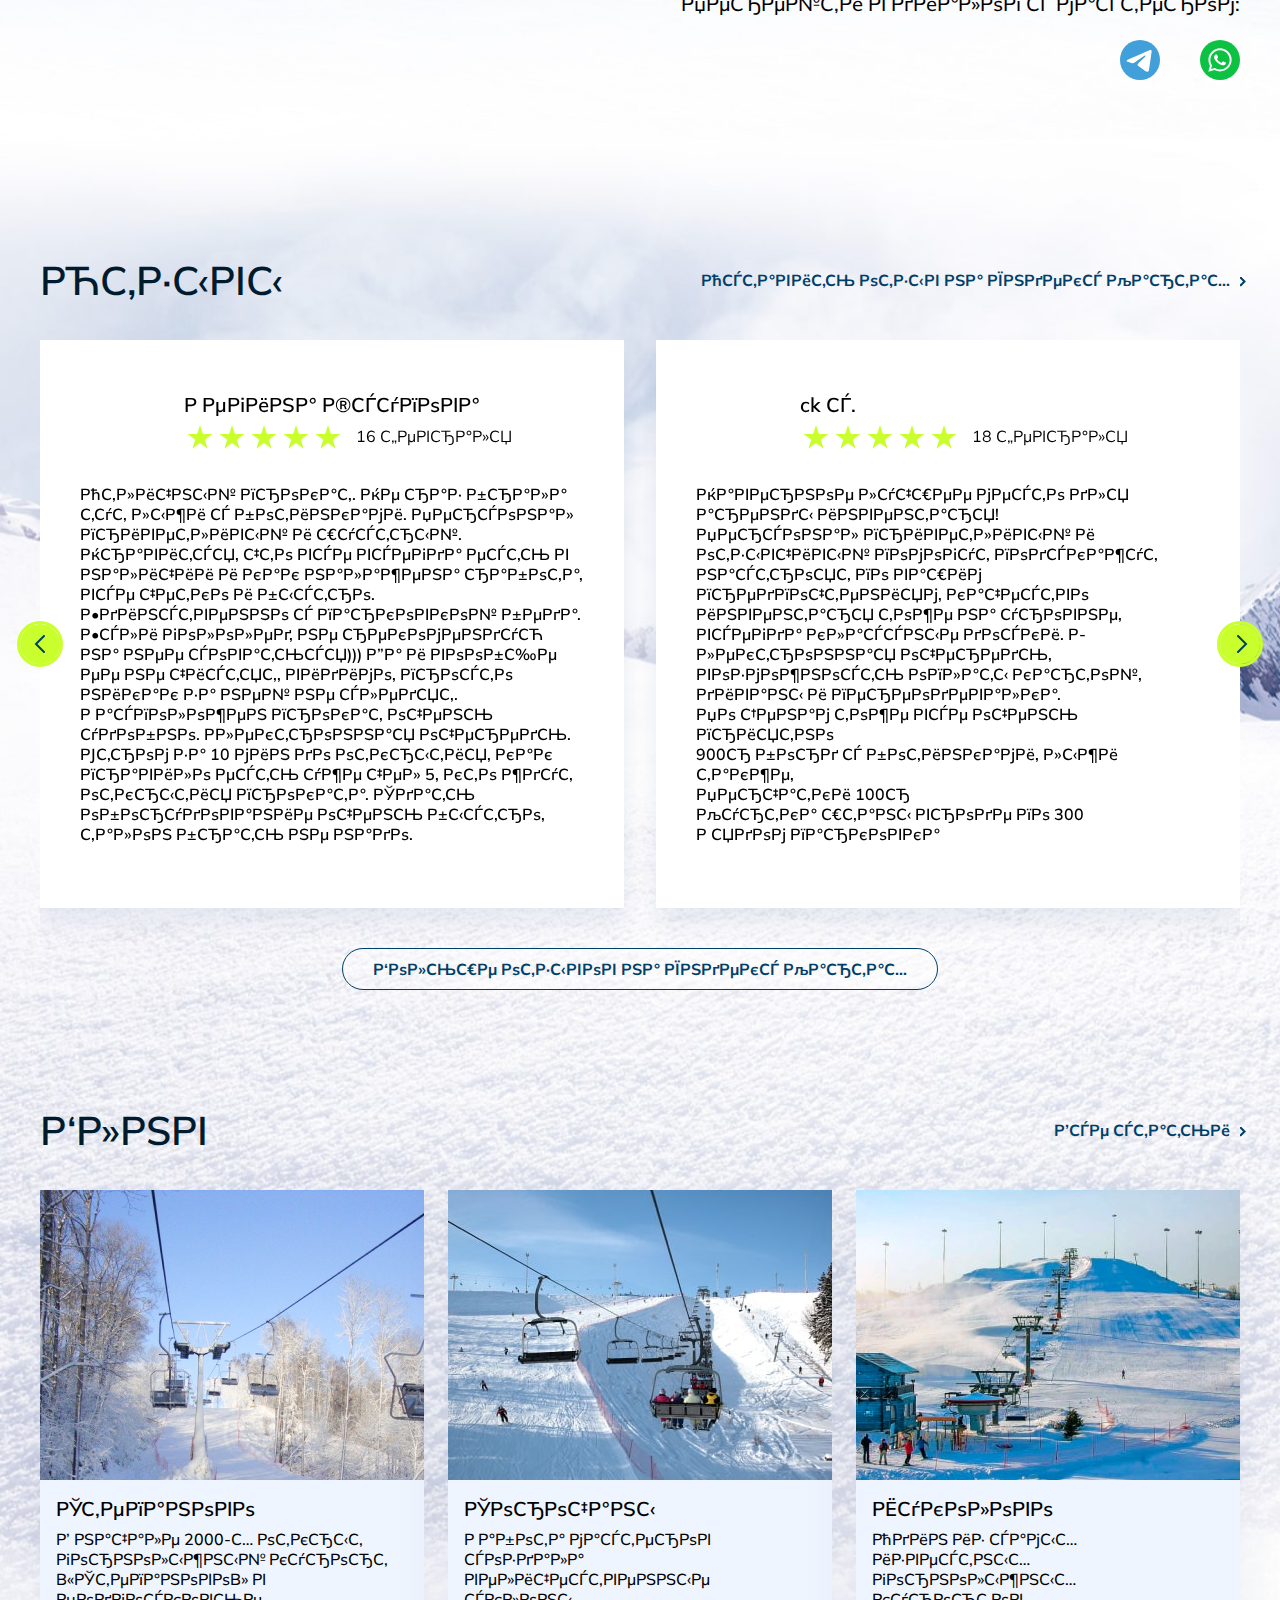
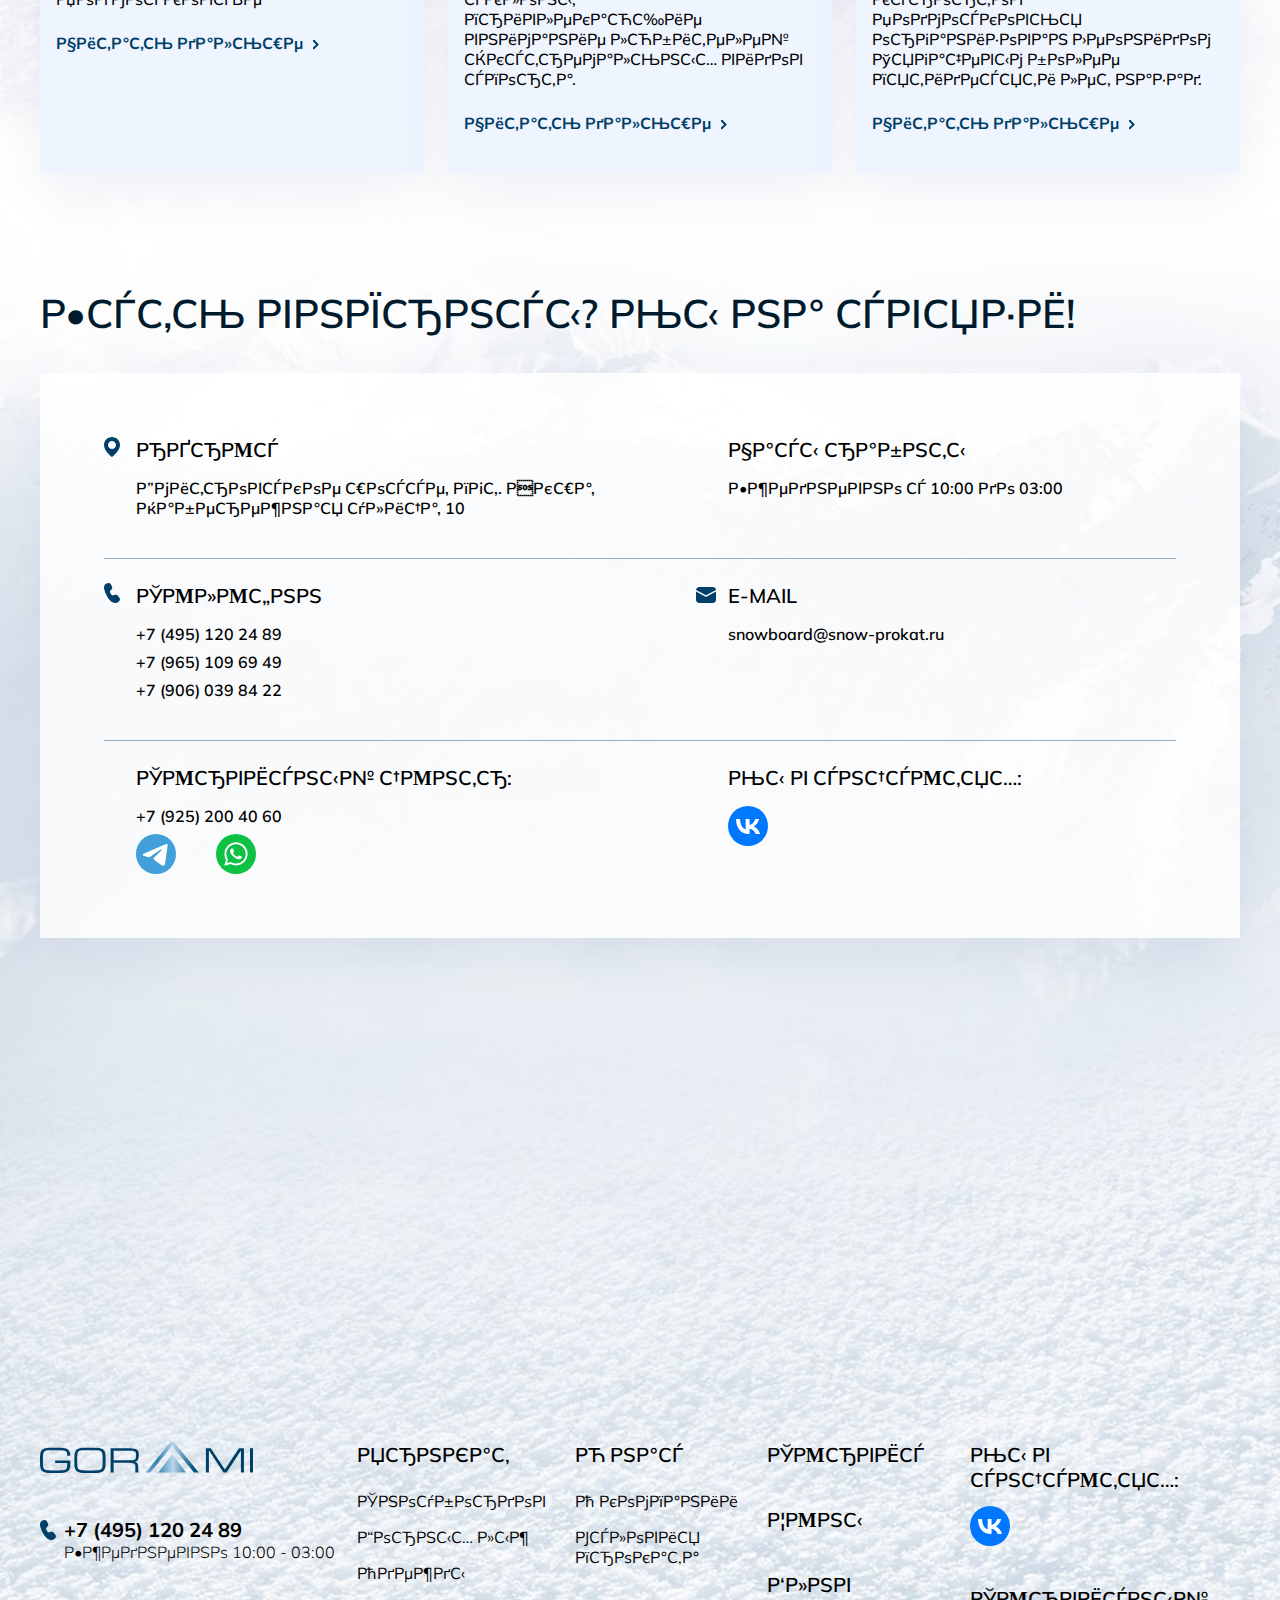
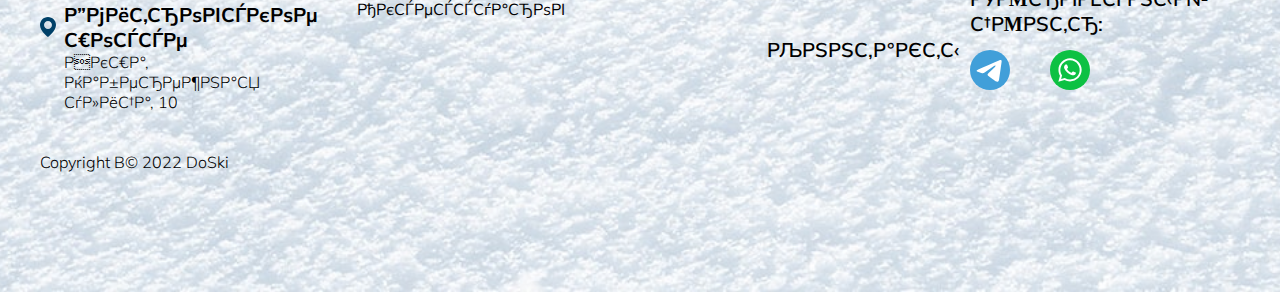
==== commit 6e424ae8: "change links for main page" ====
--- a/index.html
+++ b/index.html
@@ -6,42 +6,42 @@
   <meta name="viewport" content="width=device-width, initial-scale=1.0">
   <title>Gorami</title>
   <link rel="shortcut icon" href="favicon.svg" type="image/svg+xml">
-  <link rel="stylesheet" href="./fonts/fonts.css">
-  <link rel="stylesheet" href="./styles/tiny-slider.css">
+  <link rel="stylesheet" href="fonts/fonts.css">
+  <link rel="stylesheet" href="styles/tiny-slider.css">
   <link rel="stylesheet" href="template_styles.css">
-  <script src="/js/jquery-3.6.0.min.js"></script>
-  <script src="/js/tiny-slider.js"></script>
+  <script src="js/jquery-3.6.0.min.js"></script>
+  <script src="js/tiny-slider.js"></script>
   <script src="https://api-maps.yandex.ru/2.1/?apikey=424e8338-02d6-4172-8698-59b1cd6343d4&lang=ru_RU" type="text/javascript"></script>  
-  <script src="/script.js"></script>
+  <script src="script.js"></script>
 </head>
 <body>
   <div class="loader">
-    <img src="/images/icons/icon.svg" width="300">
+    <img src="images/icons/icon.svg" width="300">
   </div>
   <header class="header header_absolute limiter">
-    <span><img class="header_logo" src="/images/logo.svg"></span>
+    <span><img class="header_logo" src="images/logo.svg"></span>
     <nav class="header_menu">
       <ul class="header_menu-list">
         <li class="header_submenu">
-          <a href="/rental/">������</a>
+          <a href="/rental/">Прокат</a>
           <ul>
-            <li><a href="/rental/snowboard/">������ ����������</a></li>
-            <li><a href="/rental/ski/">������ ������ ���</a></li>
-            <li><a href="/rental/clothing/">������ ������</a></li>
-            <li><a href="/rental/accessories/">������ �����������</a></li>
+            <li><a href="/rental/snowboard/">Прокат сноубордов</a></li>
+            <li><a href="/rental/ski/">Прокат горных лыж</a></li>
+            <li><a href="/rental/clothing/">Прокат одежды</a></li>
+            <li><a href="/rental/accessories/">Прокат аксессуаров</a></li>
           </ul>
         </li>
-        <li><a href="/service/">������</a></li>
-        <li><a href="/prices/">����</a></li>
+        <li><a href="/service/">Сервис</a></li>
+        <li><a href="/prices/">Цены</a></li>
         <li class="header_submenu">
-          <a href="/about/">� ���</a>
+          <a href="/about/">О нас</a>
           <ul>
-            <li><a href="/about/">� ��������</a></li>
-            <li><a href="/about/conditions/">������� �������</a></li>
+            <li><a href="/about/">О компании</a></li>
+            <li><a href="/about/conditions/">Условия проката</a></li>
           </ul>
         </li>
-        <li><a href="/blog/">����</a></li>
-        <li><a href="/contacts/">��������</a></li>
+        <li><a href="/blog/">Блог</a></li>
+        <li><a href="/contacts/">Контакты</a></li>
       </ul>
       <div class="burger">
         <div class="burger_icon"></div>
@@ -51,11 +51,11 @@
     <div class="header_contacts">
       <div class="header_phone">
         <a href="tel:+74951202489" class="header_phone-top header_contacts-top">+7 (495) 120 24 89</a>
-        <div class="header_contacts-bottom">��������� 10:00 - 03:00</div>
+        <div class="header_contacts-bottom">Ежедневно 10:00 - 03:00</div>
       </div>
       <div class="header_address">
-        <div class="header_address-top header_contacts-top">����������� �����</div>
-        <div class="header_contacts-bottom">����, ���������� �����, 10</div>
+        <div class="header_address-top header_contacts-top">Дмитровское шоссе</div>
+        <div class="header_contacts-bottom">Икша, Набережная улица, 10</div>
       </div>
     </div>
     <div class="mobile_burger">
@@ -63,7 +63,7 @@
     </div>
     <div class="mobile_sidebar limiter">
       <div class="mobile_sidebar-header">
-        <img class="header_logo" src="/images/logo.svg">
+        <img class="header_logo" src="images/logo.svg">
         <div class="mobile_burger">
           <div class="burger_icon"></div>
         </div>
@@ -71,76 +71,76 @@
       <nav class="mobile_menu">
         <ul>
           <li class="mobile_submenu">
-            <a href="/rental/">������</a>
+            <a href="/rental/">Прокат</a>
             <div class="submenu">
-              <div class="submenu_back">������</div>
+              <div class="submenu_back">Прокат</div>
               <ul>
-                <li><a href="/rental/snowboard/">����������</a></li>
-                <li><a href="/rental/ski/">������ ���</a></li>
-                <li><a href="/rental/clothing/">������</a></li>
-                <li><a href="/rental/accessories/">�����������</a></li>
+                <li><a href="/rental/snowboard/">Сноубордов</a></li>
+                <li><a href="/rental/ski/">Горных лыж</a></li>
+                <li><a href="/rental/clothing/">Одежды</a></li>
+                <li><a href="/rental/accessories/">Аксессуаров</a></li>
               </ul>
               <div class="mobile_contacts">
                 <div class="header_phone">
                   <a href="tel:+74951202489" class="header_phone-top header_contacts-top">+7 (495) 120 24 89</a>
-                  <div class="header_contacts-bottom">��������� 10:00 - 03:00</div>
+                  <div class="header_contacts-bottom">Ежедневно 10:00 - 03:00</div>
                 </div>
                 <div class="header_address">
-                  <div class="header_address-top header_contacts-top">����������� �����</div>
-                  <div class="header_contacts-bottom">����, ���������� �����, 10</div>
+                  <div class="header_address-top header_contacts-top">Дмитровское шоссе</div>
+                  <div class="header_contacts-bottom">Икша, Набережная улица, 10</div>
                 </div>
               </div>
             </div>
           </li>
-          <li><a href="/service/">������</a></li>
-          <li><a href="/prices/">����</a></li>
+          <li><a href="/service/">Сервис</a></li>
+          <li><a href="/prices/">Цены</a></li>
           <li class="mobile_submenu">
-            <a href="/about/">� ���</a>
+            <a href="/about/">О нас</a>
             <div class="submenu">
-              <div class="submenu_back">� ���</div>
+              <div class="submenu_back">О нас</div>
               <ul>
-                <li><a href="/about/">� ��������</a></li>
-                <li><a href="/about/conditions/">������� �������</a></li>
+                <li><a href="/about/">О компании</a></li>
+                <li><a href="/about/conditions/">Условия проката</a></li>
               </ul>
               <div class="mobile_contacts">
                 <div class="header_phone">
                   <a href="tel:+74951202489" class="header_phone-top header_contacts-top">+7 (495) 120 24 89</a>
-                  <div class="header_contacts-bottom">��������� 10:00 - 03:00</div>
+                  <div class="header_contacts-bottom">Ежедневно 10:00 - 03:00</div>
                 </div>
                 <div class="header_address">
-                  <div class="header_address-top header_contacts-top">����������� �����</div>
-                  <div class="header_contacts-bottom">����, ���������� �����, 10</div>
+                  <div class="header_address-top header_contacts-top">Дмитровское шоссе</div>
+                  <div class="header_contacts-bottom">Икша, Набережная улица, 10</div>
                 </div>
               </div>
             </div>
           </li>
-          <li><a href="/blog/">����</a></li>
-          <li><a href="/contacts/">��������</a></li>
+          <li><a href="/blog/">Блог</a></li>
+          <li><a href="/contacts/">Контакты</a></li>
         </ul>
       </nav>
       <div class="mobile_contacts">
         <div class="header_phone">
           <a href="tel:+74951202489" class="header_phone-top header_contacts-top">+7 (495) 120 24 89</a>
-          <div class="header_contacts-bottom">��������� 10:00 - 03:00</div>
+          <div class="header_contacts-bottom">Ежедневно 10:00 - 03:00</div>
         </div>
         <div class="header_address">
-          <div class="header_address-top header_contacts-top">����������� �����</div>
-          <div class="header_contacts-bottom">����, ���������� �����, 10</div>
+          <div class="header_address-top header_contacts-top">Дмитровское шоссе</div>
+          <div class="header_contacts-bottom">Икша, Набережная улица, 10</div>
         </div>
       </div>
     </div>
   </header>
   <main>
     <div class="main_screen animate_parent">
-      <img src="/images/slope.png" class="animate main_img slope">      
-      <img src="/images/skier_main.png" class="animate main_img skier"> 
-      <img src="/images/snow.png" class="animate main_img snow">    
+      <img src="images/slope.png" class="animate main_img slope">      
+      <img src="images/skier_main.png" class="animate main_img skier"> 
+      <img src="images/snow.png" class="animate main_img snow">    
       <div class="main_screen-text limiter">
-        <h1>������ ���<br> � ���������� ��� ������</h1>
-        <p>������� ����� ���������� � ���������</p>
+        <h1>Прокат лыж<br> и сноубордов без залога</h1>
+        <p>Широкий выбор снаряжения и инвентаря</p>
         <div class="main_screen-buttons">
-          <a class="button button__full-green" href="/contacts/">��������</a>
-          <button class="button button__green" data-modal="calculator">�����������</button>
+          <a class="button button__full-green" href="/contacts/">Контакты</a>
+          <button class="button button__green" data-modal="calculator">Калькулятор</button>
         </div>
       </div>
     </div>
@@ -148,71 +148,71 @@
       <section class="main_advantages animate_parent">
         <div class="limiter">
           <div class="hgroup">
-            <h2>���� ������������</h2>
+            <h2>Наши преимущества</h2>
           </div>
           <div class="main_advantages-container"> 
             <div class="main_advantages-list">
               <div class="main_advantages-item animate">
-                <img src="/images/advantages_1.png" loading="lazy">
-                <p>��������� ���������� ��������� �� 30%</p>
+                <img src="images/advantages_1.png" loading="lazy">
+                <p>Ежегодное обновление инвентаря на 30%</p>
               </div>
               <div class="main_advantages-item animate">
-                <img src="/images/advantages_2.png" loading="lazy">
-                <p>����������������� ��������� ��������� ����� ������� �������</p>
+                <img src="images/advantages_2.png" loading="lazy">
+                <p>Антибактериальная обработка инвентаря после каждого клиента</p>
               </div>
               <div class="main_advantages-item animate">
-                <img src="/images/advantages_3.png" loading="lazy">
-                <p>������� �������� � ����������</p>
+                <img src="images/advantages_3.png" loading="lazy">
+                <p>Наличие парковки и раздевалок</p>
               </div>
               <div class="main_advantages-item animate">
-                <img src="/images/advantages_4.png" loading="lazy">
-                <p>������ �������� ���������, ������� ������ � ������</p>
+                <img src="images/advantages_4.png" loading="lazy">
+                <p>Полный комплект инвентаря, включая одежду и защиту</p>
               </div>
               <div class="main_advantages-item animate">
-                <img src="/images/advantages_5.png" loading="lazy">
-                <p>���������� ���������� � ������� ������</p>
+                <img src="images/advantages_5.png" loading="lazy">
+                <p>Отзывчивые сотрудники с большим стажем</p>
               </div>
               <div class="main_advantages-item animate">
-                <img src="/images/advantages_6.png" loading="lazy">
-                <p>����������� �������, ������ �������</p>
+                <img src="images/advantages_6.png" loading="lazy">
+                <p>Электронная очередь, оплата картами</p>
               </div>
             </div>
             <div class="advantages_slider-wrapper">
               <div class="advantages_slider">
                 <div>
                   <div class="advantages_slider-item">
-                    <img src="/images/advantages_1.png" class="advantages_slider-img" loading="lazy">
-                    <p>��������� ���������� ��������� �� 30%</p>
+                    <img src="images/advantages_1.png" class="advantages_slider-img" loading="lazy">
+                    <p>Ежегодное обновление инвентаря на 30%</p>
                   </div>
                 </div>
                 <div>
                   <div class="advantages_slider-item">
-                    <img src="/images/advantages_2.png" loading="lazy">
-                    <p>����������������� ��������� ��������� ����� ������� �������</p>
+                    <img src="images/advantages_2.png" loading="lazy">
+                    <p>Антибактериальная обработка инвентаря после каждого клиента</p>
                   </div>
                 </div>
                 <div>
                   <div class="advantages_slider-item">
-                    <img src="/images/advantages_3.png" loading="lazy">
-                    <p>������� �������� � ����������</p>
+                    <img src="images/advantages_3.png" loading="lazy">
+                    <p>Наличие парковки и раздевалок</p>
                   </div>
                 </div>
                 <div>
                   <div class="advantages_slider-item" class="advantages_slider-img">
-                    <img src="/images/advantages_4.png" loading="lazy">
-                    <p>������ �������� ���������, ������� ������ � ������</p>
+                    <img src="images/advantages_4.png" loading="lazy">
+                    <p>Полный комплект инвентаря, включая одежду и защиту</p>
                   </div>
                 </div>
                 <div>
                   <div class="advantages_slider-item">
-                    <img src="/images/advantages_5.png" loading="lazy">
-                    <p>���������� ���������� � ������� ������</p>
+                    <img src="images/advantages_5.png" loading="lazy">
+                    <p>Отзывчивые сотрудники с большим стажем</p>
                   </div>
                 </div>
                 <div>
                   <div class="advantages_slider-item">
-                    <img src="/images/advantages_6.png" loading="lazy">
-                    <p>����������� �������, ������ �������</p>
+                    <img src="images/advantages_6.png" loading="lazy">
+                    <p>Электронная очередь, оплата картами</p>
                   </div>
                 </div>
               </div>
@@ -224,46 +224,46 @@
           </div>
         </div>
       </section>
-      <img class="snowboarder_main animate" src="/images/snowboarder_main.png" loading="lazy">
+      <img class="snowboarder_main animate" src="images/snowboarder_main.png" loading="lazy">
       <section class="main_rental">
         <div class="limiter">
           <div class="hgroup">
-            <h2>������</h2>
+            <h2>Прокат</h2>
           </div>
           <div class="main_rental-container tabs_container">
             <div class="tabs">
-              <button class="tab active" data-tab="0">����������</button>
-              <button class="tab" data-tab="1">������ ���</button>
-              <button class="tab" data-tab="2">������</button>
-              <button class="tab" data-tab="3">�����������</button>
+              <button class="tab active" data-tab="0">сноубордов</button>
+              <button class="tab" data-tab="1">горных лыж</button>
+              <button class="tab" data-tab="2">одежды</button>
+              <button class="tab" data-tab="3">аксессуаров</button>
             </div>
             <div class="tabs_content">
               <div class="tab_content active" data-id="0">
-                <h3>������ ����������</h3>
+                <h3>Прокат сноубордов</h3>
                 <ul class="markers">
-                  <li>������� ���������� �� 90 �� 168 �� ��� ���� ����� � �������� �� 110 �� � ����.</li>
-                  <li>������� ������� �� 28 �� 49 �������.</li>
-                  <li>���������, ���������������, ����������� ����� Head.</li>
+                  <li>Размеры сноубордов от 90 до 168 см под рост детей и взрослых от 110 см и выше.</li>
+                  <li>Размеры ботинок от 28 до 49 размера.</li>
+                  <li>Сноуборды, преимущественно, австрийской марки Head.</li>
                 </ul>
                 <div class="main_rental-links">
-                  <a class="button button__full-green" href="/prices/">������ �����</a>
-                  <a class="link" href="/rental/snowboard/">���������</a>
+                  <a class="button button__full-green" href="/prices/">Полный прайс</a>
+                  <a class="link" href="/rental/snowboard/">Подробнее</a>
                 </div>
                 <div class="main_rental-list">
                   <div class="main_rental-item">
-                    <div class="main_rental-content" style="background-image: url('/images/main_rental_1.jpg')">
-                      <div class="main_rental-header">
-                        <h4>������ ���������</h4>
-                        <p>��������, ���������, �������</p>
-                      </div>
-                      <div class="main_rental-footer">
-                        <div><div class="main_rental-price">900 &#8381;</div>/ <div class="main_rental-time">�����</div></div>
-                        <b>���������</b>
+                    <div class="main_rental-content" style="background-image: url('images/main_rental_1.jpg')">
+                      <div class="main_rental-header">
+                        <h4>Прокат комплекта</h4>
+                        <p>сноуборд, крепления, ботинки</p>
+                      </div>
+                      <div class="main_rental-footer">
+                        <div><div class="main_rental-price">900 &#8381;</div>/ <div class="main_rental-time">сутки</div></div>
+                        <b>Подробнее</b>
                       </div>
                     </div>
                     <div class="main_rental-prices">
                       <div class="main_rental-header">
-                        <h4>������ ���������</h4>
+                        <h4>Прокат комплекта</h4>
                       </div>
                       <div class="main_rental-footer">
                         <div class="main_rental-row">
@@ -277,32 +277,32 @@
                             <div class="main_rental-price">900 &#8381;</div>
                           </div>
                           <div class="main_rental-col">
-                            <div class="main_rental-time">/ 7 �����</div>
-                            <div class="main_rental-time">/ 6 �����</div>
-                            <div class="main_rental-time">/ 5 �����</div>
-                            <div class="main_rental-time">/ 4 �����</div>
-                            <div class="main_rental-time">/ 3 �����</div>
-                            <div class="main_rental-time">/ 2 �����</div>
-                            <div class="main_rental-time">/ �����</div>
+                            <div class="main_rental-time">/ 7 суток</div>
+                            <div class="main_rental-time">/ 6 суток</div>
+                            <div class="main_rental-time">/ 5 суток</div>
+                            <div class="main_rental-time">/ 4 суток</div>
+                            <div class="main_rental-time">/ 3 суток</div>
+                            <div class="main_rental-time">/ 2 суток</div>
+                            <div class="main_rental-time">/ сутки</div>
                           </div>
                         </div>
                       </div>
                     </div>
                   </div>
                   <div class="main_rental-item">
-                    <div class="main_rental-content" style="background-image: url('/images/main_rental_2.jpg')">
-                      <div class="main_rental-header">
-                        <h4>������ ����������</h4>
-                        <p>�������� � ���������</p>
-                      </div>
-                      <div class="main_rental-footer">
-                        <div><div class="main_rental-price">700 &#8381;</div>/<div class="main_rental-time">�����</div></div>
-                        <b>���������</b>
+                    <div class="main_rental-content" style="background-image: url('images/main_rental_2.jpg')">
+                      <div class="main_rental-header">
+                        <h4>Прокат сноубордов</h4>
+                        <p>сноуборд и крепления</p>
+                      </div>
+                      <div class="main_rental-footer">
+                        <div><div class="main_rental-price">700 &#8381;</div>/<div class="main_rental-time">сутки</div></div>
+                        <b>Подробнее</b>
                       </div>
                     </div>
                     <div class="main_rental-prices">
                       <div class="main_rental-header">
-                        <h4>������ ����������</h4>
+                        <h4>Прокат сноубордов</h4>
                       </div>
                       <div class="main_rental-footer">
                         <div class="main_rental-row">
@@ -316,31 +316,31 @@
                             <div class="main_rental-price">900 &#8381;</div>
                           </div>
                           <div class="main_rental-col">
-                            <div class="main_rental-time">/ 7 �����</div>
-                            <div class="main_rental-time">/ 6 �����</div>
-                            <div class="main_rental-time">/ 5 �����</div>
-                            <div class="main_rental-time">/ 4 �����</div>
-                            <div class="main_rental-time">/ 3 �����</div>
-                            <div class="main_rental-time">/ 2 �����</div>
-                            <div class="main_rental-time">/ �����</div>
+                            <div class="main_rental-time">/ 7 суток</div>
+                            <div class="main_rental-time">/ 6 суток</div>
+                            <div class="main_rental-time">/ 5 суток</div>
+                            <div class="main_rental-time">/ 4 суток</div>
+                            <div class="main_rental-time">/ 3 суток</div>
+                            <div class="main_rental-time">/ 2 суток</div>
+                            <div class="main_rental-time">/ сутки</div>
                           </div>
                         </div>
                       </div>
                     </div>
                   </div>
                   <div class="main_rental-item">
-                    <div class="main_rental-content" style="background-image: url('/images/main_rental_3.jpg')">
-                      <div class="main_rental-header">
-                        <h4>������ �������</h4>
-                      </div>
-                      <div class="main_rental-footer">
-                        <div><div class="main_rental-price">400 &#8381;</div>/ <div class="main_rental-time">�����</div></div>
-                        <b>���������</b>
+                    <div class="main_rental-content" style="background-image: url('images/main_rental_3.jpg')">
+                      <div class="main_rental-header">
+                        <h4>Прокат ботинок</h4>
+                      </div>
+                      <div class="main_rental-footer">
+                        <div><div class="main_rental-price">400 &#8381;</div>/ <div class="main_rental-time">сутки</div></div>
+                        <b>Подробнее</b>
                       </div>
                     </div>
                     <div class="main_rental-prices">
                       <div class="main_rental-header">
-                        <h4>������ �������</h4>
+                        <h4>Прокат ботинок</h4>
                       </div>
                       <div class="main_rental-footer">
                         <div class="main_rental-row">
@@ -354,53 +354,53 @@
                             <div class="main_rental-price">900 &#8381;</div>
                           </div>
                           <div class="main_rental-col">
-                            <div class="main_rental-time">/ 7 �����</div>
-                            <div class="main_rental-time">/ 6 �����</div>
-                            <div class="main_rental-time">/ 5 �����</div>
-                            <div class="main_rental-time">/ 4 �����</div>
-                            <div class="main_rental-time">/ 3 �����</div>
-                            <div class="main_rental-time">/ 2 �����</div>
-                            <div class="main_rental-time">/ �����</div>
+                            <div class="main_rental-time">/ 7 суток</div>
+                            <div class="main_rental-time">/ 6 суток</div>
+                            <div class="main_rental-time">/ 5 суток</div>
+                            <div class="main_rental-time">/ 4 суток</div>
+                            <div class="main_rental-time">/ 3 суток</div>
+                            <div class="main_rental-time">/ 2 суток</div>
+                            <div class="main_rental-time">/ сутки</div>
                           </div>
                         </div>
                       </div>
                     </div>
                   </div>
                   <div class="main_rental-item main_rental-banner">
-                    <div class="main_rental-content" style="background-image: url('/images/main_rental_banner.jpg')">
-                      <div class="main_rental-header">
-                        <h4>����� � ��� ���� ������ ���, ������ � �����������</h4>
-                        <p><a class="link" href="/rental/">���������</a></p>
+                    <div class="main_rental-content" style="background-image: url('images/main_rental_banner.jpg')">
+                      <div class="main_rental-header">
+                        <h4>Также у нас есть прокат лыж, одежды и аксессуаров</h4>
+                        <p><a class="link" href="/rental/">Подробнее</a></p>
                       </div>
                     </div>
                   </div>
                 </div>
               </div>
               <div class="tab_content" data-id="1">
-                <h3>������ ����������</h3>
+                <h3>Прокат сноубордов</h3>
                 <ul class="markers">
-                  <li>������� ���������� �� 90 �� 168 �� ��� ���� ����� � �������� �� 110 �� � ����.</li>
-                  <li>������� ������� �� 28 �� 49 �������.</li>
-                  <li>���������, ���������������, ����������� ����� Head.</li>
+                  <li>Размеры сноубордов от 90 до 168 см под рост детей и взрослых от 110 см и выше.</li>
+                  <li>Размеры ботинок от 28 до 49 размера.</li>
+                  <li>Сноуборды, преимущественно, австрийской марки Head.</li>
                 </ul>
                 <div class="main_rental-links">
-                  <a class="button button__full-green" href="/prices/">������ �����</a>
-                  <a class="link" href="/rental/snowboard/">���������</a>
+                  <a class="button button__full-green" href="/prices/">Полный прайс</a>
+                  <a class="link" href="/rental/snowboard/">Подробнее</a>
                 </div>
                 <div class="main_rental-list">
                   <div class="main_rental-item">
-                    <div class="main_rental-content" style="background-image: url('/images/main_rental_1.jpg')">
-                      <div class="main_rental-header">
-                        <h4>������ ���������</h4>
-                        <p>��������, ���������, �������</p>
-                      </div>
-                      <div class="main_rental-footer">
-                        <div class="main_rental-price">900 &#8381;</div>/ <div class="main_rental-time">�����</div>
+                    <div class="main_rental-content" style="background-image: url('images/main_rental_1.jpg')">
+                      <div class="main_rental-header">
+                        <h4>Прокат комплекта</h4>
+                        <p>сноуборд, крепления, ботинки</p>
+                      </div>
+                      <div class="main_rental-footer">
+                        <div class="main_rental-price">900 &#8381;</div>/ <div class="main_rental-time">сутки</div>
                       </div>
                     </div>
                     <div class="main_rental-prices">
                       <div class="main_rental-header">
-                        <h4>������ ���������</h4>
+                        <h4>Прокат комплекта</h4>
                       </div>
                       <div class="main_rental-footer">
                         <div class="main_rental-row">
@@ -414,31 +414,31 @@
                             <div class="main_rental-price">900 &#8381;</div>
                           </div>
                           <div class="main_rental-col">
-                            <div class="main_rental-time">/ 7 �����</div>
-                            <div class="main_rental-time">/ 6 �����</div>
-                            <div class="main_rental-time">/ 5 �����</div>
-                            <div class="main_rental-time">/ 4 �����</div>
-                            <div class="main_rental-time">/ 3 �����</div>
-                            <div class="main_rental-time">/ 2 �����</div>
-                            <div class="main_rental-time">/ �����</div>
+                            <div class="main_rental-time">/ 7 суток</div>
+                            <div class="main_rental-time">/ 6 суток</div>
+                            <div class="main_rental-time">/ 5 суток</div>
+                            <div class="main_rental-time">/ 4 суток</div>
+                            <div class="main_rental-time">/ 3 суток</div>
+                            <div class="main_rental-time">/ 2 суток</div>
+                            <div class="main_rental-time">/ сутки</div>
                           </div>
                         </div>
                       </div>
                     </div>
                   </div>
                   <div class="main_rental-item">
-                    <div class="main_rental-content" style="background-image: url('/images/main_rental_2.jpg')">
-                      <div class="main_rental-header">
-                        <h4>������ ����������</h4>
-                        <p>�������� � ���������</p>
-                      </div>
-                      <div class="main_rental-footer">
-                        <div class="main_rental-price">700 &#8381;</div>/<div class="main_rental-time">�����</div>
+                    <div class="main_rental-content" style="background-image: url('images/main_rental_2.jpg')">
+                      <div class="main_rental-header">
+                        <h4>Прокат сноубордов</h4>
+                        <p>сноуборд и крепления</p>
+                      </div>
+                      <div class="main_rental-footer">
+                        <div class="main_rental-price">700 &#8381;</div>/<div class="main_rental-time">сутки</div>
                       </div>
                     </div>
                     <div class="main_rental-prices">
                       <div class="main_rental-header">
-                        <h4>������ ����������</h4>
+                        <h4>Прокат сноубордов</h4>
                       </div>
                       <div class="main_rental-footer">
                         <div class="main_rental-row">
@@ -452,30 +452,30 @@
                             <div class="main_rental-price">900 &#8381;</div>
                           </div>
                           <div class="main_rental-col">
-                            <div class="main_rental-time">/ 7 �����</div>
-                            <div class="main_rental-time">/ 6 �����</div>
-                            <div class="main_rental-time">/ 5 �����</div>
-                            <div class="main_rental-time">/ 4 �����</div>
-                            <div class="main_rental-time">/ 3 �����</div>
-                            <div class="main_rental-time">/ 2 �����</div>
-                            <div class="main_rental-time">/ �����</div>
+                            <div class="main_rental-time">/ 7 суток</div>
+                            <div class="main_rental-time">/ 6 суток</div>
+                            <div class="main_rental-time">/ 5 суток</div>
+                            <div class="main_rental-time">/ 4 суток</div>
+                            <div class="main_rental-time">/ 3 суток</div>
+                            <div class="main_rental-time">/ 2 суток</div>
+                            <div class="main_rental-time">/ сутки</div>
                           </div>
                         </div>
                       </div>
                     </div>
                   </div>
                   <div class="main_rental-item">
-                    <div class="main_rental-content" style="background-image: url('/images/main_rental_3.jpg')">
-                      <div class="main_rental-header">
-                        <h4>������ �������</h4>
-                      </div>
-                      <div class="main_rental-footer">
-                        <div class="main_rental-price">400 &#8381;</div>/ <div class="main_rental-time">�����</div>
+                    <div class="main_rental-content" style="background-image: url('images/main_rental_3.jpg')">
+                      <div class="main_rental-header">
+                        <h4>Прокат ботинок</h4>
+                      </div>
+                      <div class="main_rental-footer">
+                        <div class="main_rental-price">400 &#8381;</div>/ <div class="main_rental-time">сутки</div>
                       </div>
                     </div>
                     <div class="main_rental-prices">
                       <div class="main_rental-header">
-                        <h4>������ �������</h4>
+                        <h4>Прокат ботинок</h4>
                       </div>
                       <div class="main_rental-footer">
                         <div class="main_rental-row">
@@ -489,53 +489,53 @@
                             <div class="main_rental-price">900 &#8381;</div>
                           </div>
                           <div class="main_rental-col">
-                            <div class="main_rental-time">/ 7 �����</div>
-                            <div class="main_rental-time">/ 6 �����</div>
-                            <div class="main_rental-time">/ 5 �����</div>
-                            <div class="main_rental-time">/ 4 �����</div>
-                            <div class="main_rental-time">/ 3 �����</div>
-                            <div class="main_rental-time">/ 2 �����</div>
-                            <div class="main_rental-time">/ �����</div>
+                            <div class="main_rental-time">/ 7 суток</div>
+                            <div class="main_rental-time">/ 6 суток</div>
+                            <div class="main_rental-time">/ 5 суток</div>
+                            <div class="main_rental-time">/ 4 суток</div>
+                            <div class="main_rental-time">/ 3 суток</div>
+                            <div class="main_rental-time">/ 2 суток</div>
+                            <div class="main_rental-time">/ сутки</div>
                           </div>
                         </div>
                       </div>
                     </div>
                   </div>
                   <div class="main_rental-item main_rental-banner">
-                    <div class="main_rental-content" style="background-image: url('/images/main_rental_banner.jpg')">
-                      <div class="main_rental-header">
-                        <h4>����� � ��� ���� ������ ���, ������ � �����������</h4>
-                        <p><a class="link" href="/rental/">���������</a></p>
+                    <div class="main_rental-content" style="background-image: url('images/main_rental_banner.jpg')">
+                      <div class="main_rental-header">
+                        <h4>Также у нас есть прокат лыж, одежды и аксессуаров</h4>
+                        <p><a class="link" href="/rental/">Подробнее</a></p>
                       </div>
                     </div>
                   </div>
                 </div>
               </div>
               <div class="tab_content" data-id="2">
-                <h3>������ ����������</h3>
+                <h3>Прокат сноубордов</h3>
                 <ul class="markers">
-                  <li>������� ���������� �� 90 �� 168 �� ��� ���� ����� � �������� �� 110 �� � ����.</li>
-                  <li>������� ������� �� 28 �� 49 �������.</li>
-                  <li>���������, ���������������, ����������� ����� Head.</li>
+                  <li>Размеры сноубордов от 90 до 168 см под рост детей и взрослых от 110 см и выше.</li>
+                  <li>Размеры ботинок от 28 до 49 размера.</li>
+                  <li>Сноуборды, преимущественно, австрийской марки Head.</li>
                 </ul>
                 <div class="main_rental-links">
-                  <a class="button button__full-green" href="/prices/">������ �����</a>
-                  <a class="link" href="/rental/snowboard/">���������</a>
+                  <a class="button button__full-green" href="/prices/">Полный прайс</a>
+                  <a class="link" href="/rental/snowboard/">Подробнее</a>
                 </div>
                 <div class="main_rental-list">
                   <div class="main_rental-item">
-                    <div class="main_rental-content" style="background-image: url('/images/main_rental_1.jpg')">
-                      <div class="main_rental-header">
-                        <h4>������ ���������</h4>
-                        <p>��������, ���������, �������</p>
-                      </div>
-                      <div class="main_rental-footer">
-                        <div class="main_rental-price">900 &#8381;</div>/ <div class="main_rental-time">�����</div>
+                    <div class="main_rental-content" style="background-image: url('images/main_rental_1.jpg')">
+                      <div class="main_rental-header">
+                        <h4>Прокат комплекта</h4>
+                        <p>сноуборд, крепления, ботинки</p>
+                      </div>
+                      <div class="main_rental-footer">
+                        <div class="main_rental-price">900 &#8381;</div>/ <div class="main_rental-time">сутки</div>
                       </div>
                     </div>
                     <div class="main_rental-prices">
                       <div class="main_rental-header">
-                        <h4>������ ���������</h4>
+                        <h4>Прокат комплекта</h4>
                       </div>
                       <div class="main_rental-footer">
                         <div class="main_rental-row">
@@ -549,31 +549,31 @@
                             <div class="main_rental-price">900 &#8381;</div>
                           </div>
                           <div class="main_rental-col">
-                            <div class="main_rental-time">/ 7 �����</div>
-                            <div class="main_rental-time">/ 6 �����</div>
-                            <div class="main_rental-time">/ 5 �����</div>
-                            <div class="main_rental-time">/ 4 �����</div>
-                            <div class="main_rental-time">/ 3 �����</div>
-                            <div class="main_rental-time">/ 2 �����</div>
-                            <div class="main_rental-time">/ �����</div>
+                            <div class="main_rental-time">/ 7 суток</div>
+                            <div class="main_rental-time">/ 6 суток</div>
+                            <div class="main_rental-time">/ 5 суток</div>
+                            <div class="main_rental-time">/ 4 суток</div>
+                            <div class="main_rental-time">/ 3 суток</div>
+                            <div class="main_rental-time">/ 2 суток</div>
+                            <div class="main_rental-time">/ сутки</div>
                           </div>
                         </div>
                       </div>
                     </div>
                   </div>
                   <div class="main_rental-item">
-                    <div class="main_rental-content" style="background-image: url('/images/main_rental_2.jpg')">
-                      <div class="main_rental-header">
-                        <h4>������ ����������</h4>
-                        <p>�������� � ���������</p>
-                      </div>
-                      <div class="main_rental-footer">
-                        <div class="main_rental-price">700 &#8381;</div>/<div class="main_rental-time">�����</div>
+                    <div class="main_rental-content" style="background-image: url('images/main_rental_2.jpg')">
+                      <div class="main_rental-header">
+                        <h4>Прокат сноубордов</h4>
+                        <p>сноуборд и крепления</p>
+                      </div>
+                      <div class="main_rental-footer">
+                        <div class="main_rental-price">700 &#8381;</div>/<div class="main_rental-time">сутки</div>
                       </div>
                     </div>
                     <div class="main_rental-prices">
                       <div class="main_rental-header">
-                        <h4>������ ����������</h4>
+                        <h4>Прокат сноубордов</h4>
                       </div>
                       <div class="main_rental-footer">
                         <div class="main_rental-row">
@@ -587,30 +587,30 @@
                             <div class="main_rental-price">900 &#8381;</div>
                           </div>
                           <div class="main_rental-col">
-                            <div class="main_rental-time">/ 7 �����</div>
-                            <div class="main_rental-time">/ 6 �����</div>
-                            <div class="main_rental-time">/ 5 �����</div>
-                            <div class="main_rental-time">/ 4 �����</div>
-                            <div class="main_rental-time">/ 3 �����</div>
-                            <div class="main_rental-time">/ 2 �����</div>
-                            <div class="main_rental-time">/ �����</div>
+                            <div class="main_rental-time">/ 7 суток</div>
+                            <div class="main_rental-time">/ 6 суток</div>
+                            <div class="main_rental-time">/ 5 суток</div>
+                            <div class="main_rental-time">/ 4 суток</div>
+                            <div class="main_rental-time">/ 3 суток</div>
+                            <div class="main_rental-time">/ 2 суток</div>
+                            <div class="main_rental-time">/ сутки</div>
                           </div>
                         </div>
                       </div>
                     </div>
                   </div>
                   <div class="main_rental-item">
-                    <div class="main_rental-content" style="background-image: url('/images/main_rental_3.jpg')">
-                      <div class="main_rental-header">
-                        <h4>������ �������</h4>
-                      </div>
-                      <div class="main_rental-footer">
-                        <div class="main_rental-price">400 &#8381;</div>/ <div class="main_rental-time">�����</div>
+                    <div class="main_rental-content" style="background-image: url('images/main_rental_3.jpg')">
+                      <div class="main_rental-header">
+                        <h4>Прокат ботинок</h4>
+                      </div>
+                      <div class="main_rental-footer">
+                        <div class="main_rental-price">400 &#8381;</div>/ <div class="main_rental-time">сутки</div>
                       </div>
                     </div>
                     <div class="main_rental-prices">
                       <div class="main_rental-header">
-                        <h4>������ �������</h4>
+                        <h4>Прокат ботинок</h4>
                       </div>
                       <div class="main_rental-footer">
                         <div class="main_rental-row">
@@ -624,53 +624,53 @@
                             <div class="main_rental-price">900 &#8381;</div>
                           </div>
                           <div class="main_rental-col">
-                            <div class="main_rental-time">/ 7 �����</div>
-                            <div class="main_rental-time">/ 6 �����</div>
-                            <div class="main_rental-time">/ 5 �����</div>
-                            <div class="main_rental-time">/ 4 �����</div>
-                            <div class="main_rental-time">/ 3 �����</div>
-                            <div class="main_rental-time">/ 2 �����</div>
-                            <div class="main_rental-time">/ �����</div>
+                            <div class="main_rental-time">/ 7 суток</div>
+                            <div class="main_rental-time">/ 6 суток</div>
+                            <div class="main_rental-time">/ 5 суток</div>
+                            <div class="main_rental-time">/ 4 суток</div>
+                            <div class="main_rental-time">/ 3 суток</div>
+                            <div class="main_rental-time">/ 2 суток</div>
+                            <div class="main_rental-time">/ сутки</div>
                           </div>
                         </div>
                       </div>
                     </div>
                   </div>
                   <div class="main_rental-item main_rental-banner">
-                    <div class="main_rental-content" style="background-image: url('/images/main_rental_banner.jpg')">
-                      <div class="main_rental-header">
-                        <h4>����� � ��� ���� ������ ���, ������ � �����������</h4>
-                        <p><a class="link" href="/rental/">���������</a></p>
+                    <div class="main_rental-content" style="background-image: url('images/main_rental_banner.jpg')">
+                      <div class="main_rental-header">
+                        <h4>Также у нас есть прокат лыж, одежды и аксессуаров</h4>
+                        <p><a class="link" href="/rental/">Подробнее</a></p>
                       </div>
                     </div>
                   </div>
                 </div>
               </div>
               <div class="tab_content" data-id="3">
-                <h3>������ ����������</h3>
+                <h3>Прокат сноубордов</h3>
                 <ul class="markers">
-                  <li>������� ���������� �� 90 �� 168 �� ��� ���� ����� � �������� �� 110 �� � ����.</li>
-                  <li>������� ������� �� 28 �� 49 �������.</li>
-                  <li>���������, ���������������, ����������� ����� Head.</li>
+                  <li>Размеры сноубордов от 90 до 168 см под рост детей и взрослых от 110 см и выше.</li>
+                  <li>Размеры ботинок от 28 до 49 размера.</li>
+                  <li>Сноуборды, преимущественно, австрийской марки Head.</li>
                 </ul>
                 <div class="main_rental-links">
-                  <a class="button button__full-green" href="/prices/">������ �����</a>
-                  <a class="link" href="/rental/snowboard/">���������</a>
+                  <a class="button button__full-green" href="/prices/">Полный прайс</a>
+                  <a class="link" href="/rental/snowboard/">Подробнее</a>
                 </div>
                 <div class="main_rental-list">
                   <div class="main_rental-item">
-                    <div class="main_rental-content" style="background-image: url('/images/main_rental_1.jpg')">
-                      <div class="main_rental-header">
-                        <h4>������ ���������</h4>
-                        <p>��������, ���������, �������</p>
-                      </div>
-                      <div class="main_rental-footer">
-                        <div class="main_rental-price">900 &#8381;</div>/ <div class="main_rental-time">�����</div>
+                    <div class="main_rental-content" style="background-image: url('images/main_rental_1.jpg')">
+                      <div class="main_rental-header">
+                        <h4>Прокат комплекта</h4>
+                        <p>сноуборд, крепления, ботинки</p>
+                      </div>
+                      <div class="main_rental-footer">
+                        <div class="main_rental-price">900 &#8381;</div>/ <div class="main_rental-time">сутки</div>
                       </div>
                     </div>
                     <div class="main_rental-prices">
                       <div class="main_rental-header">
-                        <h4>������ ���������</h4>
+                        <h4>Прокат комплекта</h4>
                       </div>
                       <div class="main_rental-footer">
                         <div class="main_rental-row">
@@ -684,31 +684,31 @@
                             <div class="main_rental-price">900 &#8381;</div>
                           </div>
                           <div class="main_rental-col">
-                            <div class="main_rental-time">/ 7 �����</div>
-                            <div class="main_rental-time">/ 6 �����</div>
-                            <div class="main_rental-time">/ 5 �����</div>
-                            <div class="main_rental-time">/ 4 �����</div>
-                            <div class="main_rental-time">/ 3 �����</div>
-                            <div class="main_rental-time">/ 2 �����</div>
-                            <div class="main_rental-time">/ �����</div>
+                            <div class="main_rental-time">/ 7 суток</div>
+                            <div class="main_rental-time">/ 6 суток</div>
+                            <div class="main_rental-time">/ 5 суток</div>
+                            <div class="main_rental-time">/ 4 суток</div>
+                            <div class="main_rental-time">/ 3 суток</div>
+                            <div class="main_rental-time">/ 2 суток</div>
+                            <div class="main_rental-time">/ сутки</div>
                           </div>
                         </div>
                       </div>
                     </div>
                   </div>
                   <div class="main_rental-item">
-                    <div class="main_rental-content" style="background-image: url('/images/main_rental_2.jpg')">
-                      <div class="main_rental-header">
-                        <h4>������ ����������</h4>
-                        <p>�������� � ���������</p>
-                      </div>
-                      <div class="main_rental-footer">
-                        <div class="main_rental-price">700 &#8381;</div>/<div class="main_rental-time">�����</div>
+                    <div class="main_rental-content" style="background-image: url('images/main_rental_2.jpg')">
+                      <div class="main_rental-header">
+                        <h4>Прокат сноубордов</h4>
+                        <p>сноуборд и крепления</p>
+                      </div>
+                      <div class="main_rental-footer">
+                        <div class="main_rental-price">700 &#8381;</div>/<div class="main_rental-time">сутки</div>
                       </div>
                     </div>
                     <div class="main_rental-prices">
                       <div class="main_rental-header">
-                        <h4>������ ����������</h4>
+                        <h4>Прокат сноубордов</h4>
                       </div>
                       <div class="main_rental-footer">
                         <div class="main_rental-row">
@@ -722,30 +722,30 @@
                             <div class="main_rental-price">900 &#8381;</div>
                           </div>
                           <div class="main_rental-col">
-                            <div class="main_rental-time">/ 7 �����</div>
-                            <div class="main_rental-time">/ 6 �����</div>
-                            <div class="main_rental-time">/ 5 �����</div>
-                            <div class="main_rental-time">/ 4 �����</div>
-                            <div class="main_rental-time">/ 3 �����</div>
-                            <div class="main_rental-time">/ 2 �����</div>
-                            <div class="main_rental-time">/ �����</div>
+                            <div class="main_rental-time">/ 7 суток</div>
+                            <div class="main_rental-time">/ 6 суток</div>
+                            <div class="main_rental-time">/ 5 суток</div>
+                            <div class="main_rental-time">/ 4 суток</div>
+                            <div class="main_rental-time">/ 3 суток</div>
+                            <div class="main_rental-time">/ 2 суток</div>
+                            <div class="main_rental-time">/ сутки</div>
                           </div>
                         </div>
                       </div>
                     </div>
                   </div>
                   <div class="main_rental-item">
-                    <div class="main_rental-content" style="background-image: url('/images/main_rental_3.jpg')">
-                      <div class="main_rental-header">
-                        <h4>������ �������</h4>
-                      </div>
-                      <div class="main_rental-footer">
-                        <div class="main_rental-price">400 &#8381;</div>/ <div class="main_rental-time">�����</div>
+                    <div class="main_rental-content" style="background-image: url('images/main_rental_3.jpg')">
+                      <div class="main_rental-header">
+                        <h4>Прокат ботинок</h4>
+                      </div>
+                      <div class="main_rental-footer">
+                        <div class="main_rental-price">400 &#8381;</div>/ <div class="main_rental-time">сутки</div>
                       </div>
                     </div>
                     <div class="main_rental-prices">
                       <div class="main_rental-header">
-                        <h4>������ �������</h4>
+                        <h4>Прокат ботинок</h4>
                       </div>
                       <div class="main_rental-footer">
                         <div class="main_rental-row">
@@ -759,23 +759,23 @@
                             <div class="main_rental-price">900 &#8381;</div>
                           </div>
                           <div class="main_rental-col">
-                            <div class="main_rental-time">/ 7 �����</div>
-                            <div class="main_rental-time">/ 6 �����</div>
-                            <div class="main_rental-time">/ 5 �����</div>
-                            <div class="main_rental-time">/ 4 �����</div>
-                            <div class="main_rental-time">/ 3 �����</div>
-                            <div class="main_rental-time">/ 2 �����</div>
-                            <div class="main_rental-time">/ �����</div>
+                            <div class="main_rental-time">/ 7 суток</div>
+                            <div class="main_rental-time">/ 6 суток</div>
+                            <div class="main_rental-time">/ 5 суток</div>
+                            <div class="main_rental-time">/ 4 суток</div>
+                            <div class="main_rental-time">/ 3 суток</div>
+                            <div class="main_rental-time">/ 2 суток</div>
+                            <div class="main_rental-time">/ сутки</div>
                           </div>
                         </div>
                       </div>
                     </div>
                   </div>
                   <div class="main_rental-item main_rental-banner">
-                    <div class="main_rental-content" style="background-image: url('/images/main_rental_banner.jpg')">
-                      <div class="main_rental-header">
-                        <h4>����� � ��� ���� ������ ���, ������ � �����������</h4>
-                        <p><a class="link" href="/rental/">���������</a></p>
+                    <div class="main_rental-content" style="background-image: url('images/main_rental_banner.jpg')">
+                      <div class="main_rental-header">
+                        <h4>Также у нас есть прокат лыж, одежды и аксессуаров</h4>
+                        <p><a class="link" href="/rental/">Подробнее</a></p>
                       </div>
                     </div>
                   </div>
@@ -784,17 +784,17 @@
             </div>
           </div>
           <div class="rental_inventory">
-            <h4>��� ���������</h4>
+            <h4>Наш инвентарь</h4>
             <div class="inventory_container">
               <div class="inventory_slider">
-                <div class="inventory_item"><img src="/images/inventory_1.jpg" alt="��������" loading="lazy"></div>
-                <div class="inventory_item"><img src="/images/inventory_2.jpg" alt="��������" loading="lazy"></div>
-                <div class="inventory_item"><img src="/images/inventory_3.jpg" alt="��������" loading="lazy"></div>
-                <div class="inventory_item"><img src="/images/inventory_4.jpg" alt="��������" loading="lazy"></div>
-                <div class="inventory_item"><img src="/images/inventory_1.jpg" alt="��������" loading="lazy"></div>
-                <div class="inventory_item"><img src="/images/inventory_2.jpg" alt="��������" loading="lazy"></div>
-                <div class="inventory_item"><img src="/images/inventory_3.jpg" alt="��������" loading="lazy"></div>
-                <div class="inventory_item"><img src="/images/inventory_4.jpg" alt="��������" loading="lazy"></div>
+                <div class="inventory_item"><img src="images/inventory_1.jpg" alt="Название" loading="lazy"></div>
+                <div class="inventory_item"><img src="images/inventory_2.jpg" alt="Название" loading="lazy"></div>
+                <div class="inventory_item"><img src="images/inventory_3.jpg" alt="Название" loading="lazy"></div>
+                <div class="inventory_item"><img src="images/inventory_4.jpg" alt="Название" loading="lazy"></div>
+                <div class="inventory_item"><img src="images/inventory_1.jpg" alt="Название" loading="lazy"></div>
+                <div class="inventory_item"><img src="images/inventory_2.jpg" alt="Название" loading="lazy"></div>
+                <div class="inventory_item"><img src="images/inventory_3.jpg" alt="Название" loading="lazy"></div>
+                <div class="inventory_item"><img src="images/inventory_4.jpg" alt="Название" loading="lazy"></div>
               </div>
               <div class="inventory_slider-nav">
                 <button class="inventory_slider-left"></button>
@@ -806,84 +806,84 @@
       </section>
     </div>
     <div class="main_middle">
-      <img src="/images/fog_left.png" class="fog fog_left" loading="lazy">
-      <img src="/images/fog_right.png" class="fog fog_right" loading="lazy">
+      <img src="images/fog_left.png" class="fog fog_left" loading="lazy">
+      <img src="images/fog_right.png" class="fog fog_right" loading="lazy">
       <section class="our-work limiter animate_parent">
         <div class="hgroup">
-          <h2>��� �� ��������</h2>
+          <h2>Как мы работаем</h2>
         </div>
         <div class="our-work_text">
-          <p>���� ����������� �������� ����������, ������� ����� ��������������� ����� ���������� ��������������� � ���������� ���� �������. ��� ��������� ������������ ������� � ���������� �����. ����� �� ���������, ��� ���� ��������� ��������� ��� ���.</p>
-          <div class="time-work"><div>����� ������: <span class="nowrap">��������� � 10:00 �� 03:00</span></div></div>
-          <div class="our-work_buttons"><a class="button button__full-green" href="/prices/">������ �����</a></div>
+          <p>Наши специалисты подберут снаряжение, которое будет соответствовать вашим физическим характеристикам и выбранному виду катания. Наш инвентарь обеспечивает удобный и комфортный отдых. Залог не требуется, все ваши документы останутся при вас.</p>
+          <div class="time-work"><div>Режим работы: <span class="nowrap">ежедневно с 10:00 до 03:00</span></div></div>
+          <div class="our-work_buttons"><a class="button button__full-green" href="/prices/">Полный прайс</a></div>
         </div>
         <div class="our-work_list">
           <div class="our-work_item">
-            <div class="our-work_item-text animate">������������<br> ���������</div>
+            <div class="our-work_item-text animate">Качественный<br> инвентарь</div>
           </div>
           <div class="our-work_item">
-            <div class="our-work_item-text animate">�������<br> ������������</div>
+            <div class="our-work_item-text animate">Удобное<br> расположение</div>
           </div>
           <div class="our-work_item">
-            <div class="our-work_item-text animate">������<br> 5 ������</div>
+            <div class="our-work_item-text animate">Отзывы<br> 5 баллов</div>
           </div>
           <div class="our-work_item">
-            <div class="our-work_item-text animate">���������<br> ����</div>
+            <div class="our-work_item-text animate">Сервисная<br> зона</div>
           </div>
         </div>   
       </section>
       <section class="registration limiter">
         <div class="hgroup">
-          <h2>������� ����������</h2>
+          <h2>Удобное оформление</h2>
         </div>
         <div class="registration_content">
           <div class="registration_step active">
             <div class="step_number">01</div>
             <div class="step_content">
               <div class="step_close"></div>
-              <div class="step_text">������� �� ������ �� �����</div>
+              <div class="step_text">Заехать по дороге на склон</div>
             </div>
           </div>
           <div class="registration_step">
             <div class="step_number">02</div>
             <div class="step_content">
               <div class="step_close"></div>
-              <div class="step_text">�������� ������������ �������� ����������</div>
+              <div class="step_text">Получить консультацию опытного сотрудника</div>
             </div>
           </div>
           <div class="registration_step">
             <div class="step_number">03</div>
             <div class="step_content">
               <div class="step_close"></div>
-              <div class="step_text">��������� � ��������� ���������</div>
+              <div class="step_text">Подобрать и примерить инвентарь</div>
             </div>
           </div>
           <div class="registration_step">
             <div class="step_number">04</div>
             <div class="step_content">
               <div class="step_close"></div>
-              <div class="step_text">��������� ������� � �������� ������</div>
+              <div class="step_text">Заключить договор и оплатить аренду</div>
             </div>
           </div>
           <div class="registration_step">
             <div class="step_number">05</div>
             <div class="step_content">
               <div class="step_close"></div>
-              <div class="step_text">����������� ��������</div>
+              <div class="step_text">Насладиться катанием</div>
             </div>
           </div>
           <div class="registration_step">
             <div class="step_number">06</div>
             <div class="step_content">
               <div class="step_close"></div>
-              <div class="step_text">������� ��������� ��� �������</div>
+              <div class="step_text">Вернуть инвентарь без очереди</div>
             </div>
           </div>
           <div class="registration_step">
             <div class="step_number">07</div>
             <div class="step_content">
               <div class="step_close"></div>
-              <div class="step_text">������� �������</div>
+              <div class="step_text">Закрыть договор</div>
             </div>
           </div>
         </div>
@@ -892,77 +892,77 @@
     <section class="main_service animate_parent">
       <div class="limiter">
         <div class="hgroup">
-          <h2>������</h2>            
-          <a class="link" href="/service/">���������</a>
-        </div>
-        <p>��� ���������� ������ ������������, ������� ���� �� ������ ����������� � ������ ������� ���������� ����������� ����������.</p>
+          <h2>Сервис</h2>            
+          <a class="link" href="/service/">Подробнее</a>
+        </div>
+        <p>Для длительной службы оборудования, лучшего хода по ровной поверхности и крутым склонам необходима специальная подготовка.</p>
         <div class="main_service-list">
           <a class="main_service-item" href="/service/?tab=ski#service_price">
             <div>
-              <h4>������� ������ ���</h4>
-              <p class="link">���������</p>
+              <h4>Парафин горных лыж</h4>
+              <p class="link">Подробнее</p>
             </div>
             <div class="main_service_images">
-              <img src="/images/icons/ski.svg" loading="lazy">
+              <img src="images/icons/ski.svg" loading="lazy">
             </div>
           </a>
           <a class="main_service-item" href="/service/#service_price">
             <div>
-              <h4>������� ����������</h4>
-              <p class="link">���������</p>
+              <h4>Парафин сноубордов</h4>
+              <p class="link">Подробнее</p>
             </div>
             <div class="main_service_images">
-              <img src="/images/icons/snowboard.svg" loading="lazy">
+              <img src="images/icons/snowboard.svg" loading="lazy">
             </div>
           </a>
           <a class="main_service-item" href="/service/#service_price">
             <div>
-              <h4>������� ������</h4>
-              <p class="link">���������</p>
+              <h4>Заточка кантов</h4>
+              <p class="link">Подробнее</p>
             </div>
             <div class="main_service_images">
-              <img src="/images/icons/snowboard.svg" loading="lazy">
-              <img src="/images/icons/ski.svg" loading="lazy">
+              <img src="images/icons/snowboard.svg" loading="lazy">
+              <img src="images/icons/ski.svg" loading="lazy">
             </div>
           </a>
           <a class="main_service-item" href="/service/#service_price">
             <div>
-              <h4>���������� ���������� ����������� ����������</h4>
-              <p class="link">���������</p>
+              <h4>Шлифование скользящей поверхности сноубордов</h4>
+              <p class="link">Подробнее</p>
             </div>
             <div class="main_service_images">
-              <img src="/images/icons/snowboard.svg" loading="lazy">
+              <img src="images/icons/snowboard.svg" loading="lazy">
             </div>
           </a>
           <a class="main_service-item" href="/service/?tab=ski#service_price">
             <div>
-              <h4>���������� c��������� ����������� ������ ���</h4>
-              <p class="link">���������</p>
+              <h4>Шлифование cкользящей поверхности горных лыж</h4>
+              <p class="link">Подробнее</p>
             </div>
             <div class="main_service_images">
-              <img src="/images/icons/ski.svg" loading="lazy">
+              <img src="images/icons/ski.svg" loading="lazy">
             </div>
           </a>
         </div>
         <div class="main_service-contacts">
-          <p>������� � ������ � ��������:</p>
+          <p>Перейти в диалог с мастером:</p>
           <div class="main_service-links">
             <a href="#">
-              <img src="/images/icons/telegram.svg">
+              <img src="images/icons/telegram.svg">
             </a>
             <a href="#">
-              <img src="/images/icons/whatsapp.svg">
+              <img src="images/icons/whatsapp.svg">
             </a>
           </div>
         </div>
       </div>
-      <img class="animate skier_service" src="/images/skier_service.png" loading="lazy">
+      <img class="animate skier_service" src="images/skier_service.png" loading="lazy">
     </section>
     <div class="main_bottom">
       <section class="main_reviews limiter animate_parent">
         <div class="hgroup">
-          <h2>������</h2>
-          <a class="link" target="_blank" href="https://yandex.ru/maps/org/prokat_gornykh_lyzh_i_snoubordov_gornolyzhny_prokat_doski/233128939343/reviews/?add-review=true&ll=37.508894%2C56.174595&z=16">�������� ����� �� ������ ������</a>
+          <h2>Отзывы</h2>
+          <a class="link" target="_blank" href="https://yandex.ru/maps/org/prokat_gornykh_lyzh_i_snoubordov_gornolyzhny_prokat_doski/233128939343/reviews/?add-review=true&ll=37.508894%2C56.174595&z=16">Оставить отзыв на Яндекс Картах</a>
         </div>
         <div class="main_reviews-container">
           <div class="reviews_slider">
@@ -970,18 +970,18 @@
               <div class="reviews_slider-item">
                 <div class="review_item-header">
                   <div class="review_item-photo">
-                    <img src="/images/review_1.jpg" alt="������ �������" loading="lazy">
+                    <img src="images/review_1.jpg" alt="Регина Юсупова" loading="lazy">
                   </div>
                   <div class="review_item-nameContainer">
-                    <p class="review_item-name">������ �������</p>
+                    <p class="review_item-name">Регина Юсупова</p>
                     <div class="review_item-ratingDate">
                       <div class="review_item-rating" data-rating="5"></div>
-                      <div class="review_item-date">16 �������</div>
+                      <div class="review_item-date">16 февраля</div>
                     </div>
                   </div>
                 </div>
                 <div class="review_item-text">
-                  �������� ������. �� ��� ����� ��� ���� � ���������. �������� ����������� � �������. ��������, ��� ��� ������ ���� � ������� � ��� �������� ������, ��� ����� � ������. ����������� � ��������� ����. ���� �������, �� ���������� �� ��� ��������))) �� � ������ �� �� ������, ������, ������ ����� �� ��� �� ������. ���������� ������ ����� ������. ����������� �������. ����� �� 10 ��� �� ��������, ��� ������� ���� ��� ��� 5, ��� ���� �������� �������. ����� ������������ ����� ������, ����� ����� �� ����.
+                  Отличный прокат. Не раз брала тут лыжи с ботинками. Персонал приветливый и шустрый. Нравится, что все всегда есть в наличии и как налажена работа, все четко и быстро. Единственно с парковкой беда. Если гололед, не рекомендую на нее соваться))) Да и вообще ее не чистят, видимо, просто никак за ней не следят. Расположен прокат очень удобно. Электронная очередь. Утром за 10 мин до открытия, как правило есть уже чел 5, кто ждут открытия проката. Сдать оборудование очень быстро, талон брать не надо.
                 </div>
               </div>
             </div>
@@ -989,25 +989,25 @@
               <div class="reviews_slider-item">
                 <div class="review_item-header">
                   <div class="review_item-photo">
-                    <img src="/images/review_2.jpg" alt="ck �." loading="lazy">
+                    <img src="images/review_2.jpg" alt="ck с." loading="lazy">
                   </div>
                   <div class="review_item-nameContainer">
-                    <p class="review_item-name">ck �.</p>
+                    <p class="review_item-name">ck с.</p>
                     <div class="review_item-ratingDate">
                       <div class="review_item-rating" data-rating="5"></div>
-                      <div class="review_item-date">18 �������</div>
+                      <div class="review_item-date">18 февраля</div>
                     </div>
                   </div>
                 </div>
                 <div class="review_item-text">
-                  �������� ������ ����� ��� ������ ���������!<br>
-                  �������� ����������� � ���������� ������� ��������� �������� �� ����� �������������, �������� ��������� ���� �� ������, ������ �������� �����.
-                  ����������� �������, ����������� ������ ������, ������ � ������������.<br>
-                  �� ����� ���� ��� ����� �������<br>
-                  900� ���� � ���������, ���� �����,<br>
-                  �������� 100�<br>
-                  ������ ����� ����� �� 300<br>
-                  ����� ��������
+                  Наверное лучшее место для аренды инвентаря!<br>
+                  Персонал приветливый и отзывчивый помогут подскажут настроят по вашим предпочтениям, качество инвентаря тоже на уровне, всегда классные доски.
+                  Электронная очередь, возможность оплаты картой, диваны и переодевалка.<br>
+                  По ценам тоже все очень приятно<br>
+                  900р борд с ботинками, лыжи также,<br>
+                  Перчатки 100р<br>
+                  Куртка штаны вроде по 300<br>
+                  Рядом парковка
                 </div>
               </div>
             </div>
@@ -1015,18 +1015,18 @@
               <div class="reviews_slider-item">
                 <div class="review_item-header">
                   <div class="review_item-photo">
-                    <img src="/images/review_1.jpg" alt="������ �������" loading="lazy">
+                    <img src="images/review_1.jpg" alt="Регина Юсупова" loading="lazy">
                   </div>
                   <div class="review_item-nameContainer">
-                    <p class="review_item-name">������ �������</p>
+                    <p class="review_item-name">Регина Юсупова</p>
                     <div class="review_item-ratingDate">
                       <div class="review_item-rating" data-rating="5"></div>
-                      <div class="review_item-date">16 �������</div>
+                      <div class="review_item-date">16 февраля</div>
                     </div>
                   </div>
                 </div>
                 <div class="review_item-text">
-                  �������� ������. �� ��� ����� ��� ���� � ���������. �������� ����������� � �������. ��������, ��� ��� ������ ���� � ������� � ��� �������� ������, ��� ����� � ������. ����������� � ��������� ����. ���� �������, �� ���������� �� ��� ��������))) �� � ������ �� �� ������, ������, ������ ����� �� ��� �� ������. ���������� ������ ����� ������. ����������� �������. ����� �� 10 ��� �� ��������, ��� ������� ���� ��� ��� 5, ��� ���� �������� �������. ����� ������������ ����� ������, ����� ����� �� ����.
+                  Отличный прокат. Не раз брала тут лыжи с ботинками. Персонал приветливый и шустрый. Нравится, что все всегда есть в наличии и как налажена работа, все четко и быстро. Единственно с парковкой беда. Если гололед, не рекомендую на нее соваться))) Да и вообще ее не чистят, видимо, просто никак за ней не следят. Расположен прокат очень удобно. Электронная очередь. Утром за 10 мин до открытия, как правило есть уже чел 5, кто ждут открытия проката. Сдать оборудование очень быстро, талон брать не надо.
                 </div>
               </div>
             </div>
@@ -1034,25 +1034,25 @@
               <div class="reviews_slider-item">
                 <div class="review_item-header">
                   <div class="review_item-photo">
-                    <img src="/images/review_2.jpg" alt="ck �." loading="lazy">
+                    <img src="images/review_2.jpg" alt="ck с." loading="lazy">
                   </div>
                   <div class="review_item-nameContainer">
-                    <p class="review_item-name">ck �.</p>
+                    <p class="review_item-name">ck с.</p>
                     <div class="review_item-ratingDate">
                       <div class="review_item-rating" data-rating="5"></div>
-                      <div class="review_item-date">18 �������</div>
+                      <div class="review_item-date">18 февраля</div>
                     </div>
                   </div>
                 </div>
                 <div class="review_item-text">
-                  �������� ������ ����� ��� ������ ���������!<br>
-                  �������� ����������� � ���������� ������� ��������� �������� �� ����� �������������, �������� ��������� ���� �� ������, ������ �������� �����.
-                  ����������� �������, ����������� ������ ������, ������ � ������������.<br>
-                  �� ����� ���� ��� ����� �������<br>
-                  900� ���� � ���������, ���� �����,<br>
-                  �������� 100�<br>
-                  ������ ����� ����� �� 300<br>
-                  ����� ��������
+                  Наверное лучшее место для аренды инвентаря!<br>
+                  Персонал приветливый и отзывчивый помогут подскажут настроят по вашим предпочтениям, качество инвентаря тоже на уровне, всегда классные доски.
+                  Электронная очередь, возможность оплаты картой, диваны и переодевалка.<br>
+                  По ценам тоже все очень приятно<br>
+                  900р борд с ботинками, лыжи также,<br>
+                  Перчатки 100р<br>
+                  Куртка штаны вроде по 300<br>
+                  Рядом парковка
                 </div>
               </div>
             </div>
@@ -1062,75 +1062,75 @@
             <button class="reviews_slider-right"></button>
           </div>
         </div>
-        <a class="button button__blue button_reviews" target="_blank" href="https://yandex.ru/maps/org/prokat_gornykh_lyzh_i_snoubordov_gornolyzhny_prokat_doski/233128939343/reviews/?ll=37.508894%2C56.174595&z=16">������ ������� �� ������ ������</a>
-        <img class="animate ski_mask" src="/images/ski_mask.png" loading="lazy">
+        <a class="button button__blue button_reviews" target="_blank" href="https://yandex.ru/maps/org/prokat_gornykh_lyzh_i_snoubordov_gornolyzhny_prokat_doski/233128939343/reviews/?ll=37.508894%2C56.174595&z=16">Больше отзывов на Яндекс Картах</a>
+        <img class="animate ski_mask" src="images/ski_mask.png" loading="lazy">
       </section>
       <section class="main_blog limiter animate_parent">
         <div class="hgroup">
-          <h2>����</h2>
-          <a class="link" href="/blog/">��� ������</a>
+          <h2>Блог</h2>
+          <a class="link" href="/blog/">Все статьи</a>
         </div>
         <div class="main_blog-list">
           <div class="main_blog-item">
-            <img src="/images/main_blog_1.jpg">
+            <img src="images/main_blog_1.jpg">
             <div class="main_blog-text">
-              <h4>���������</h4>
-              <p>� ������ 2000-� ������ ����������� ������ ���������� � �����������</p>
-              <a class="link" href="/blog/detail.html">������ ������</a>
+              <h4>Степаново</h4>
+              <p>В начале 2000-х открыт горнолыжный курорт «Степаново» в Подмосковье</p>
+              <a class="link" href="/blog/detail.html">Читать дальше</a>
             </div>
           </div>
           <div class="main_blog-item">
-            <img src="/images/main_blog_2.jpg">
+            <img src="images/main_blog_2.jpg">
             <div class="main_blog-text">
-              <h4>��������</h4>
-              <p>������ �������� ������� �������������� ������, ������������ �������� ��������� ������������� ����� ������.</p>
-              <a class="link" href="/blog/detail.html">������ ������</a>
+              <h4>Сорочаны</h4>
+              <p>Работа мастеров создала величественные склоны, привлекающие внимание любителей экстремальных видов спорта.</p>
+              <a class="link" href="/blog/detail.html">Читать дальше</a>
             </div>
           </div>
           <div class="main_blog-item">
-            <img src="/images/main_blog_3.jpg">
+            <img src="images/main_blog_3.jpg">
             <div class="main_blog-text">
-              <h4>��������</h4>
-              <p>���� �� ����� ��������� ����������� �������� ����������� ����������� �������� ��������� ����� ���������� ��� �����. </p>
-              <a class="link" href="/blog/detail.html">������ ������</a>
-            </div>
-          </div>
-        </div>
-        <img class="main_gloves animate" src="/images/main_gloves.png" loading="lazy">
+              <h4>Шуколово</h4>
+              <p>Один из самых известных горнолыжных курортов Подмосковья организован Леонидом Тягачевым более пятидесяти лет назад. </p>
+              <a class="link" href="/blog/detail.html">Читать дальше</a>
+            </div>
+          </div>
+        </div>
+        <img class="main_gloves animate" src="images/main_gloves.png" loading="lazy">
       </section>
     </div>
   </main>
   <footer>
     <section class="contacts limiter">
       <div class="hgroup">
-        <h2>���� �������? �� �� �����!</h2>
+        <h2>Есть вопросы? Мы на связи!</h2>
       </div>
       <div class="contacts_content">
         <div class="contacts_row">
           <div class="contacts_col">
-            <img src="/images/icons/place.svg">
+            <img src="images/icons/place.svg">
             <div class="contacts_text">
-              <h4>�����</h4>
+              <h4>Адрес</h4>
               <div class="contact_content">
-                <p>����������� �����, ���. ����, ���������� �����, 10</p>
+                <p>Дмитровское шоссе, пгт. Икша, Набережная улица, 10</p>
               </div>
             </div>
           </div>
           <div class="contacts_col">
-            <img src="/images/icons/time.svg" loading="lazy">
+            <img src="images/icons/time.svg" loading="lazy">
             <div class="contacts_text">
-              <h4>���� ������</h4>
+              <h4>Часы работы</h4>
               <div class="contact_content">
-                <p>��������� � 10:00 �� 03:00</p>
+                <p>Ежедневно с 10:00 до 03:00</p>
               </div>
             </div>
           </div>
         </div>
         <div class="contacts_row">
           <div class="contacts_col">
-            <img src="/images/icons/phone.svg" loading="lazy">
+            <img src="images/icons/phone.svg" loading="lazy">
             <div class="contacts_text">
-              <h4>�������</h4>
+              <h4>Телефон</h4>
               <div class="contact_content">
                 <a href="tel:+74951202489">+7 (495) 120 24 89</a>
                 <a href="tel:+79651096949">+7 (965) 109 69 49</a>
@@ -1139,7 +1139,7 @@
             </div>
           </div>
           <div class="contacts_col">
-            <img src="/images/icons/mail.svg">
+            <img src="images/icons/mail.svg">
             <div class="contacts_text">
               <h4>E-mail</h4>
               <div class="contact_content">
@@ -1151,15 +1151,15 @@
         <div class="contacts_row">
           <div class="contacts_col">
             <div class="contacts_text">
-              <h4>��������� �����:</h4>
+              <h4>Сервисный центр:</h4>
               <div class="contact_content">
                 <a href="tel+79252004060">+7 (925) 200 40 60</a>
                 <div class="contacts-links">
                   <a href="#">
-                    <img src="/images/icons/telegram.svg" loading="lazy">
+                    <img src="images/icons/telegram.svg" loading="lazy">
                   </a>
                   <a href="#">
-                    <img src="/images/icons/whatsapp.svg" loading="lazy">
+                    <img src="images/icons/whatsapp.svg" loading="lazy">
                   </a>
                 </div>
               </div>
@@ -1167,11 +1167,11 @@
           </div>
           <div class="contacts_col">
             <div class="contacts_text">
-              <h4>�� � ��������:</h4>
+              <h4>Мы в соцсетях:</h4>
               <div class="contact_content">
                 <div class="contacts-links">
                   <a href="#">
-                    <img src="/images/icons/vk.svg">
+                    <img src="images/icons/vk.svg">
                   </a>
                 </div>
               </div>
@@ -1183,63 +1183,63 @@
     </section>
     <section class="footer_content limiter">
       <div class="footer_col">
-        <span><img class="footer_logo" src="/images/logo.svg" loading="lazy"></span>
+        <span><img class="footer_logo" src="images/logo.svg" loading="lazy"></span>
         <div class="footer_contacts">
           <div class="header_phone">
             <a href="tel:+74951202489" class="header_phone-top header_contacts-top">+7 (495) 120 24 89</a>
-            <div class="header_contacts-bottom">��������� 10:00 - 03:00</div>
+            <div class="header_contacts-bottom">Ежедневно 10:00 - 03:00</div>
           </div>
           <div class="header_address">
-            <div class="header_address-top header_contacts-top">����������� �����</div>
-            <div class="header_contacts-bottom">����, ���������� �����, 10</div>
-          </div>
-        </div>
-        <div class="footer_copyright">Copyright � 2022 DoSki</div>
+            <div class="header_address-top header_contacts-top">Дмитровское шоссе</div>
+            <div class="header_contacts-bottom">Икша, Набережная улица, 10</div>
+          </div>
+        </div>
+        <div class="footer_copyright">Copyright © 2022 DoSki</div>
       </div>
       <nav class="footer_col footer_halfcol">
         <ul class="footer_menu">
-          <li class="footer_menu-section"><a href="/rental/">������</a></li>
-          <li><a href="/rental/snowboard/">����������</a></li>
-          <li><a href="/rental/ski/">������ ���</a></li>
-          <li><a href="/rental/clothing/">������</a></li>
-          <li><a href="/rental/accessories/">�����������</a></li>
+          <li class="footer_menu-section"><a href="/rental/">Прокат</a></li>
+          <li><a href="/rental/snowboard/">Сноубордов</a></li>
+          <li><a href="/rental/ski/">Горных лыж</a></li>
+          <li><a href="/rental/clothing/">Одежды</a></li>
+          <li><a href="/rental/accessories/">Аксессуаров</a></li>
         </ul>
       </nav>
       <nav class="footer_col footer_halfcol">
         <ul class="footer_menu">
-          <li class="footer_menu-section"><a href="/about/">� ���</a></li>
-          <li><a href="/about/">� ��������</a></li>
-          <li><a href="/about/conditions/">������� �������</a></li>
+          <li class="footer_menu-section"><a href="/about/">О нас</a></li>
+          <li><a href="/about/">О компании</a></li>
+          <li><a href="/about/conditions/">Условия проката</a></li>
         </ul>
       </nav>
       <nav class="footer_col">
         <ul class="footer_menu">
-          <li class="footer_menu-section"><a href="/service/">������</a></li>
-          <li class="footer_menu-section"><a href="/prices/">����</a></li>
-          <li class="footer_menu-section"><a href="/blog/">����</a></li>
-          <li class="footer_menu-section"><a href="/contacts/">��������</a></li>
+          <li class="footer_menu-section"><a href="/service/">Сервис</a></li>
+          <li class="footer_menu-section"><a href="/prices/">Цены</a></li>
+          <li class="footer_menu-section"><a href="/blog/">Блог</a></li>
+          <li class="footer_menu-section"><a href="/contacts/">Контакты</a></li>
         </ul>
       </nav>
       <div class="footer_col">
         <div class="contacts_text">
-          <h4>�� � ��������:</h4>
+          <h4>Мы в соцсетях:</h4>
           <div class="contact_content">
             <div class="contacts-links">
               <a href="#">
-                <img src="/images/icons/vk.svg" loading="lazy">
+                <img src="images/icons/vk.svg" loading="lazy">
               </a>
             </div>
           </div>
         </div>
         <div class="contacts_text">
-          <h4>��������� �����:</h4>
+          <h4>Сервисный центр:</h4>
           <div class="contact_content">
             <div class="contacts-links">
               <a href="#">
-                <img src="/images/icons/telegram.svg" loading="lazy">
+                <img src="images/icons/telegram.svg" loading="lazy">
               </a>
               <a href="#">
-                <img src="/images/icons/whatsapp.svg" loading="lazy">
+                <img src="images/icons/whatsapp.svg" loading="lazy">
               </a>
             </div>
           </div>
@@ -1251,27 +1251,27 @@
   <div class="overlay"></div>
   <div class="modal calculator" data-id="calculator">
     <div class="close"></div>
-    <h2>�������� ���������� ����� � ������ ����������</h2>
+    <h2>Выберите количество суток и нужное снаряжение</h2>
     <div class="calculator_content">
       <div class="calculator_left">
         <div class="calculator_time">
-          <button class="button_time active" data-day="1">1 �����</button>
-          <button class="button_time" data-day="2">2 �����</button>
-          <button class="button_time" data-day="3">3 �����</button>
-          <button class="button_time" data-day="4">4 �����</button>
-          <button class="button_time" data-day="5">5 �����</button>
-          <button class="button_time" data-day="6">6 �����</button>
-          <button class="button_time" data-day="7">7 �����</button>
-          <input class="input_time" data-day="0" type="number" placeholder="������ (�� 30 �����)" min="1" max="30">
+          <button class="button_time active" data-day="1">1 сутки</button>
+          <button class="button_time" data-day="2">2 суток</button>
+          <button class="button_time" data-day="3">3 суток</button>
+          <button class="button_time" data-day="4">4 суток</button>
+          <button class="button_time" data-day="5">5 суток</button>
+          <button class="button_time" data-day="6">6 суток</button>
+          <button class="button_time" data-day="7">7 суток</button>
+          <input class="input_time" data-day="0" type="number" placeholder="Ввести (до 30 суток)" min="1" max="30">
         </div>
         <div class="calculator_bottom">
-          �����: <span class="calculator_sum">0</span> &#8381;
+          Итого: <span class="calculator_sum">0</span> &#8381;
         </div>
       </div>
       <div class="calculator_right">
         <div class="calculator_inventory">
           <div class="calculator_inventory-item">
-            <h4>��������:<br> ������ ���� / �������� / �������</h4>
+            <h4>Комплект:<br> Горные лыжи / Сноуборд / Ботинки</h4>
             <div class="calculator_inventory-count">
               <button class="calculator_inventory-minus">-</button>
               <input type="number" class="calculator_inventory-number" value="0" step="1" min="0" max="99" data-1="900"  data-2="1700" data-3="2400" data-4="3000" data-5="3600" data-6="4200" data-7="4800">
@@ -1279,7 +1279,7 @@
             </div>
           </div>
           <div class="calculator_inventory-item">
-            <h4>������ ����</h4>
+            <h4>Горные лыжи</h4>
             <div class="calculator_inventory-count">
               <button class="calculator_inventory-minus">-</button>
               <input type="number" class="calculator_inventory-number" value="0" step="1" min="0" max="99" data-1="700"  data-2="1100" data-3="1500" data-4="1900" data-5="2300" data-6="2700" data-7="3100">
@@ -1287,7 +1287,7 @@
             </div>
           </div>
           <div class="calculator_inventory-item">
-            <h4>��������</h4>
+            <h4>Сноуборд</h4>
             <div class="calculator_inventory-count">
               <button class="calculator_inventory-minus">-</button>
               <input type="number" class="calculator_inventory-number" value="0" step="1" min="0" max="99" data-1="700"  data-2="1100" data-3="1500" data-4="1900" data-5="2300" data-6="2700" data-7="3100">
@@ -1295,7 +1295,7 @@
             </div>
           </div>
           <div class="calculator_inventory-item">
-            <h4>�����</h4>
+            <h4>Маска</h4>
             <div class="calculator_inventory-count">
               <button class="calculator_inventory-minus">-</button>
               <input type="number" class="calculator_inventory-number" value="0" step="1" min="0" max="99" data-1="200"  data-2="350" data-3="500" data-4="650" data-5="800" data-6="950" data-7="1100">
@@ -1303,7 +1303,7 @@
             </div>
           </div>
           <div class="calculator_inventory-item">
-            <h4>�������</h4>
+            <h4>Ботинки</h4>
             <div class="calculator_inventory-count">
               <button class="calculator_inventory-minus">-</button>
               <input type="number" class="calculator_inventory-number" value="0" step="1" min="0" max="99" data-1="400"  data-2="700" data-3="900" data-4="1100" data-5="1300" data-6="1500" data-7="1700">
@@ -1311,7 +1311,7 @@
             </div>
           </div>
           <div class="calculator_inventory-item">
-            <h4>����</h4>
+            <h4>Шлем</h4>
             <div class="calculator_inventory-count">
               <button class="calculator_inventory-minus">-</button>
               <input type="number" class="calculator_inventory-number" value="0" step="1" min="0" max="99" data-1="200"  data-2="350" data-3="500" data-4="650" data-5="800" data-6="950" data-7="1100">
@@ -1319,7 +1319,7 @@
             </div>
           </div>
           <div class="calculator_inventory-item">
-            <h4>��������</h4>
+            <h4>Перчатки</h4>
             <div class="calculator_inventory-count">
               <button class="calculator_inventory-minus">-</button>
               <input type="number" class="calculator_inventory-number" value="0" step="1" min="0" max="99" data-1="100"  data-2="150" data-3="200" data-4="250" data-5="300" data-6="350" data-7="400">
@@ -1327,7 +1327,7 @@
             </div>
           </div>
           <div class="calculator_inventory-item">
-            <h4>������</h4>
+            <h4>Куртка</h4>
             <div class="calculator_inventory-count">
               <button class="calculator_inventory-minus">-</button>
               <input type="number" class="calculator_inventory-number" value="0" step="1" min="0" max="99" data-1="300"  data-2="500" data-3="700" data-4="900" data-5="1100" data-6="1300" data-7="1500">
@@ -1335,7 +1335,7 @@
             </div>
           </div>
           <div class="calculator_inventory-item">
-            <h4>�����</h4>
+            <h4>Штаны</h4>
             <div class="calculator_inventory-count">
               <button class="calculator_inventory-minus">-</button>
               <input type="number" class="calculator_inventory-number" value="0" step="1" min="0" max="99" data-1="300"  data-2="500" data-3="700" data-4="900" data-5="1100" data-6="1300" data-7="1500">
@@ -1343,7 +1343,7 @@
             </div>
           </div>
           <div class="calculator_inventory-item">
-            <h4>������ + �����</h4>
+            <h4>Куртка + штаны</h4>
             <div class="calculator_inventory-count">
               <button class="calculator_inventory-minus">-</button>
               <input type="number" class="calculator_inventory-number" value="0" step="1" min="0" max="99" data-1="500"  data-2="900" data-3="1300" data-4="1700" data-5="2100" data-6="2500" data-7="2900">
@@ -1353,7 +1353,7 @@
         </div>
       </div>
       <div class="calculator_bottom calculator_bottom__mobile">
-        �����: <span class="calculator_sum">0</span> &#8381;
+        Итого: <span class="calculator_sum">0</span> &#8381;
       </div>
     </div>
   </div>
